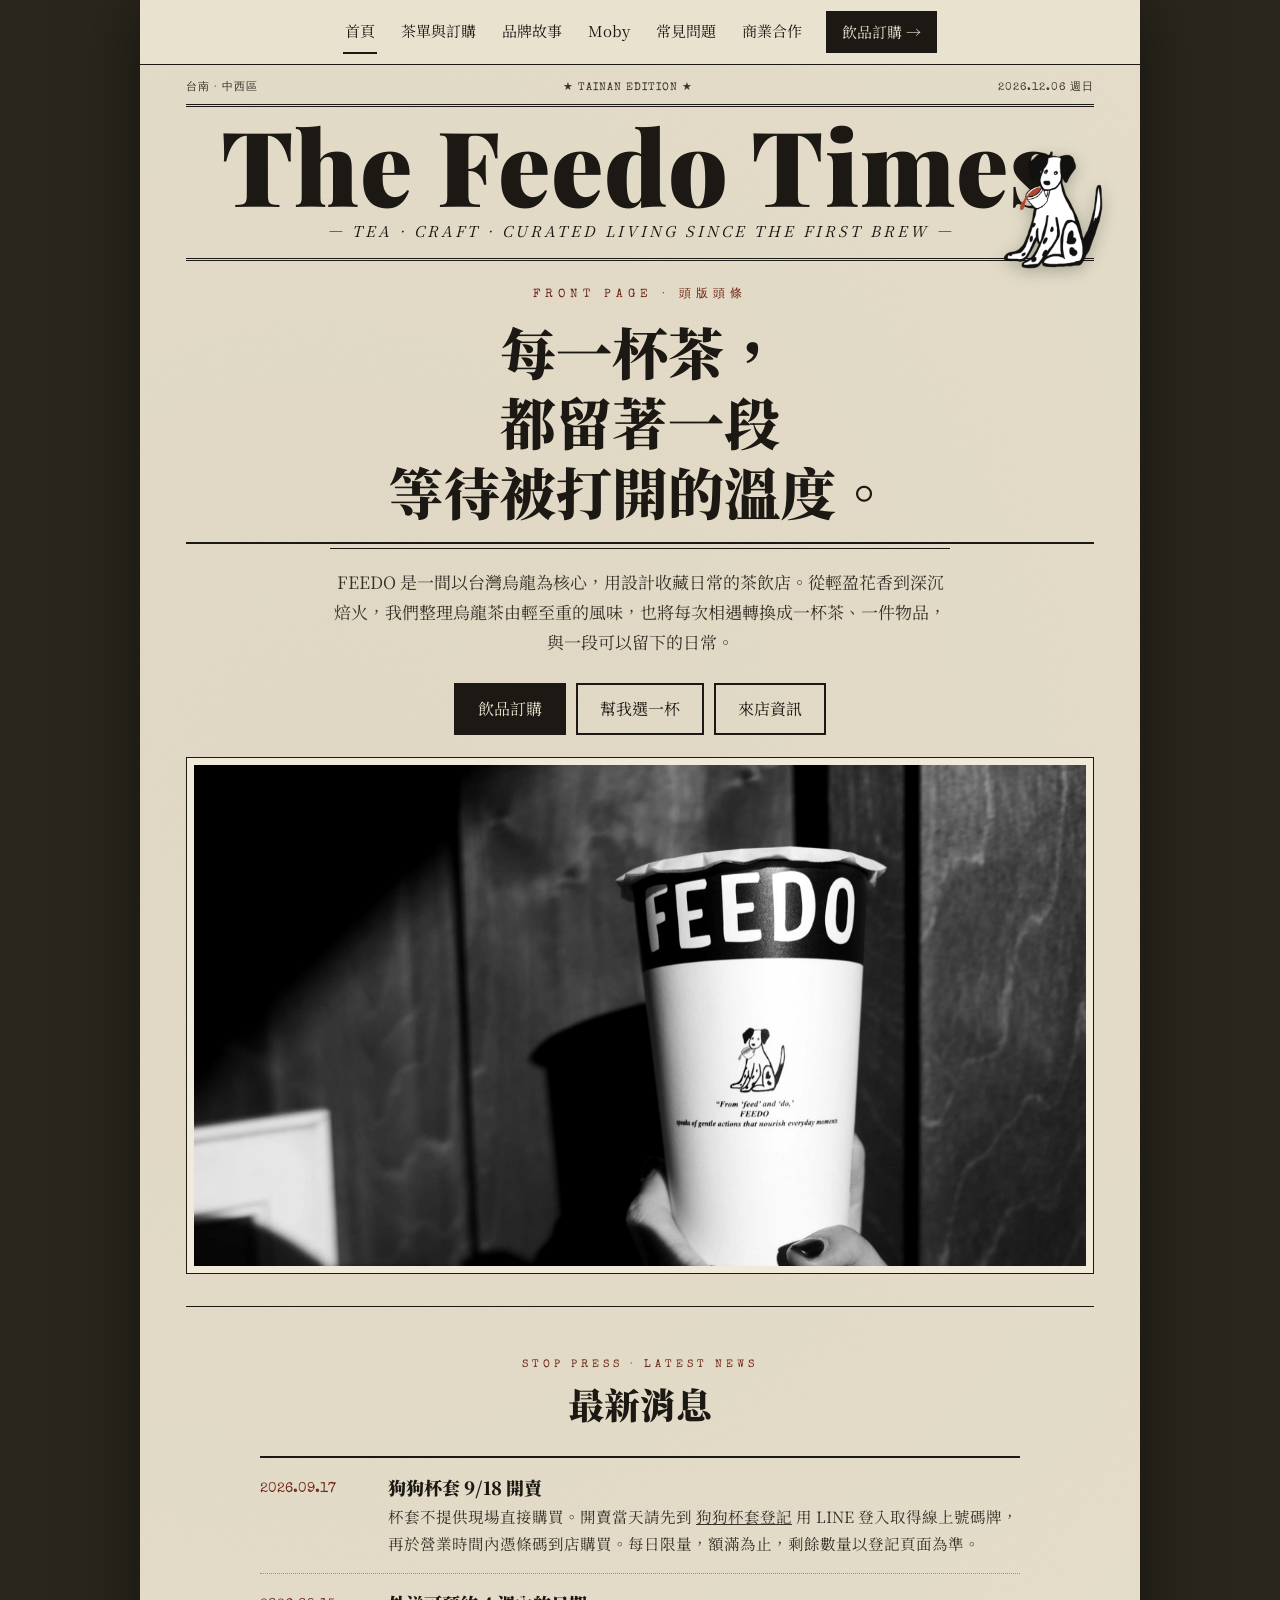
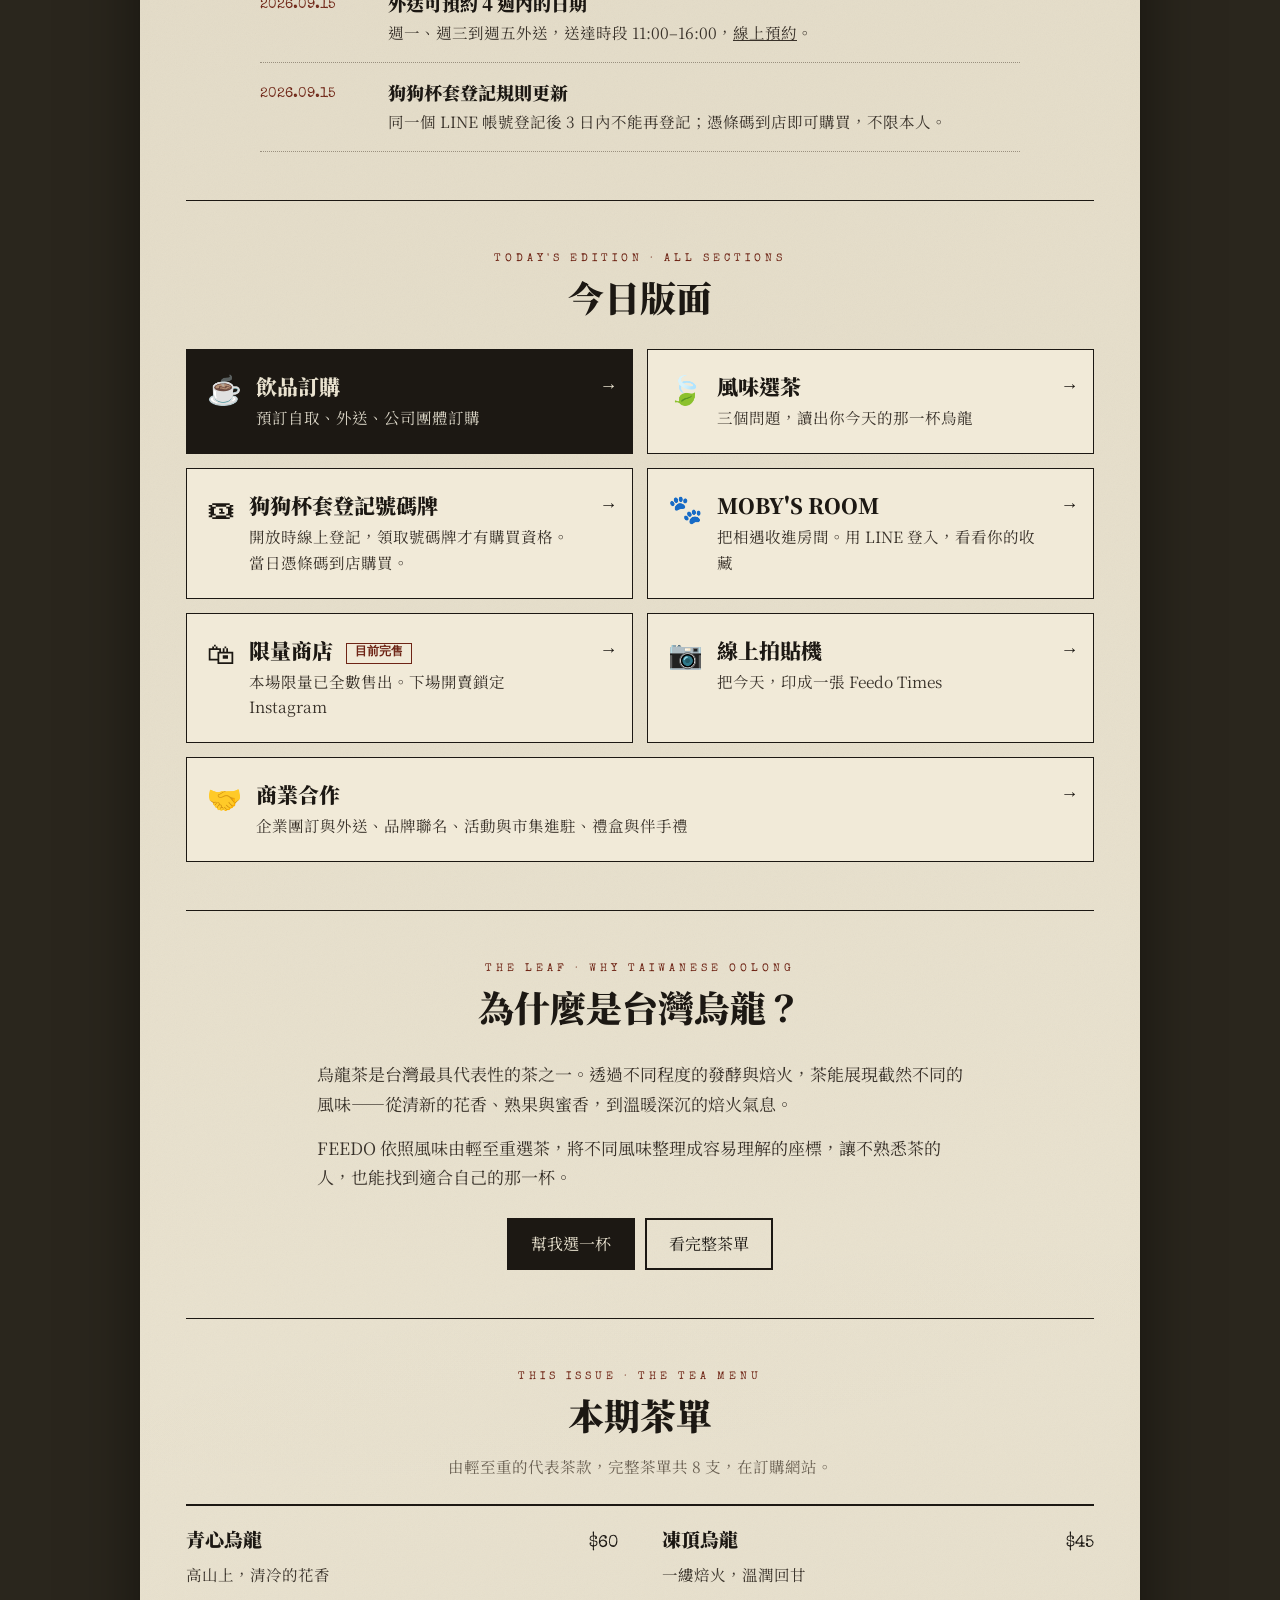
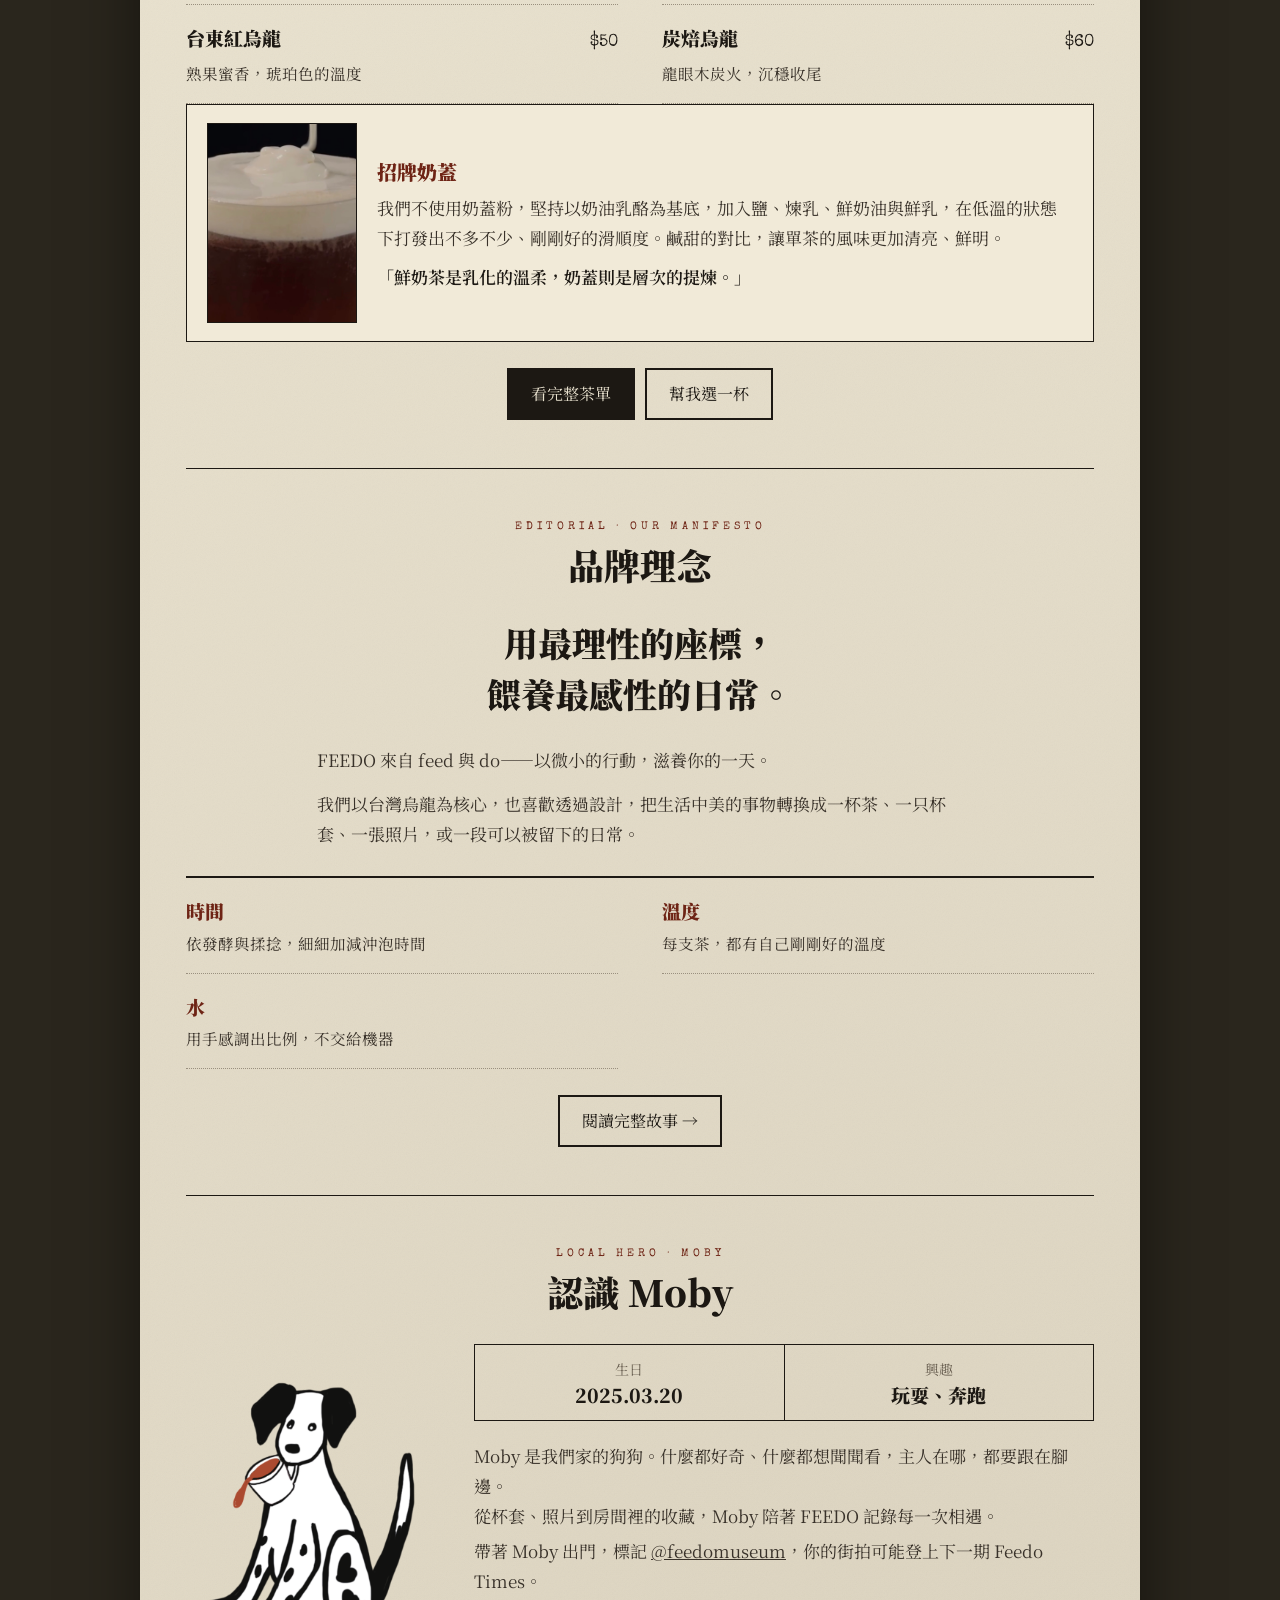
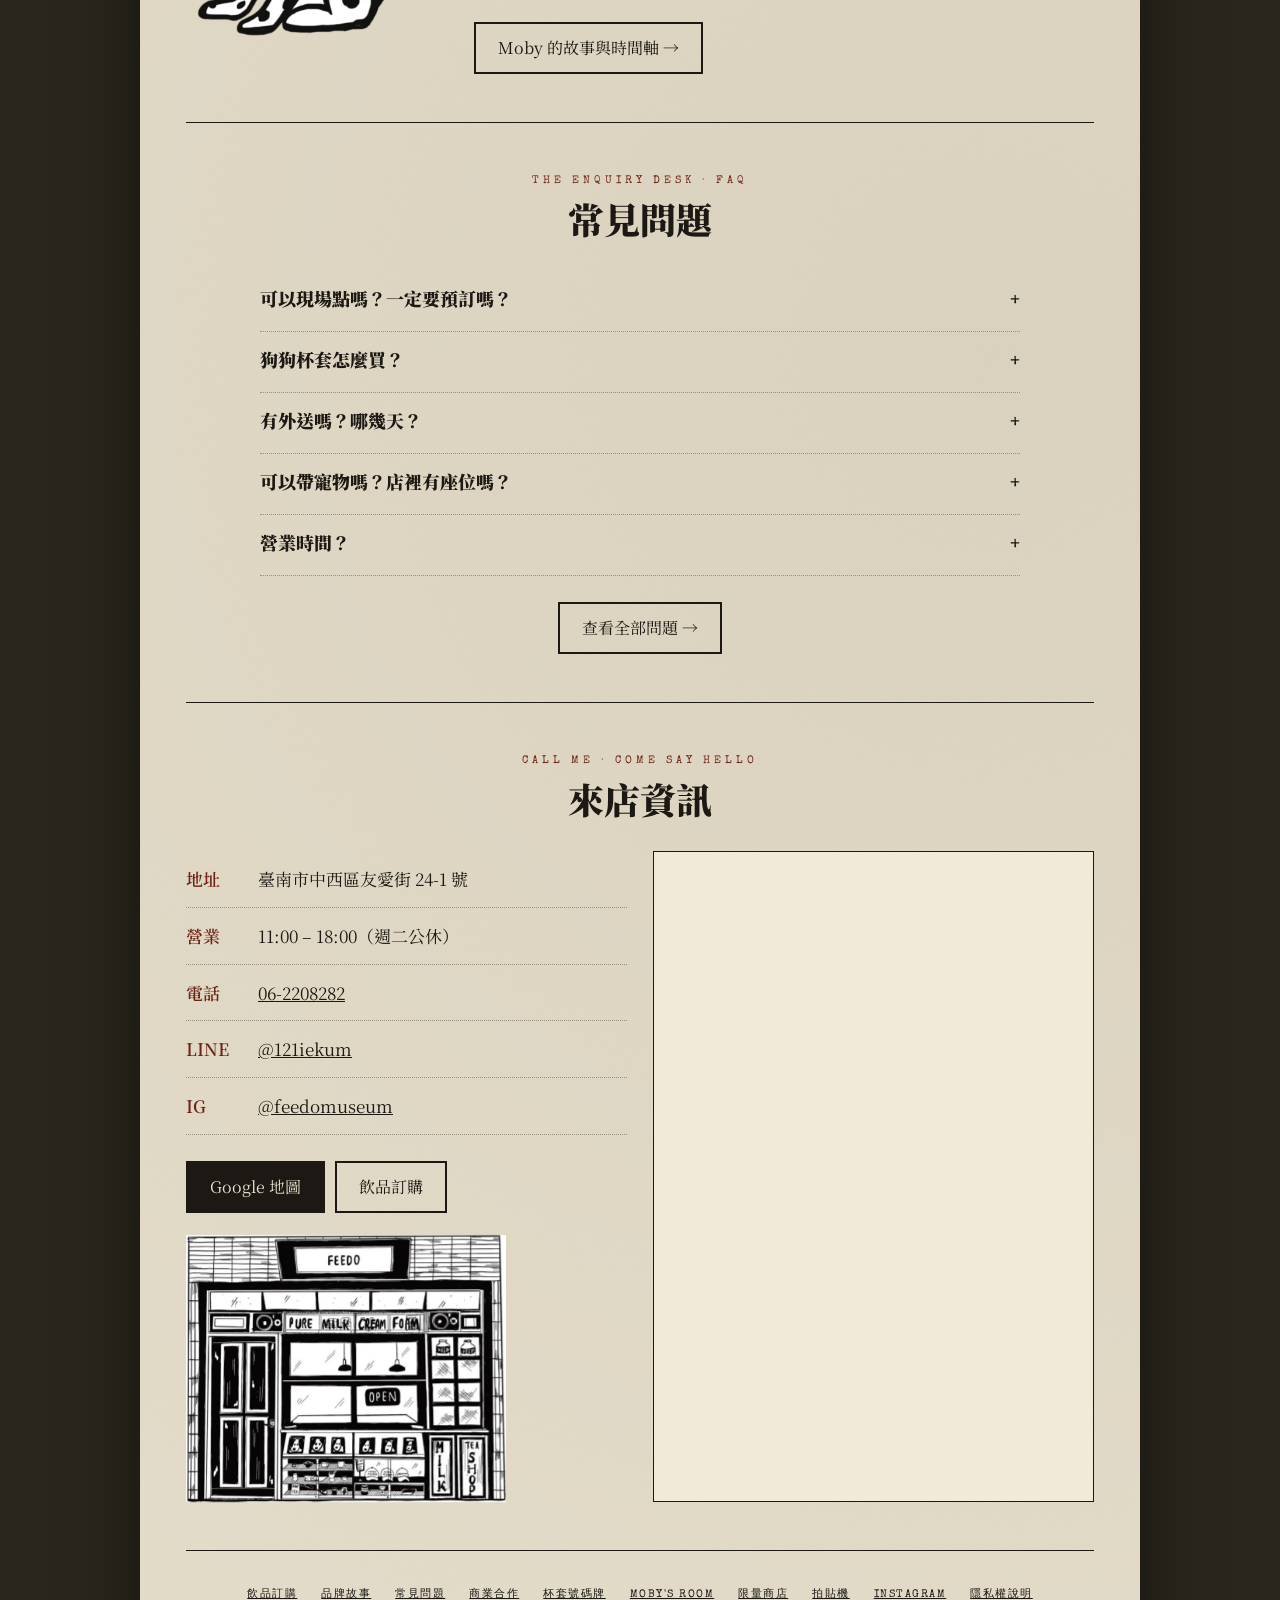
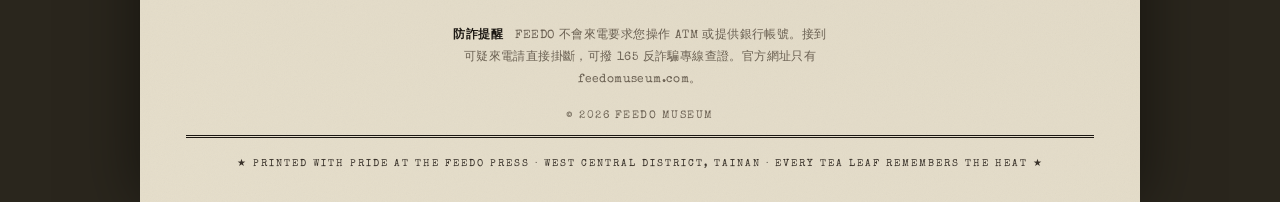
==== index.html @ a1091ad5 "報尾加上防詐提醒 五頁（首頁、品牌故事、常見問題、商業合作、隱私權）都出現，因為顧客 不會特地去找這種資訊，要放在他本來就會滑到的地方。  不用警告色 —— 那會讓整張報紙變得緊張。這裡要的是「看過、" ====
<!DOCTYPE html>
<html lang="zh-Hant">
<head>
<meta charset="UTF-8">
<meta name="viewport" content="width=device-width, initial-scale=1.0">
<title>FEEDO MUSEUM｜台南中西區台灣烏龍茶飲・The Feedo Times</title>
<meta name="description" content="FEEDO MUSEUM 是台南中西區以台灣烏龍為核心、用設計收藏日常的茶飲店。由輕至重的烏龍風味、飲品預訂自取與外送、狗狗杯套號碼牌、MOBY'S ROOM、限量商店與線上拍貼機。">
<link rel="canonical" href="https://feedomuseum.com/">
<meta property="og:type" content="website">
<meta property="og:site_name" content="FEEDO MUSEUM">
<meta property="og:locale" content="zh_TW">
<meta property="og:title" content="FEEDO MUSEUM｜The Feedo Times">
<meta property="og:description" content="以台灣烏龍為核心，用設計收藏日常。飲品訂購、風味選茶、狗狗杯套號碼牌、MOBY'S ROOM、限量商店、拍貼機。">
<meta property="og:url" content="https://feedomuseum.com/">
<meta property="og:image" content="https://feedomuseum.com/images/og.jpg">
<meta property="og:image:width" content="1200">
<meta property="og:image:height" content="630">
<meta name="twitter:card" content="summary_large_image">
<meta name="theme-color" content="#2a261d">
<link rel="icon" type="image/png" href="images/feedo-dog.png">
<link rel="apple-touch-icon" href="images/feedo-dog.png">
<link rel="preconnect" href="https://fonts.googleapis.com">
<link rel="preconnect" href="https://fonts.gstatic.com" crossorigin>
<link href="https://fonts.googleapis.com/css2?family=Playfair+Display:ital,wght@0,400;0,700;0,900;1,400;1,700;1,900&family=Old+Standard+TT:ital,wght@0,400;0,700;1,400&family=Special+Elite&family=Noto+Serif+TC:wght@300;400;600;900&display=swap" rel="stylesheet">
<script type="application/ld+json">
{
  "@context": "https://schema.org",
  "@type": "CafeOrCoffeeShop",
  "name": "FEEDO MUSEUM",
  "url": "https://feedomuseum.com/",
  "image": "https://feedomuseum.com/images/og.jpg",
  "telephone": "+886-6-220-8282",
  "servesCuisine": "台灣烏龍茶飲",
  "hasMenu": "https://order.feedomuseum.com/",
  "address": {
    "@type": "PostalAddress",
    "streetAddress": "友愛街24-1號",
    "addressLocality": "中西區",
    "addressRegion": "臺南市",
    "addressCountry": "TW"
  },
  "openingHoursSpecification": [{
    "@type": "OpeningHoursSpecification",
    "dayOfWeek": ["Monday", "Wednesday", "Thursday", "Friday", "Saturday", "Sunday"],
    "opens": "11:00",
    "closes": "18:00"
  }],
  "sameAs": ["https://www.instagram.com/feedomuseum"]
}
</script>
<link rel="stylesheet" href="feedo.css?v=20260920">
</head>
<body>
<a class="skip" href="#main">跳到主要內容</a>

<div class="gazette">

<nav class="nav" aria-label="主選單">
      <a href="/" aria-current="page">首頁</a>
      <a href="https://order.feedomuseum.com/">茶單與訂購</a>
      <a href="story.html">品牌故事</a>
      <a href="#moby">Moby</a>
      <a href="faq.html">常見問題</a>
      <a href="cooperation.html">商業合作</a>
      <a class="nav-cta" href="https://order.feedomuseum.com/">飲品訂購 &rarr;</a>
    </nav>

<header class="top">
  <div class="wrap">
    <div class="meta-row"><span>台南 · 中西區</span><span>&#9733; Tainan Edition &#9733;</span><span id="today"></span></div>
    <div class="mast-wrap">
      <h1 class="mast">The Feedo Times</h1>
      <div class="mast-sub">&mdash; Tea &middot; Craft &middot; Curated Living Since The First Brew &mdash;</div>
      <div class="mast-dog" aria-hidden="true"><img src="images/feedo-dog.png" alt="" width="600" height="699"></div>
    </div>
  </div>
</header>

<main id="main" class="wrap">

  <!-- 頭版 -->
  <section class="lead" aria-labelledby="lead-title">
    <div class="kicker">Front Page &middot; 頭版頭條</div>
    <div>
      <h2 id="lead-title"><span class="nb">每一杯茶，</span><br><span class="nb">都留著一段</span><br><span class="nb">等待被打開的溫度。</span></h2>
      <p class="deck">FEEDO 是一間以台灣烏龍為核心，用設計收藏日常的茶飲店。從輕盈花香到深沉焙火，我們整理烏龍茶由輕至重的風味，也將每次相遇轉換成一杯茶、一件物品，與一段可以留下的日常。</p>
      <div class="btns">
        <a class="btn pri" href="https://order.feedomuseum.com/">飲品訂購</a>
        <a class="btn" href="https://order.feedomuseum.com/story.html#finder">幫我選一杯</a>
        <a class="btn" href="#visit">來店資訊</a>
      </div>
    </div>
    <figure class="lead-fig">
      <img src="images/cup-hand.jpg" alt="手拿一杯 FEEDO 茶飲，午後的光照在杯身上" width="1200" height="800">
    </figure>
  </section>

  <!-- 最新消息：新的放最上面，保留最近 3～5 則 -->
  <section id="news" class="sec" aria-labelledby="news-title">
    <span class="sec-kicker">Stop Press · Latest News</span>
    <h2 id="news-title" class="sec-title">最新消息</h2>
    <ul class="news">
      <li>
        <time datetime="2026-09-17">2026.09.17</time>
        <div><h3>狗狗杯套 9/18 開賣</h3><p>杯套不提供現場直接購買。開賣當天請先到 <a href="https://claim.feedomuseum.com/">狗狗杯套登記</a> 用 LINE 登入取得線上號碼牌，再於營業時間內憑條碼到店購買。每日限量，額滿為止，剩餘數量以登記頁面為準。</p></div>
      </li>
      <li>
        <time datetime="2026-09-15">2026.09.15</time>
        <div><h3>外送可預約 4 週內的日期</h3><p>週一、週三到週五外送，送達時段 11:00–16:00，<a href="https://order.feedomuseum.com/">線上預約</a>。</p></div>
      </li>
      <li>
        <time datetime="2026-09-15">2026.09.15</time>
        <div><h3>狗狗杯套登記規則更新</h3><p>同一個 LINE 帳號登記後 3 日內不能再登記；憑條碼到店即可購買，不限本人。</p></div>
      </li>
    </ul>
  </section>

  <!-- 今日版面：各子網站入口 -->
  <section id="editions" class="sec" aria-labelledby="editions-title">
    <span class="sec-kicker">Today's Edition · All Sections</span>
    <h2 id="editions-title" class="sec-title">今日版面</h2>
    <div class="editions">
      <a class="ed ed-main" href="https://order.feedomuseum.com/">
        <span class="ed-ic" aria-hidden="true">☕</span>
        <div><h3>飲品訂購</h3><p>預訂自取、外送、公司團體訂購</p></div>
      </a>
      <a class="ed" href="https://order.feedomuseum.com/story.html#finder">
        <span class="ed-ic" aria-hidden="true">🍃</span>
        <div><h3>風味選茶</h3><p>三個問題，讀出你今天的那一杯烏龍</p></div>
      </a>
      <a class="ed" href="https://claim.feedomuseum.com/">
        <span class="ed-ic" aria-hidden="true">🎟</span>
        <div><h3>狗狗杯套登記號碼牌</h3><p>開放時線上登記，領取號碼牌才有購買資格。當日憑條碼到店購買。</p></div>
      </a>
      <a class="ed" href="https://pet.feedomuseum.com/">
        <span class="ed-ic" aria-hidden="true">🐾</span>
        <div><h3>MOBY'S ROOM</h3><p>把相遇收進房間。用 LINE 登入，看看你的收藏</p></div>
      </a>
      <a class="ed" href="https://shop.feedomuseum.com/">
        <span class="ed-ic" aria-hidden="true">🛍</span>
        <div><h3>限量商店 <span class="ed-flag">目前完售</span></h3><p>本場限量已全數售出。下場開賣鎖定 Instagram</p></div>
      </a>
      <a class="ed" href="https://photobooth.feedomuseum.com/">
        <span class="ed-ic" aria-hidden="true">📷</span>
        <div><h3>線上拍貼機</h3><p>把今天，印成一張 Feedo Times</p></div>
      </a>
      <a class="ed ed-wide" href="cooperation.html">
        <span class="ed-ic" aria-hidden="true">🤝</span>
        <div><h3>商業合作</h3><p>企業團訂與外送、品牌聯名、活動與市集進駐、禮盒與伴手禮</p></div>
      </a>
    </div>
  </section>

  <!-- 為什麼是台灣烏龍 -->
  <section id="oolong" class="sec" aria-labelledby="oolong-title">
    <span class="sec-kicker">The Leaf · Why Taiwanese Oolong</span>
    <h2 id="oolong-title" class="sec-title">為什麼是台灣烏龍？</h2>
    <div class="column">
      <p>烏龍茶是台灣最具代表性的茶之一。透過不同程度的發酵與焙火，茶能展現截然不同的風味——從清新的花香、熟果與蜜香，到溫暖深沉的焙火氣息。</p>
      <p>FEEDO 依照風味由輕至重選茶，將不同風味整理成容易理解的座標，讓不熟悉茶的人，也能找到適合自己的那一杯。</p>
    </div>
    <div class="btns center">
      <a class="btn pri" href="https://order.feedomuseum.com/story.html#finder">幫我選一杯</a>
      <a class="btn" href="https://order.feedomuseum.com/">看完整茶單</a>
    </div>
  </section>

  <!-- 茶單精選 -->
  <section id="teas" class="sec" aria-labelledby="teas-title">
    <span class="sec-kicker">This Issue · The Tea Menu</span>
    <h2 id="teas-title" class="sec-title">本期茶單</h2>
    <p class="sec-deck">由輕至重的代表茶款，完整茶單共 8 支，在訂購網站。</p>
    <div class="teas">
      <article class="tea"><h3>青心烏龍</h3><span class="price">$60</span><p>高山上，清冷的花香</p></article>
      <article class="tea"><h3>凍頂烏龍</h3><span class="price">$45</span><p>一縷焙火，溫潤回甘</p></article>
      <article class="tea"><h3>台東紅烏龍</h3><span class="price">$50</span><p>熟果蜜香，琥珀色的溫度</p></article>
      <article class="tea"><h3>炭焙烏龍</h3><span class="price">$60</span><p>龍眼木炭火，沉穩收尾</p></article>
    </div>
    <div class="feature has-img">
      <img class="feature-img" src="images/foam-pour.jpg" alt="奶蓋緩緩倒在茶上，分出奶蓋與茶的層次" width="728" height="900" loading="lazy">
      <div>
        <h3>招牌奶蓋</h3>
        <p>我們不使用奶蓋粉，堅持以奶油乳酪為基底，加入鹽、煉乳、鮮奶油與鮮乳，在低溫的狀態下打發出不多不少、剛剛好的滑順度。鹹甜的對比，讓單茶的風味更加清亮、鮮明。</p>
        <p class="feature-quote">「鮮奶茶是乳化的溫柔，奶蓋則是層次的提煉。」</p>
      </div>
    </div>
    <div class="btns center">
      <a class="btn pri" href="https://order.feedomuseum.com/">看完整茶單</a>
      <a class="btn" href="https://order.feedomuseum.com/story.html#finder">幫我選一杯</a>
    </div>
  </section>

  <!-- 品牌理念 -->
  <section id="about" class="sec" aria-labelledby="about-title">
    <span class="sec-kicker">Editorial · Our Manifesto</span>
    <h2 id="about-title" class="sec-title">品牌理念</h2>
    <blockquote class="motto">用最理性的座標，<br>餵養最感性的日常。</blockquote>
    <div class="column">
      <p>FEEDO 來自 feed 與 do——以微小的行動，滋養你的一天。</p>
      <p>我們以台灣烏龍為核心，也喜歡透過設計，把生活中美的事物轉換成一杯茶、一只杯套、一張照片，或一段可以被留下的日常。</p>
    </div>
    <div class="philo">
      <article class="tea"><h3>時間</h3><p>依發酵與揉捻，細細加減沖泡時間</p></article>
      <article class="tea"><h3>溫度</h3><p>每支茶，都有自己剛剛好的溫度</p></article>
      <article class="tea"><h3>水</h3><p>用手感調出比例，不交給機器</p></article>
    </div>
    <div class="btns center">
      <a class="btn" href="story.html">閱讀完整故事 &rarr;</a>
    </div>
  </section>

  <!-- Moby -->
  <section id="moby" class="sec" aria-labelledby="moby-title">
    <span class="sec-kicker">Local Hero · Moby</span>
    <h2 id="moby-title" class="sec-title">認識 Moby</h2>
    <div class="moby">
      <img class="moby-img" src="images/feedo-dog.png" alt="FEEDO 斑點狗 Moby 插畫" width="600" height="699" loading="lazy">
      <div>
        <dl class="profile">
          <div><dt>生日</dt><dd>2025.03.20</dd></div>
          
          <div><dt>興趣</dt><dd>玩耍、奔跑</dd></div>
        </dl>
        <p>Moby 是我們家的狗狗。什麼都好奇、什麼都想聞聞看，主人在哪，都要跟在腳邊。<br>從杯套、照片到房間裡的收藏，Moby 陪著 FEEDO 記錄每一次相遇。</p>
        <p class="moby-tag">帶著 Moby 出門，標記 <a href="https://www.instagram.com/feedomuseum">@feedomuseum</a>，你的街拍可能登上下一期 Feedo Times。</p>
        <div class="btns">
          <a class="btn" href="story.html#moby">Moby 的故事與時間軸 &rarr;</a>
        </div>
      </div>
    </div>
  </section>

  <!-- 常見問題：首頁只放最常見的，完整版在 faq.html（規則要和 claim／order 網站同步） -->
  <section id="faq" class="sec" aria-labelledby="faq-title">
    <span class="sec-kicker">The Enquiry Desk · FAQ</span>
    <h2 id="faq-title" class="sec-title">常見問題</h2>
    <div class="faq">
      <div class="faq-group">
        <details>
          <summary>可以現場點嗎？一定要預訂嗎？</summary>
          <div class="ans"><p>可以直接到門市現場點。<a href="https://order.feedomuseum.com/">線上預訂</a>適合想先訂好、到店直接取茶的人。</p></div>
        </details>
        <details>
          <summary>狗狗杯套怎麼買？</summary>
          <div class="ans"><p>杯套不提供現場直接購買。請先到 <a href="https://claim.feedomuseum.com/">狗狗杯套登記</a> 用 LINE 登入取得線上號碼牌，再於登記當日營業時間內憑條碼到店購買。每日限量，額滿為止，剩餘數量以登記頁面為準。</p></div>
        </details>
        <details>
          <summary>有外送嗎？哪幾天？</summary>
          <div class="ans"><p>有。週一、週三到週五外送，送達時段 11:00–16:00，線上可預約 4 週內的日期。</p></div>
        </details>
        <details>
          <summary>可以帶寵物嗎？店裡有座位嗎？</summary>
          <div class="ans"><p>歡迎帶寵物來。店內沒有座位，以外帶為主。</p></div>
        </details>
        <details>
          <summary>營業時間？</summary>
          <div class="ans"><p>11:00–18:00，每週二公休。臨時異動以 Instagram 公告為準。</p></div>
        </details>
      </div>
    </div>
    <div class="btns center">
      <a class="btn" href="faq.html">查看全部問題 &rarr;</a>
    </div>
  </section>

  <!-- 來店資訊 -->
  <section id="visit" class="sec" aria-labelledby="visit-title">
    <span class="sec-kicker">Call Me · Come Say Hello</span>
    <h2 id="visit-title" class="sec-title">來店資訊</h2>
    <div class="visit">
      <div>
        <div class="vrow"><span class="vk">地址</span><span>臺南市中西區友愛街 24-1 號</span></div>
        <div class="vrow"><span class="vk">營業</span><span>11:00 – 18:00（週二公休）</span></div>
        <div class="vrow"><span class="vk">電話</span><span><a href="tel:+88662208282">06-2208282</a></span></div>
        <div class="vrow"><span class="vk">LINE</span><span><a href="https://line.me/R/ti/p/@121iekum">@121iekum</a></span></div>
        <div class="vrow"><span class="vk">IG</span><span><a href="https://www.instagram.com/feedomuseum">@feedomuseum</a></span></div>
        <div class="btns">
          <a class="btn pri" href="https://www.google.com/maps/search/?api=1&amp;query=臺南市中西區友愛街24-1號">Google 地圖</a>
          <a class="btn" href="https://order.feedomuseum.com/">飲品訂購</a>
        </div>
        <figure class="visit-fig">
          <img src="images/shop-drawing.jpg?v=20260919" alt="FEEDO 店面手繪插畫" width="823" height="688" loading="lazy">
        </figure>
      </div>
      <div class="map">
        <iframe title="FEEDO MUSEUM 位置地圖" src="https://www.google.com/maps?q=臺南市中西區友愛街24-1號&amp;output=embed" loading="lazy" referrerpolicy="no-referrer-when-downgrade"></iframe>
      </div>
    </div>
  </section>

</main>

<footer class="foot wrap">
  <nav class="foot-links" aria-label="FEEDO 網站">
    <a href="https://order.feedomuseum.com/">飲品訂購</a>
    <a href="story.html">品牌故事</a>
    <a href="faq.html">常見問題</a>
    <a href="cooperation.html">商業合作</a>
    <a href="https://claim.feedomuseum.com/">杯套號碼牌</a>
    <a href="https://pet.feedomuseum.com/">MOBY'S ROOM</a>
    <a href="https://shop.feedomuseum.com/">限量商店</a>
    <a href="https://photobooth.feedomuseum.com/">拍貼機</a>
    <a href="https://www.instagram.com/feedomuseum">Instagram</a>
    <a href="privacy.html">隱私權說明</a>
  </nav>
  <p class="foot-warn"><b>防詐提醒</b>　FEEDO 不會來電要求您操作 ATM 或提供銀行帳號。接到可疑來電請直接掛斷，可撥 165 反詐騙專線查證。官方網址只有 feedomuseum.com。</p>
  <p>&copy; <span id="yr">2026</span> FEEDO MUSEUM</p>
</footer>

<div class="colophon">&#9733; Printed With Pride At The Feedo Press &middot; West Central District, Tainan &middot; Every Tea Leaf Remembers The Heat &#9733;</div>
</div><!-- /.gazette -->

<script src="feedo.js?v=20260919"></script>
</body>
</html>
---- feedo.css ----
/* FEEDO MUSEUM 官網共用樣式（index / faq / story 共用，改這裡三頁一起變）
   視覺跟訂購站 order.feedomuseum.com 的 style.css 同一套：深色底上的一張報紙。 */
  :root{
    --paper:#e9e2cf; --paper-2:#f1ead8; --ink:#1c1813; --ink-2:#39322a; --mute:#6b6153; --stamp:#6e2415; --rule:#1c1813;
    --desk:#2a261d;
    --display:'Playfair Display',Didot,'Times New Roman',serif;
    --data:'Special Elite','Courier New',monospace;
    --body:'Noto Serif TC','Old Standard TT','Songti TC',serif;
  }
  *{box-sizing:border-box;margin:0;padding:0;}
  html{scroll-behavior:smooth;}
  body{background:var(--desk);color:var(--ink);font-family:var(--body);font-size:17px;line-height:1.75;-webkit-font-smoothing:antialiased;}
  img{max-width:100%;height:auto;display:block;}
  a{color:inherit;}
  .skip{position:absolute;left:-999px;top:8px;background:var(--ink);color:var(--paper);padding:8px 12px;z-index:200;}
  .skip:focus{left:8px;}

  /* ===== 報紙容器：深色桌面上的一張紙 =====
     噪點直接疊在 .gazette 自己的 background 裡。原本是一層 mix-blend-mode:multiply
     的 ::before，在很長的頁面上快速捲動時會整片重繪失敗變成深色。 */
  .gazette{max-width:1000px;margin:0 auto;background-color:var(--paper);
    background-image:url("data:image/svg+xml,%3Csvg xmlns='http://www.w3.org/2000/svg' width='160' height='160'%3E%3Cfilter id='n'%3E%3CfeTurbulence type='fractalNoise' baseFrequency='0.9' numOctaves='3' stitchTiles='stitch'/%3E%3CfeColorMatrix type='saturate' values='0'/%3E%3C/filter%3E%3Crect width='100%25' height='100%25' filter='url(%23n)' opacity='0.05'/%3E%3C/svg%3E"),
      radial-gradient(circle at 18% 12%,rgba(120,100,60,.08),transparent 40%),
      radial-gradient(circle at 85% 78%,rgba(90,70,40,.10),transparent 45%);
    box-shadow:0 0 60px rgba(0,0,0,.5);position:relative;}
  .gazette > *{position:relative;z-index:2;}
  .wrap{padding-inline:46px;}
  @media(max-width:680px){.wrap{padding-inline:22px;}}

  /* ===== 報頭 ===== */
  .top{padding-top:0;}
  .meta-row{display:flex;justify-content:space-between;align-items:center;gap:12px;
    font-family:var(--data);font-size:10.5px;letter-spacing:1px;text-transform:uppercase;
    color:var(--ink-2);padding:14px 0 6px;}
  .mast-wrap{text-align:center;border-top:3px double var(--rule);border-bottom:3px double var(--rule);padding:10px 0 14px;position:relative;}
  .mast{font-family:var(--display);font-weight:900;font-size:clamp(44px,9vw,104px);line-height:.9;letter-spacing:1px;text-align:center;}
  .mast-sub{font-family:var(--body);font-style:italic;font-size:clamp(11px,2vw,15px);letter-spacing:3px;text-transform:uppercase;margin-top:8px;}
  /* 報頭右下角的斑點狗，跟訂購站同一隻 */
  .mast-dog{position:absolute;right:-1%;bottom:-10px;width:clamp(64px,9vw,100px);z-index:5;
    animation:dogIn 1s cubic-bezier(.2,1.1,.3,1) both,dogBob 4s ease-in-out 1s infinite;}
  .mast-dog img{width:100%;display:block;filter:drop-shadow(0 4px 8px rgba(0,0,0,.25));}
  @keyframes dogIn{0%{opacity:0;transform:scale(.4) translateY(20px) rotate(-8deg);}100%{opacity:1;transform:none;}}
  @keyframes dogBob{0%,100%{transform:translateY(0) rotate(0);}50%{transform:translateY(-7px) rotate(2deg);}}
  @media(prefers-reduced-motion:reduce){.mast-dog{animation:none;}}
  @media(max-width:680px){
    .mast-dog{width:58px;right:0;bottom:-2px;}
    .mast{padding-right:54px;}
    .mast-sub{padding-right:62px;letter-spacing:1.5px;font-size:10.5px;}
    .meta-row{font-size:9px;letter-spacing:.4px;}
  }

  /* ===== 選單：中文、看得清楚，兩站同一套（其餘維持報紙視覺） ===== */
  /* 不吸頂：維持原本的行為（.gazette > * 的 position:relative 本來就會蓋掉 sticky） */
  .nav{background:var(--paper);color:var(--ink);
    display:flex;justify-content:center;align-items:center;flex-wrap:wrap;gap:4px 22px;
    border-bottom:1px solid var(--rule);padding:10px 46px;}
  .nav a{color:var(--ink);text-decoration:none;font-family:var(--body);font-size:15px;
    padding:8px 2px;border-bottom:2px solid transparent;transition:.15s;}
  .nav a:hover{border-color:var(--ink);}
  .nav a[aria-current="page"]{border-color:var(--ink);}
  .nav .nav-cta{background:var(--ink);color:var(--paper);padding:8px 16px;border:none;}
  .nav .nav-cta:hover{background:var(--stamp);}
  .nav .nav-cta[aria-current="page"]{border-color:transparent;}

  /* ===== 共用 ===== */
  .sec{padding:48px 0;border-bottom:1px solid var(--rule);}
  /* 區塊標題：紅色英文小標＋大標，跟訂購站的 sec-banner 同一套 */
  .sec-kicker{display:block;font-family:var(--data);font-size:11px;letter-spacing:4px;
    text-transform:uppercase;color:var(--stamp);text-align:center;margin-bottom:6px;}
  .sec-title{font-weight:900;font-size:clamp(26px,4.4vw,36px);line-height:1.3;text-align:center;margin-bottom:28px;}
  .btn{display:inline-flex;align-items:center;min-height:48px;font-size:16px;text-decoration:none;padding:10px 22px;border:2px solid var(--ink);transition:.15s;}
  .btn:hover{background:var(--ink);color:var(--paper);}
  .btn.pri{background:var(--ink);color:var(--paper);}
  .btn.pri:hover{background:var(--stamp);border-color:var(--stamp);}
  .btns{display:flex;flex-wrap:wrap;gap:10px;margin-top:26px;}
  .btns.center{justify-content:center;}
  .photo{filter:grayscale(1) contrast(1.05);}

  /* ===== 頭版：跟訂購站的頭版頭條同一套（置中大標＋雙線＋整幅照片） ===== */
  .lead{padding:24px 0 32px;border-bottom:1px solid var(--rule);}
  .lead .kicker{text-align:center;font-family:var(--data);font-size:12px;letter-spacing:5px;
    text-transform:uppercase;color:var(--stamp);margin-bottom:10px;}
  .lead h2{text-align:center;font-weight:900;font-size:clamp(28px,7vw,56px);line-height:1.25;}
  .lead h2::after{content:"";display:block;border-top:2px solid var(--rule);margin:16px 0 4px;}
  .lead h2+.deck::before{content:"";display:block;border-top:1px solid var(--rule);margin:0 0 18px;}
  .nb{white-space:nowrap;}
  .deck{text-align:center;margin:0 auto;font-size:17px;color:var(--ink-2);max-width:620px;}
  .lead .btns{justify-content:center;}
  .lead-fig{border:1px solid var(--rule);background:var(--paper-2);padding:7px;margin-top:22px;}
  .lead-fig img{width:100%;aspect-ratio:16/9;object-fit:cover;object-position:center 60%;filter:grayscale(1) contrast(1.08);}
  @media(max-width:560px){.lead-fig img{aspect-ratio:4/3;}}

  /* ===== 最新消息 ===== */
  .news{list-style:none;max-width:760px;margin:0 auto;border-top:2px solid var(--ink);}
  .news li{display:grid;grid-template-columns:110px 1fr;gap:4px 18px;padding:16px 0;border-bottom:1px dotted #9a907f;}
  @media(max-width:560px){.news li{grid-template-columns:1fr;}}
  .news time{font-family:var(--data);font-size:14px;color:var(--stamp);padding-top:3px;}
  .news h3{font-size:18px;font-weight:900;line-height:1.5;}
  .news p{font-size:15.5px;color:var(--ink-2);margin-top:2px;}

  /* ===== 今日版面 ===== */
  .editions{display:grid;gap:14px;}
  @media(min-width:640px){.editions{grid-template-columns:1fr 1fr;}}
  .ed{position:relative;display:flex;align-items:flex-start;gap:14px;padding:22px 48px 22px 20px;border:1.5px solid var(--ink);background:var(--paper-2);text-decoration:none;transition:transform .15s,box-shadow .15s;}
  .ed:hover{transform:translate(-3px,-3px);box-shadow:5px 5px 0 var(--ink);}
  .ed:focus-visible{outline:3px solid var(--stamp);outline-offset:3px;}
  .ed-ic{font-size:28px;line-height:1.2;flex:0 0 auto;}
  .ed h3{font-weight:900;font-size:21px;line-height:1.4;}
  .ed p{font-size:15.5px;line-height:1.65;color:var(--ink-2);margin-top:4px;}
  .ed::after{content:"→";position:absolute;right:18px;top:22px;font-family:var(--data);font-size:18px;}
  .ed-main{background:var(--ink);color:var(--paper);}
  .ed-main p{color:#D9D4C5;}
  .ed-main:hover{box-shadow:5px 5px 0 var(--stamp);}

  /* ===== 茶單 ===== */
  .teas{display:grid;gap:0 44px;border-top:2px solid var(--ink);}
  @media(min-width:720px){.teas{grid-template-columns:1fr 1fr;}}
  .tea{display:grid;grid-template-columns:1fr auto;align-items:baseline;gap:2px 12px;padding:16px 0;border-bottom:1px dotted #9a907f;}
  .tea h3{font-size:19px;font-weight:900;}
  .tea .price{font-family:var(--data);font-size:17px;}
  .tea p{grid-column:1/-1;font-size:15.5px;color:var(--ink-2);}

  /* ===== 關於 ===== */
  /* 時間／溫度／水：跟「本期茶單」同一套節奏，避免品牌理念自成一格 */
  .philo{display:grid;gap:0 44px;border-top:2px solid var(--ink);margin-top:28px;}
  @media(min-width:720px){.philo{grid-template-columns:1fr 1fr;}}
  .philo .tea h3{color:var(--stamp);}

  .motto{font-weight:900;font-size:clamp(24px,4.4vw,34px);line-height:1.5;text-align:center;margin:0 auto 26px;}
  .feature{border:1.5px solid var(--ink);background:var(--paper-2);padding:18px 20px;margin-bottom:22px;}
  .feature h3{font-size:20px;font-weight:900;color:var(--stamp);}
  .feature p{color:var(--ink-2);margin-top:4px;}
  .feature .feature-quote{margin-top:10px;font-weight:600;color:var(--ink);}
  .feature.has-img{display:grid;gap:14px 20px;align-items:center;}
  @media(min-width:560px){.feature.has-img{grid-template-columns:150px 1fr;}}
  .feature-img{width:100%;max-width:150px;aspect-ratio:3/4;object-fit:cover;border:1px solid var(--ink);}

  /* ===== Moby ===== */
  .moby{display:grid;gap:28px;align-items:center;}
  @media(min-width:760px){.moby{grid-template-columns:240px 1fr;gap:48px;}}
  .moby-img{max-width:220px;width:100%;justify-self:center;}
  /* 用 flex，欄數跟著實際項目走，不會留空格 */
  .profile{display:flex;border-top:1px solid var(--ink);border-left:1px solid var(--ink);margin-bottom:20px;}
  .profile div{flex:1 1 0;min-width:0;}
  .profile div{border-right:1px solid var(--ink);border-bottom:1px solid var(--ink);padding:12px 10px;text-align:center;}
  .profile dt{font-size:14px;color:var(--mute);}
  .profile dd{font-weight:900;font-size:19px;line-height:1.4;}
  @media(max-width:480px){.profile div{padding:10px 6px;}.profile dd{font-size:16px;white-space:nowrap;}}
  .moby p{color:var(--ink-2);}
  .timeline{list-style:none;margin:16px 0;border-left:2px solid var(--ink);padding-left:16px;}
  .timeline li{position:relative;padding:6px 0;}
  .timeline li::before{content:"";position:absolute;left:-22px;top:15px;width:10px;height:10px;background:var(--stamp);border-radius:50%;}
  .timeline time{display:block;font-family:var(--data);font-size:14px;color:var(--stamp);}
  .timeline span{color:var(--ink-2);}
  .moby-tag{margin-top:6px;}
  .timeline li.soon span{color:var(--ink);font-weight:900;}
  .timeline li.soon::before{background:var(--paper);border:2px solid var(--stamp);}
  .tl-img{width:120px;margin-top:8px;border:1px solid var(--ink);}

  /* ===== 常見問題 ===== */
  .faq{max-width:760px;margin:0 auto;}
  .faq-group+.faq-group{margin-top:36px;}
  .faq-group h3{font-family:var(--data);font-size:14px;font-weight:700;letter-spacing:.08em;color:var(--stamp);border-bottom:2px solid var(--ink);padding-bottom:6px;}
  .faq details{border-bottom:1px dotted #9a907f;}
  .faq summary{list-style:none;cursor:pointer;display:flex;justify-content:space-between;align-items:baseline;gap:16px;padding:14px 0;font-weight:900;font-size:18px;line-height:1.5;}
  .faq summary::-webkit-details-marker{display:none;}
  .faq summary::after{content:"+";font-family:var(--data);font-weight:400;font-size:20px;flex:0 0 auto;}
  .faq details[open] summary::after{content:"−";}
  .faq summary:focus-visible{outline:3px solid var(--stamp);outline-offset:2px;}
  .faq .ans{padding-bottom:16px;font-size:16px;color:var(--ink-2);}
  .faq .ans p+p{margin-top:6px;}
  .tiers-t{width:100%;border-collapse:collapse;margin:8px 0;font-size:15px;}
  .tiers-t th,.tiers-t td{text-align:left;padding:6px 8px 6px 0;border-bottom:1px dotted #9a907f;}
  .tiers-t th{font-weight:600;font-size:14px;color:var(--mute);}
  .tiers-t td:nth-child(2){font-family:var(--data);white-space:nowrap;}

  /* ===== 分頁共用（faq / 其他內頁） ===== */
  .mast-link{display:block;text-decoration:none;}
  .sr-only{position:absolute;width:1px;height:1px;padding:0;margin:-1px;overflow:hidden;clip:rect(0 0 0 0);white-space:nowrap;border:0;}
  .page-head{padding-bottom:0;border-bottom:none;}
  .page-deck{max-width:34em;margin:0 auto;text-align:center;color:var(--ink-2);font-size:17px;}
  .ask{max-width:520px;margin:0 auto;}
  .faq-group h2{font-family:var(--data);font-size:14px;font-weight:700;letter-spacing:.08em;color:var(--stamp);border-bottom:2px solid var(--ink);padding-bottom:6px;}

  /* ===== 專欄短文（為什麼是台灣烏龍） ===== */
  .column{max-width:38em;margin:0 auto;color:var(--ink-2);font-size:17px;}
  .column p+p{margin-top:14px;}
  .sec-deck{max-width:30em;margin:-14px auto 24px;text-align:center;font-size:15.5px;color:var(--mute);}

  /* ===== 版面卡片狀態標籤 ===== */
  .ed-flag{display:inline-block;margin-left:8px;padding:1px 8px;border:1px solid var(--stamp);color:var(--stamp);font-family:var(--data);font-size:12px;vertical-align:middle;}
  .ed-main .ed-flag{border-color:var(--paper);color:var(--paper);}

  /* ===== 手機版選單：三欄格線，一格一個點擊區 ===== */
  @media(max-width:600px){
    .nav{display:grid;grid-template-columns:repeat(3,1fr);gap:6px;padding:12px 22px;}
    .nav a{text-align:center;padding:11px 4px;font-size:14px;border-bottom:1px solid rgba(28,24,19,.25);}
    .nav a[aria-current="page"]{border-bottom-color:var(--ink);}
    .nav .nav-cta{grid-column:1/-1;border:none;}
    .btns .btn{flex:1 1 auto;justify-content:center;}
  }

  /* ===== 商業合作（cooperation.html） ===== */
  .coop-steps{max-width:640px;margin-inline:auto;}
  .coop-steps time{font-size:15px;font-weight:700;}
  .brief{display:grid;gap:0 44px;border-top:2px solid var(--ink);max-width:820px;margin-inline:auto;}
  @media(min-width:720px){.brief{grid-template-columns:1fr 1fr;}}
  .brief > div{padding:16px 0;border-bottom:1px dotted #9a907f;}
  .brief dt{font-size:18px;font-weight:900;}
  .brief dd{font-size:15.5px;color:var(--ink-2);margin-top:2px;}
  .coop-note{margin-top:22px;font-size:15px;color:var(--ink-2);}
  .coop-note a{border-bottom:1px solid var(--stamp);}
  /* 首頁「今日版面」最後一張橫跨兩欄的商業合作卡 */
  .ed-wide{grid-column:1/-1;}

  /* ===== 來店資訊 ===== */
  .visit{display:grid;gap:26px;}
  @media(min-width:820px){.visit{grid-template-columns:1fr 1fr;}}
  .vrow{display:grid;grid-template-columns:60px 1fr;gap:12px;padding:13px 0;border-bottom:1px dotted #9a907f;}
  .vk{font-weight:600;color:var(--stamp);}
  .vrow a{display:inline-block;padding:4px 0;margin:-4px 0;}
  .map{border:1.5px solid var(--ink);background:var(--paper-2);min-height:320px;}
  .map iframe{display:block;width:100%;height:100%;min-height:320px;border:0;filter:grayscale(.55) contrast(1.05);}
  /* 店面線稿：不要外框。圖檔本身的白邊已經裁掉，剩下的白（窗玻璃、招牌）
     用 multiply 讓它變成紙色，整張融進版面 */
  .visit-fig{margin-top:22px;max-width:320px;}
  .visit-fig img{mix-blend-mode:multiply;}

  /* ===== 報尾 ===== */
  .foot{padding-block:24px 10px;text-align:center;font-size:15px;color:var(--ink-2);}
  .foot-links{display:flex;flex-wrap:wrap;justify-content:center;gap:2px 20px;margin-bottom:10px;}
  .foot-links a{display:inline-block;color:var(--ink);padding:10px 2px;font-family:var(--data);font-size:11px;letter-spacing:1.5px;text-transform:uppercase;}
  .foot-links a:hover{color:var(--stamp);}
  .foot p{font-family:var(--data);font-size:11px;letter-spacing:1.5px;text-transform:uppercase;color:var(--mute);}
  /* 防詐提醒。跟著報尾出現在每一頁 —— 顧客不會特地去找這種資訊，
     要在他本來就會滑到的地方。不用警告色，那會讓整張報紙變得緊張；
     這裡要的是「看過、記得」，不是「嚇一跳」。
     specificity 要壓過上面那條 .foot p，否則會被吃成全大寫加寬字距。 */
  .foot p.foot-warn{font-size:11.5px;line-height:1.95;letter-spacing:.4px;
    text-transform:none;max-width:33em;margin:0 auto 14px;}
  .foot p.foot-warn b{color:var(--ink);font-weight:700;}
  .colophon{text-align:center;font-family:var(--data);font-size:10px;letter-spacing:2px;
    text-transform:uppercase;color:var(--ink-2);border-top:3px double var(--rule);
    margin:0 46px;padding:18px 0 28px;}
  @media(max-width:680px){.colophon{margin-inline:22px;letter-spacing:1px;}}
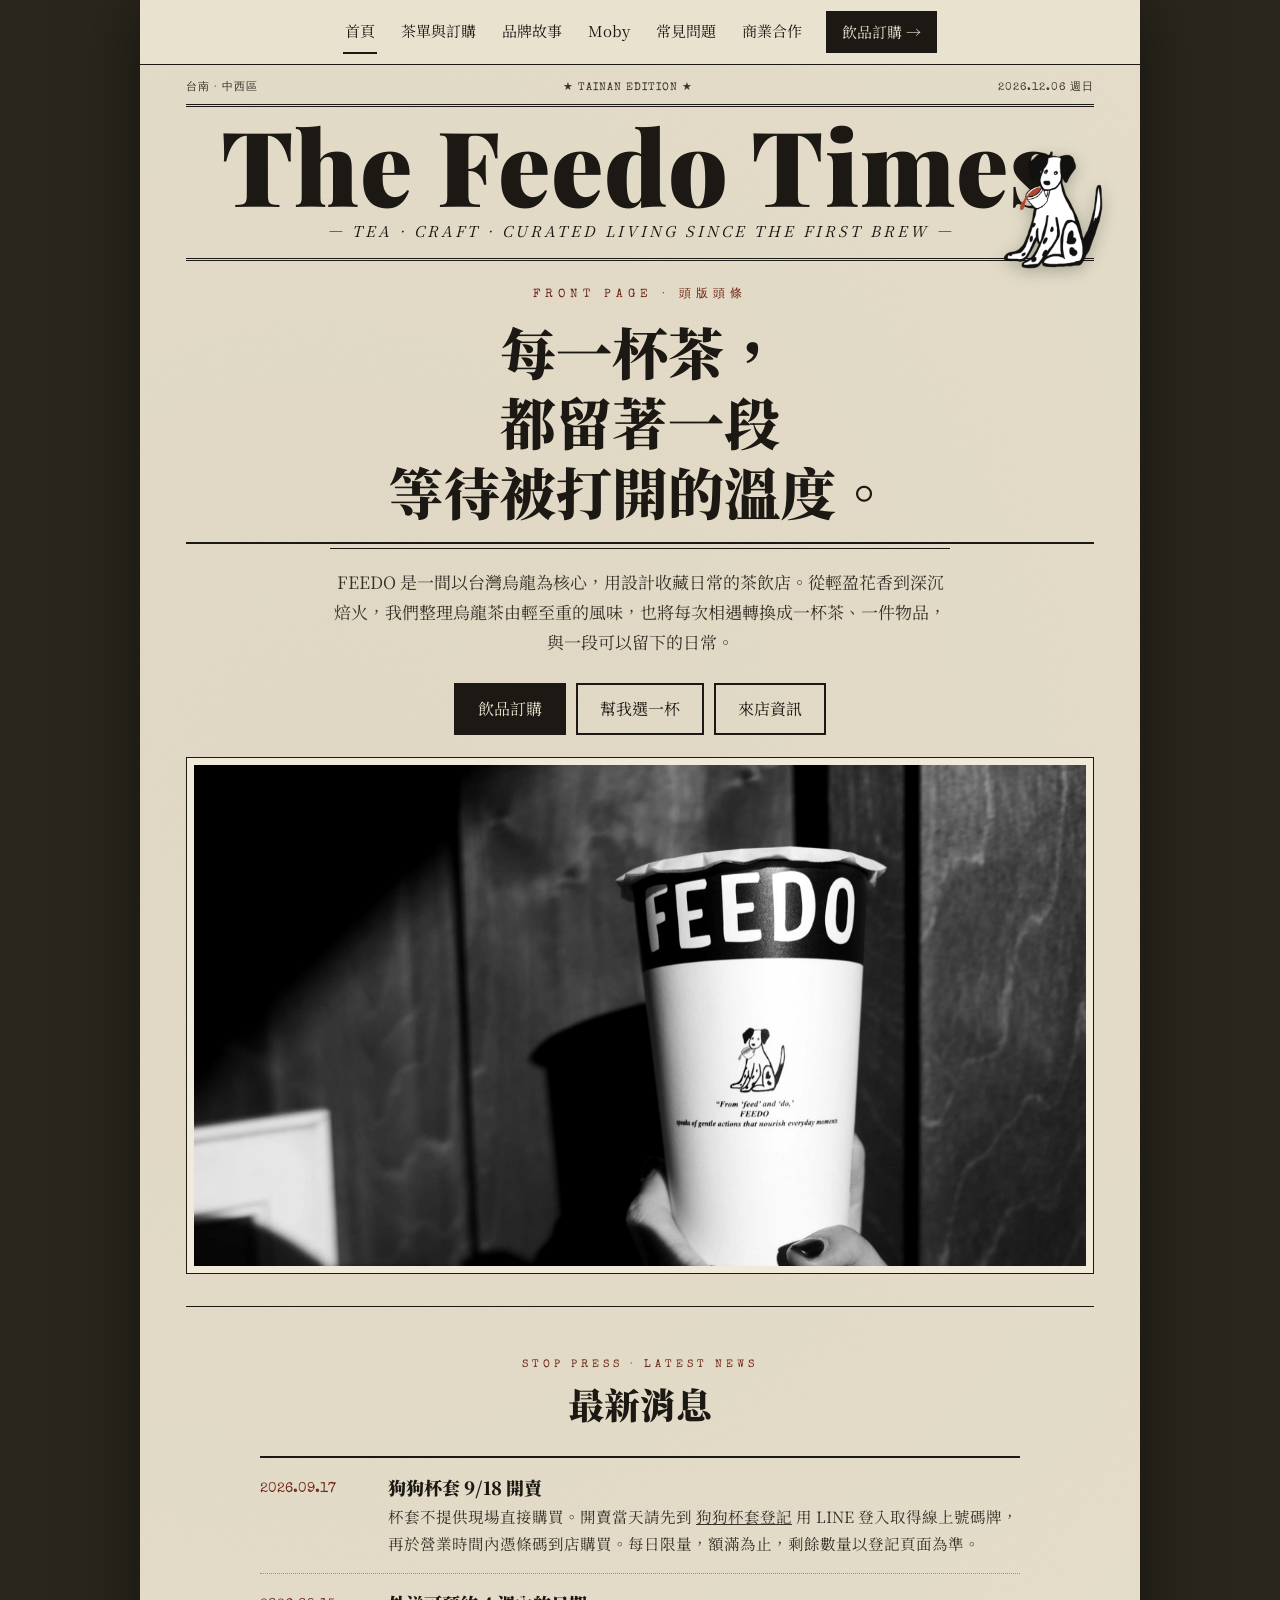
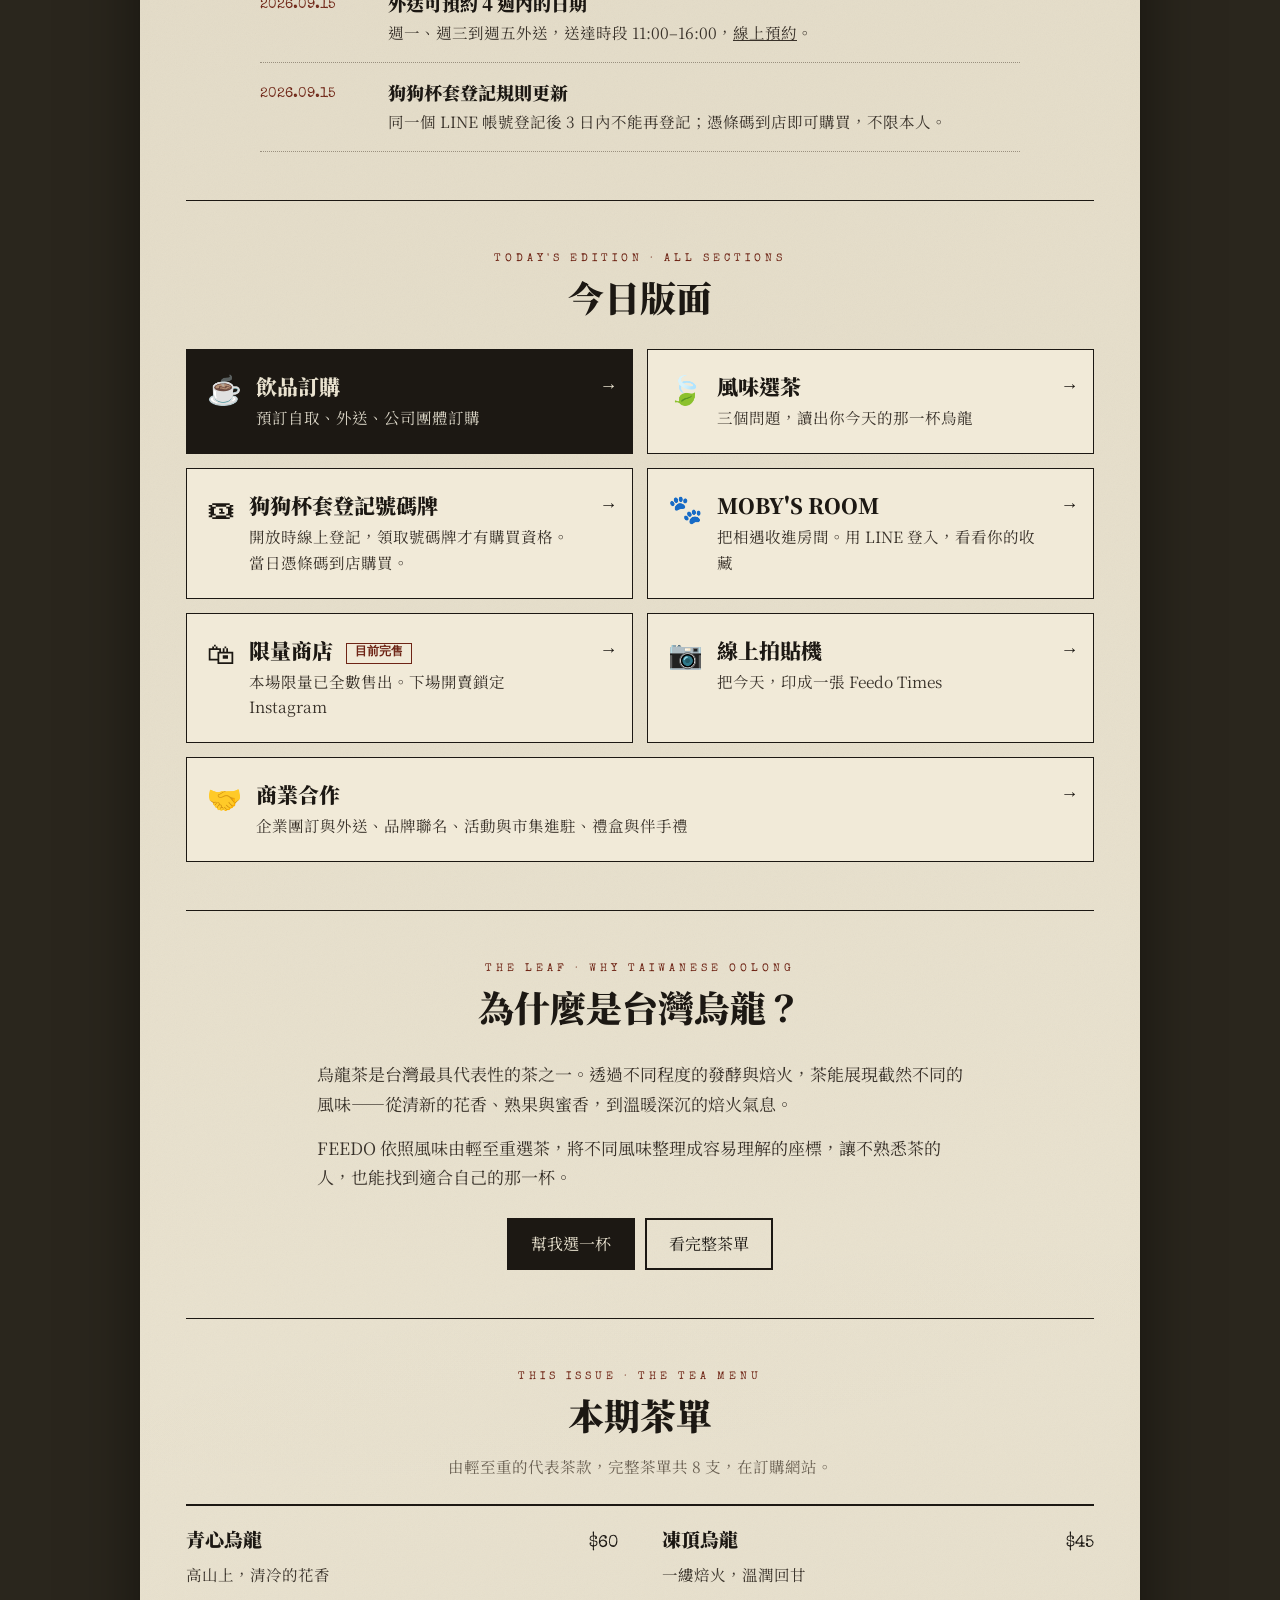
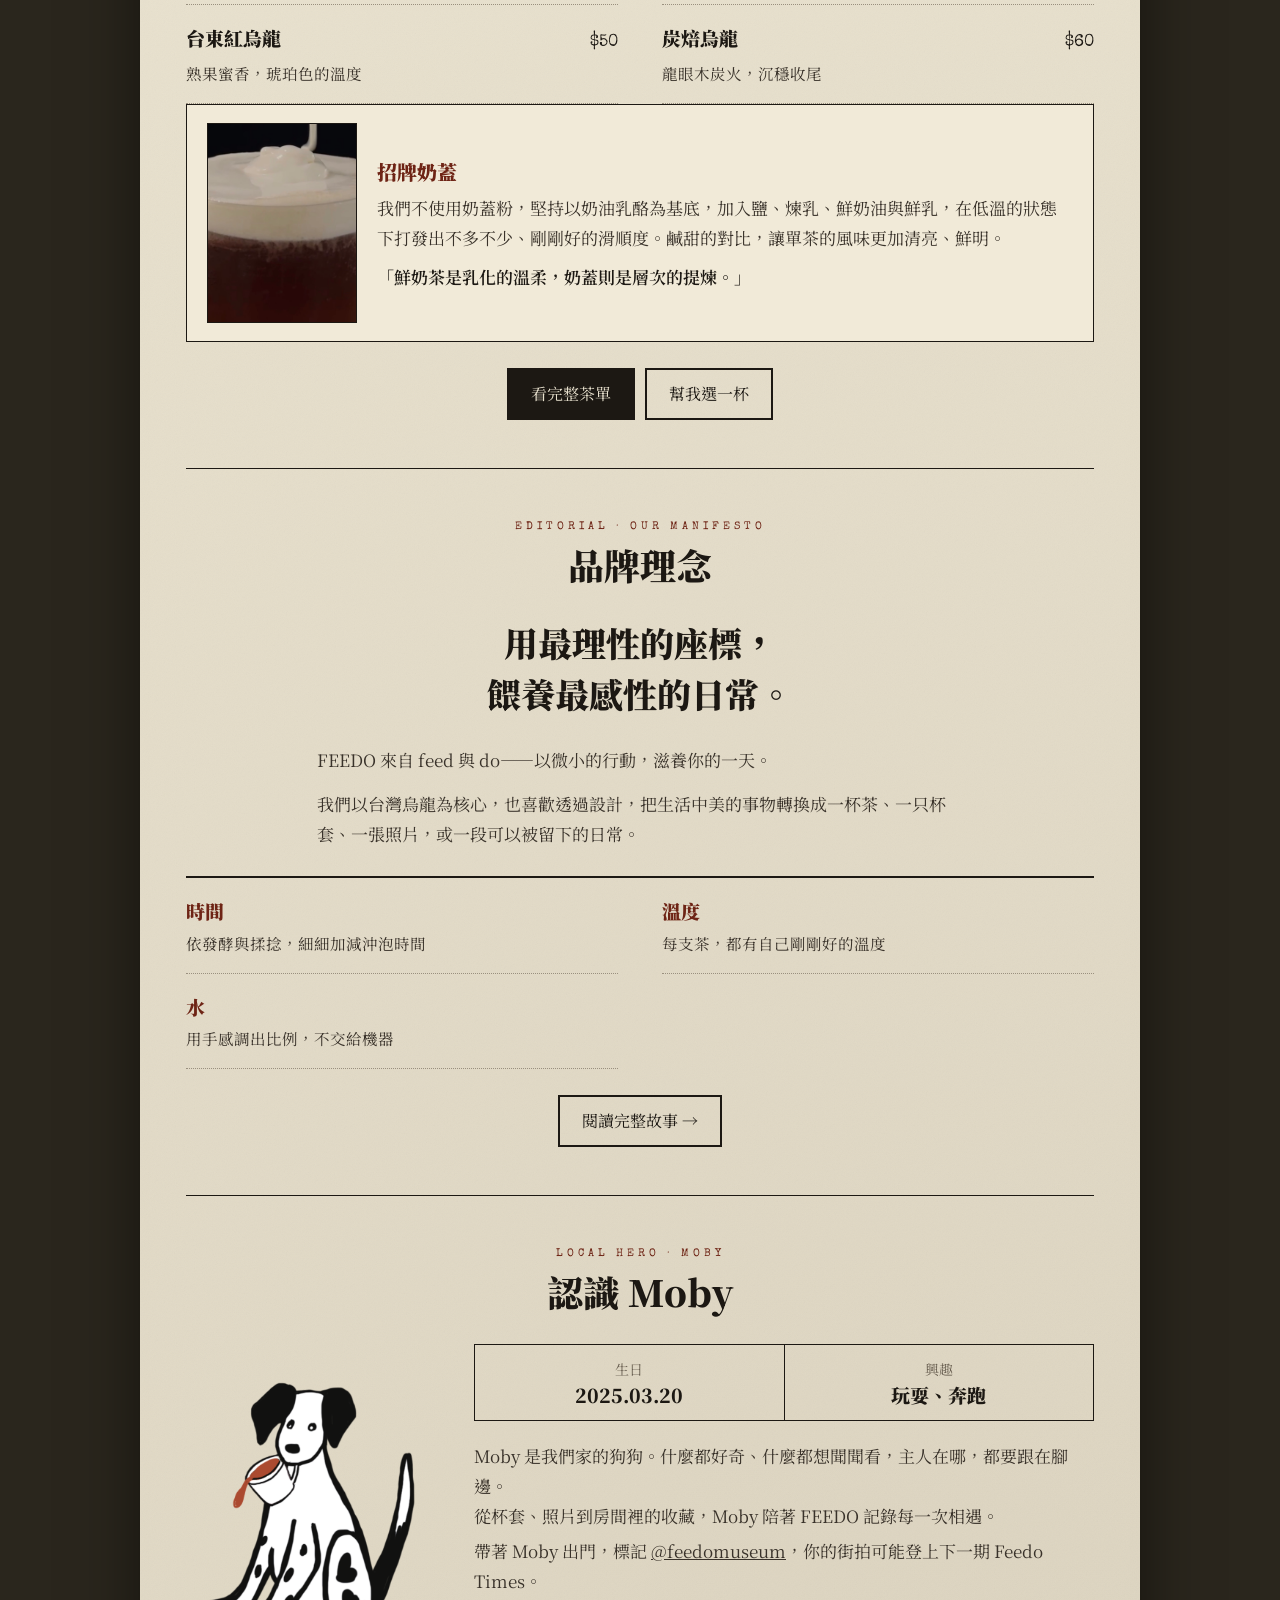
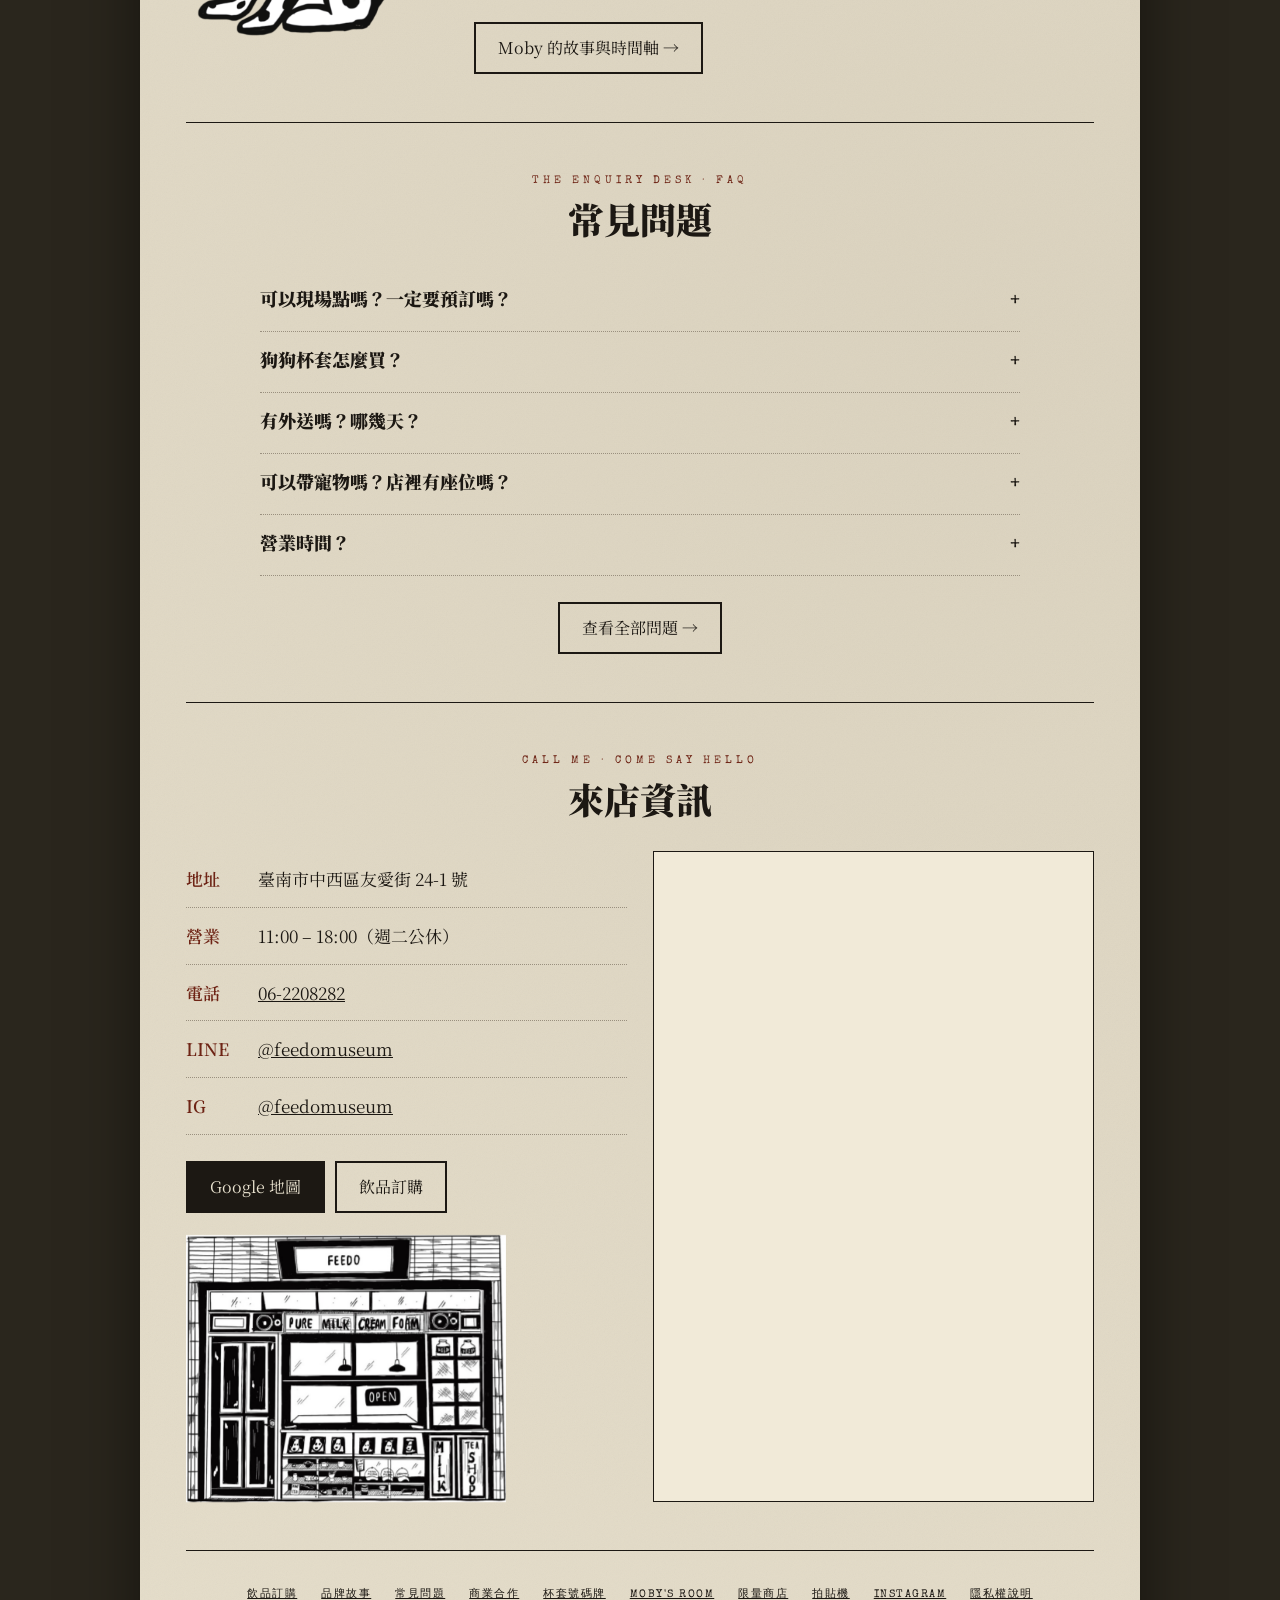
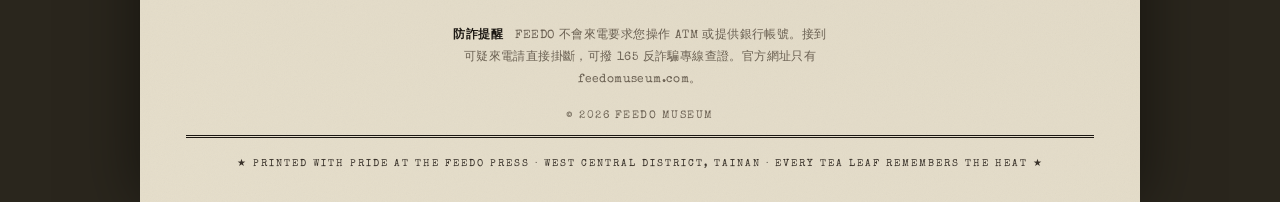
==== commit 3ce1085e: "LINE 換成專屬 ID @feedomuseum 原本是隨機的 @121iekum，四個頁面共十處（來店資訊、常見問題、 商業合作、隱私權說明），連結與顯示文字都換。  新舊 ID 都還能連（lin" ====
--- a/index.html
+++ b/index.html
@@ -272,7 +272,7 @@
         <div class="vrow"><span class="vk">地址</span><span>臺南市中西區友愛街 24-1 號</span></div>
         <div class="vrow"><span class="vk">營業</span><span>11:00 – 18:00（週二公休）</span></div>
         <div class="vrow"><span class="vk">電話</span><span><a href="tel:+88662208282">06-2208282</a></span></div>
-        <div class="vrow"><span class="vk">LINE</span><span><a href="https://line.me/R/ti/p/@121iekum">@121iekum</a></span></div>
+        <div class="vrow"><span class="vk">LINE</span><span><a href="https://line.me/R/ti/p/@feedomuseum">@feedomuseum</a></span></div>
         <div class="vrow"><span class="vk">IG</span><span><a href="https://www.instagram.com/feedomuseum">@feedomuseum</a></span></div>
         <div class="btns">
           <a class="btn pri" href="https://www.google.com/maps/search/?api=1&amp;query=臺南市中西區友愛街24-1號">Google 地圖</a>
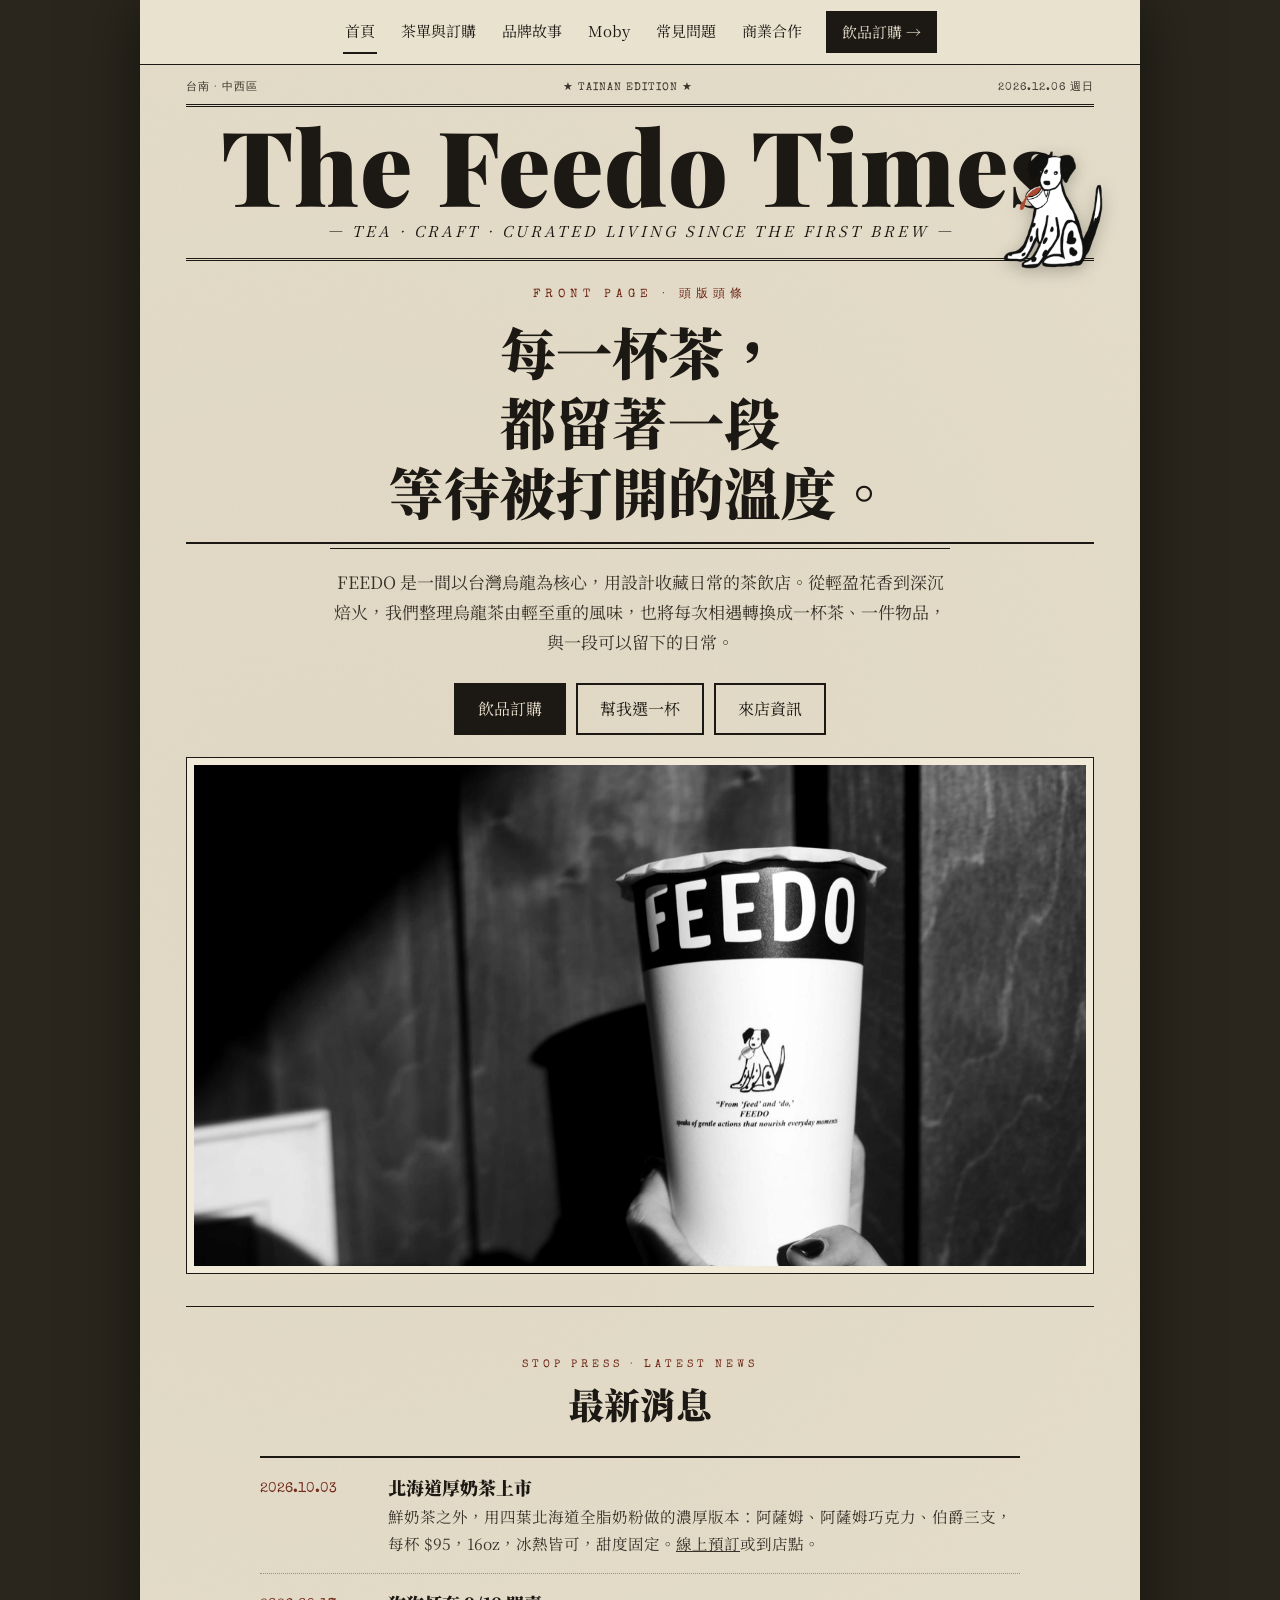
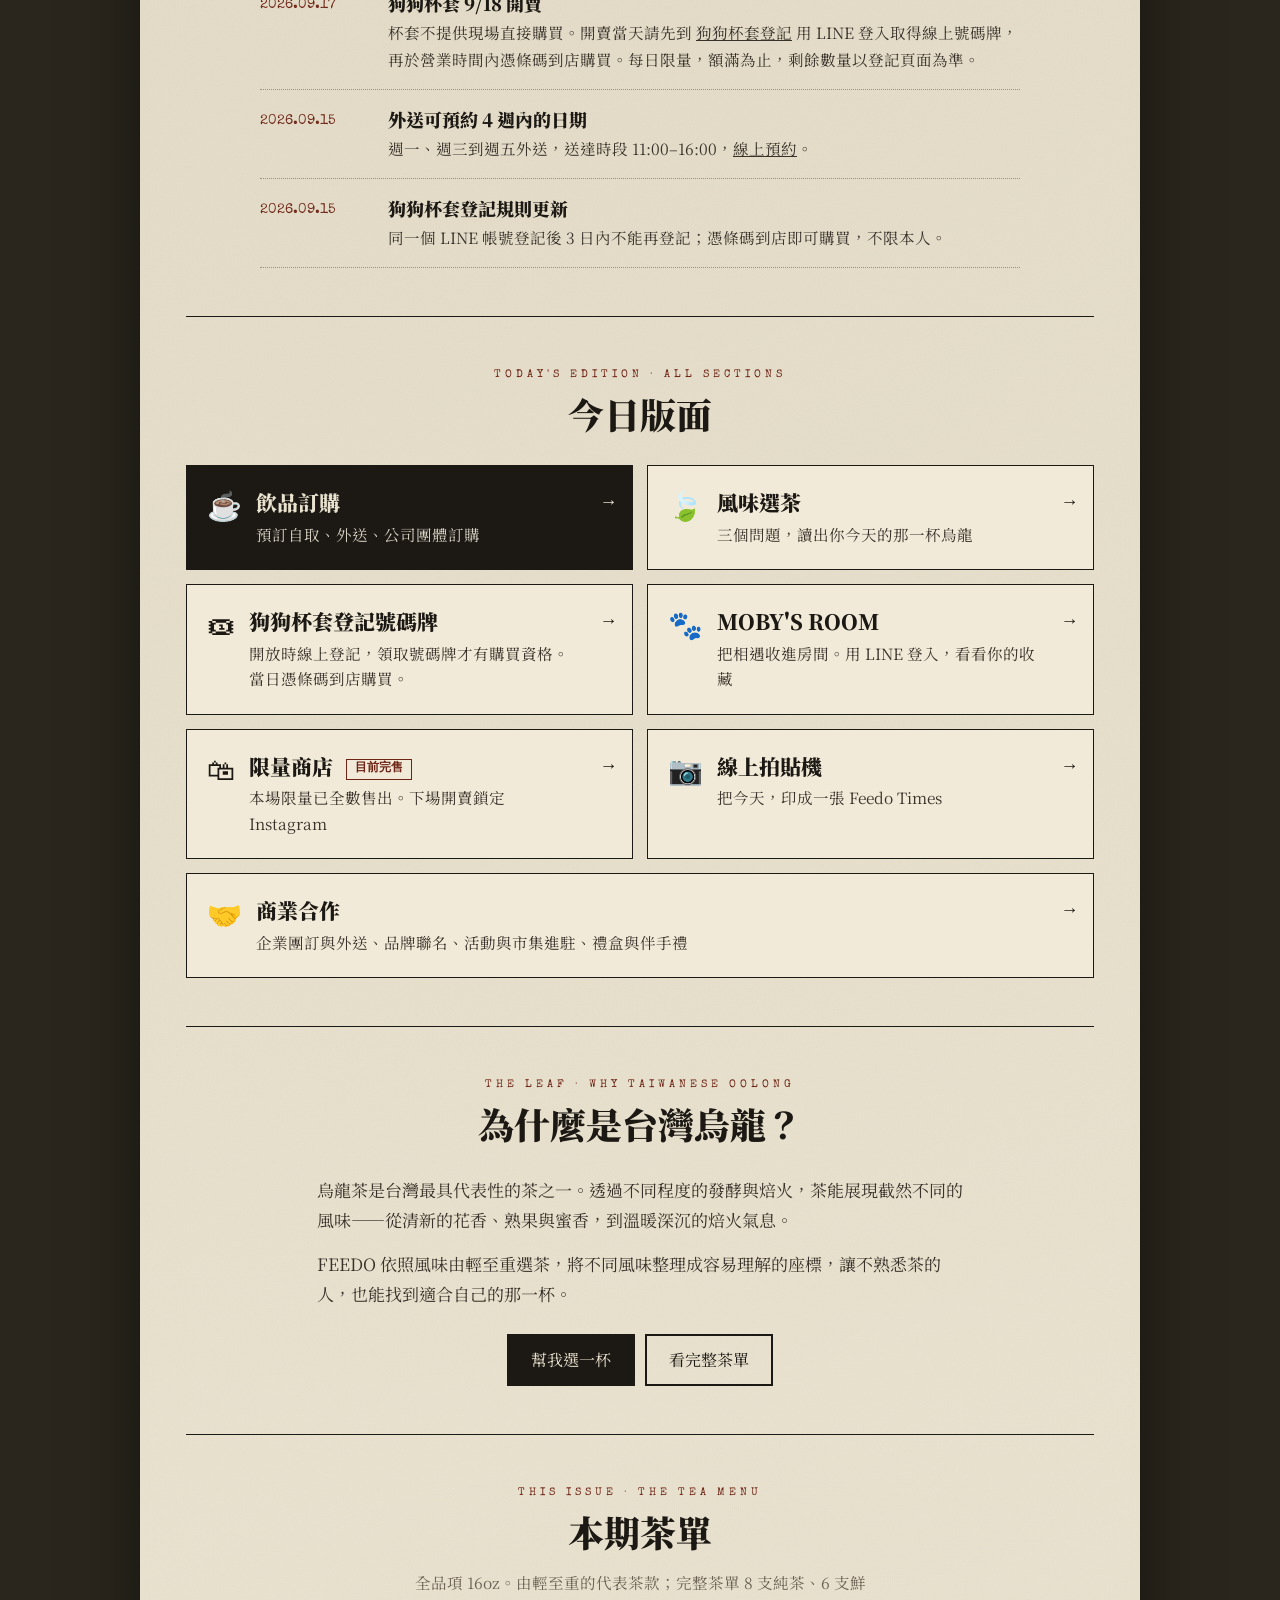
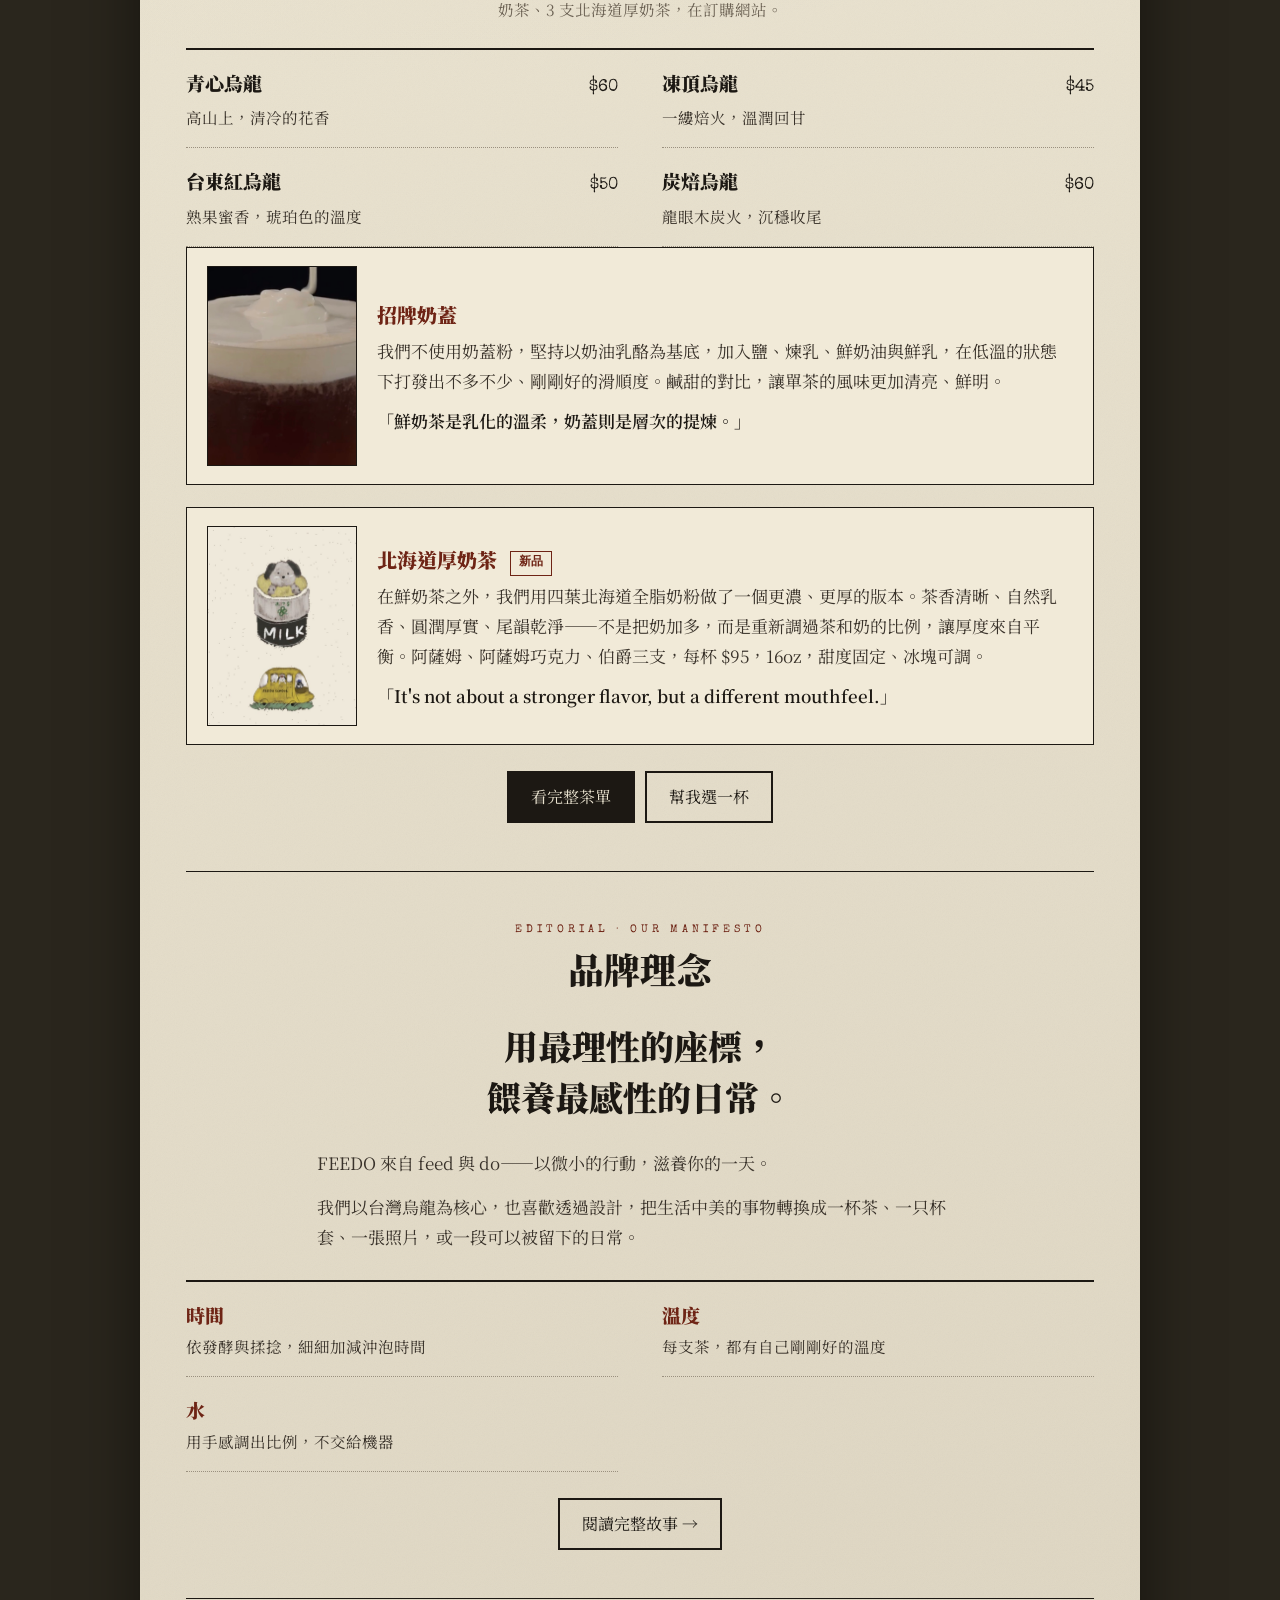
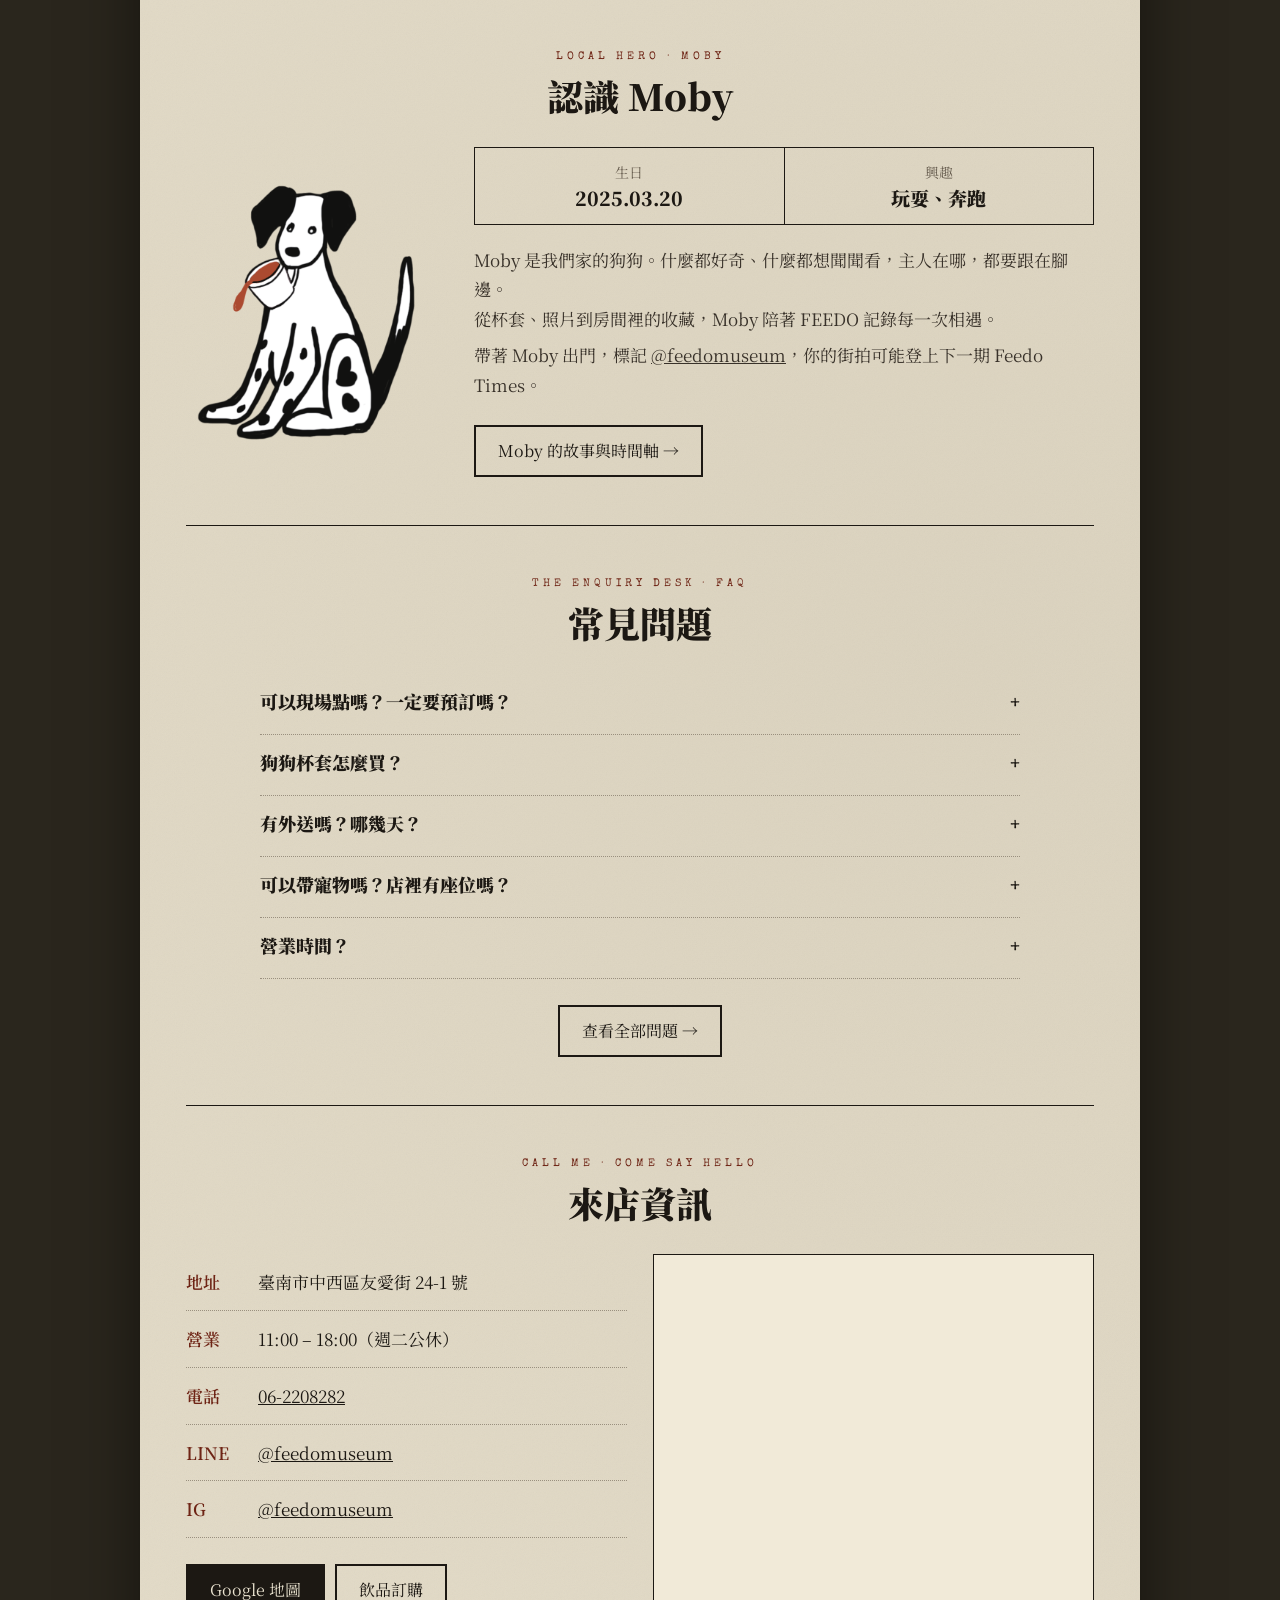
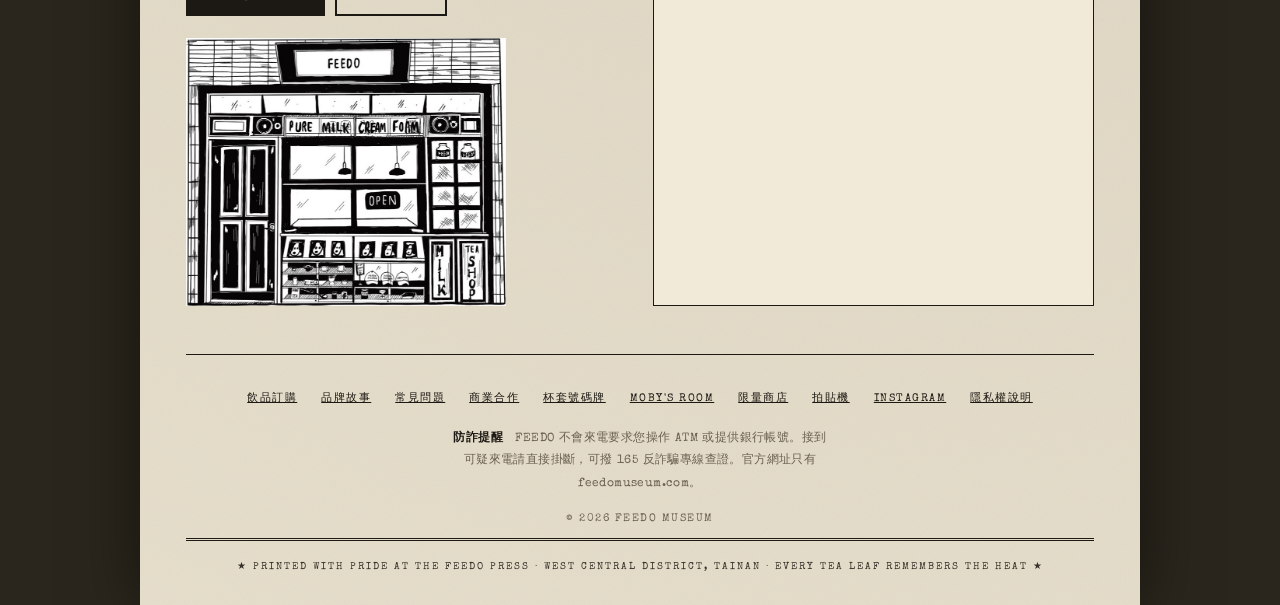
==== commit de919314: "北海道厚奶茶上市：最新消息、本期茶單特寫、全品項 16oz Co-Authored-By: Claude Fable 5.1 <noreply@anthropic.com>" ====
--- a/index.html
+++ b/index.html
@@ -101,6 +101,10 @@
     <h2 id="news-title" class="sec-title">最新消息</h2>
     <ul class="news">
       <li>
+        <time datetime="2026-10-03">2026.10.03</time>
+        <div><h3>北海道厚奶茶上市</h3><p>鮮奶茶之外，用四葉北海道全脂奶粉做的濃厚版本：阿薩姆、阿薩姆巧克力、伯爵三支，每杯 $95，16oz，冰熱皆可，甜度固定。<a href="https://order.feedomuseum.com/">線上預訂</a>或到店點。</p></div>
+      </li>
+      <li>
         <time datetime="2026-09-17">2026.09.17</time>
         <div><h3>狗狗杯套 9/18 開賣</h3><p>杯套不提供現場直接購買。開賣當天請先到 <a href="https://claim.feedomuseum.com/">狗狗杯套登記</a> 用 LINE 登入取得線上號碼牌，再於營業時間內憑條碼到店購買。每日限量，額滿為止，剩餘數量以登記頁面為準。</p></div>
       </li>
@@ -169,7 +173,7 @@
   <section id="teas" class="sec" aria-labelledby="teas-title">
     <span class="sec-kicker">This Issue · The Tea Menu</span>
     <h2 id="teas-title" class="sec-title">本期茶單</h2>
-    <p class="sec-deck">由輕至重的代表茶款，完整茶單共 8 支，在訂購網站。</p>
+    <p class="sec-deck">全品項 16oz。由輕至重的代表茶款；完整茶單 8 支純茶、6 支鮮奶茶、3 支北海道厚奶茶，在訂購網站。</p>
     <div class="teas">
       <article class="tea"><h3>青心烏龍</h3><span class="price">$60</span><p>高山上，清冷的花香</p></article>
       <article class="tea"><h3>凍頂烏龍</h3><span class="price">$45</span><p>一縷焙火，溫潤回甘</p></article>
@@ -182,6 +186,14 @@
         <h3>招牌奶蓋</h3>
         <p>我們不使用奶蓋粉，堅持以奶油乳酪為基底，加入鹽、煉乳、鮮奶油與鮮乳，在低溫的狀態下打發出不多不少、剛剛好的滑順度。鹹甜的對比，讓單茶的風味更加清亮、鮮明。</p>
         <p class="feature-quote">「鮮奶茶是乳化的溫柔，奶蓋則是層次的提煉。」</p>
+      </div>
+    </div>
+    <div class="feature has-img">
+      <img class="feature-img" src="images/hokkaido-milk.jpg" alt="北海道厚奶茶插畫：四葉奶粉罐裡探出頭的小狗，和 FEEDO SCHOOL 校車" width="600" height="800" loading="lazy">
+      <div>
+        <h3>北海道厚奶茶 <span class="ed-flag">新品</span></h3>
+        <p>在鮮奶茶之外，我們用四葉北海道全脂奶粉做了一個更濃、更厚的版本。茶香清晰、自然乳香、圓潤厚實、尾韻乾淨——不是把奶加多，而是重新調過茶和奶的比例，讓厚度來自平衡。阿薩姆、阿薩姆巧克力、伯爵三支，每杯 $95，16oz，甜度固定、冰塊可調。</p>
+        <p class="feature-quote">「It's not about a stronger flavor, but a different mouthfeel.」</p>
       </div>
     </div>
     <div class="btns center">
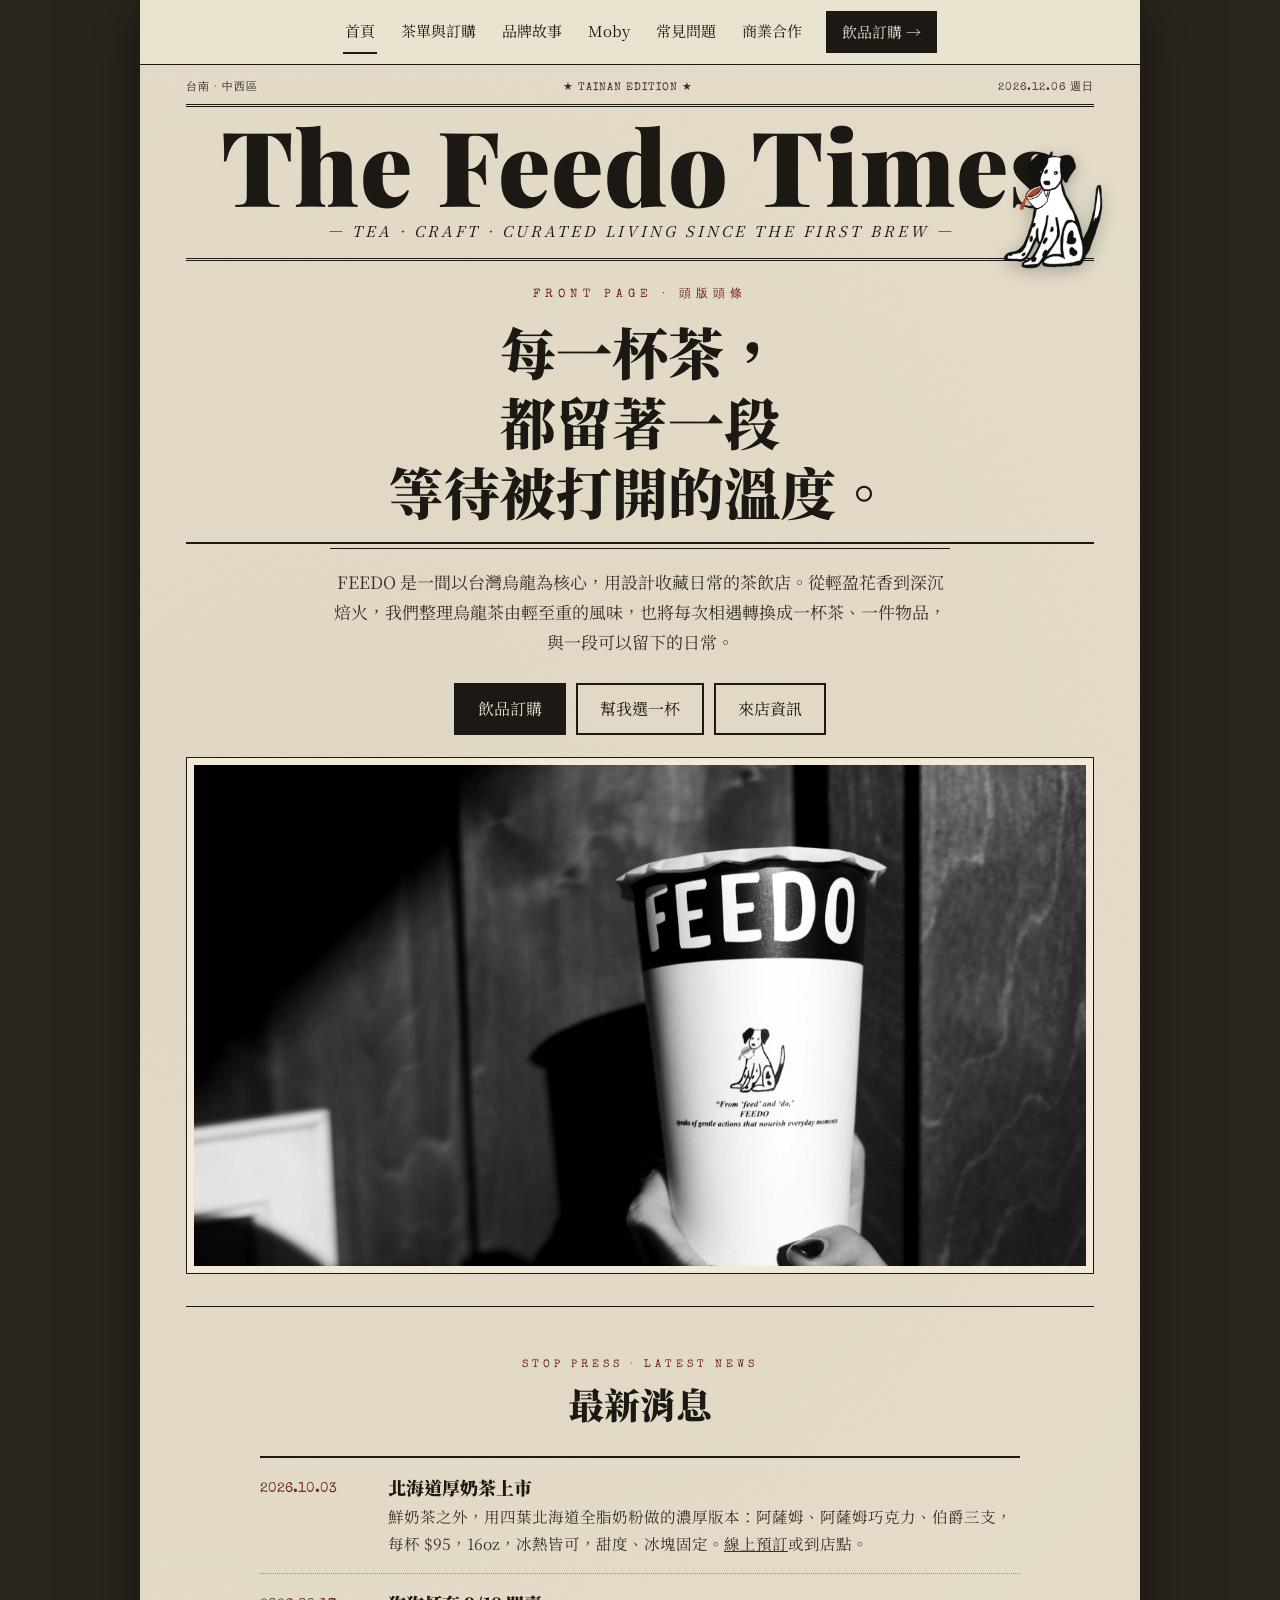
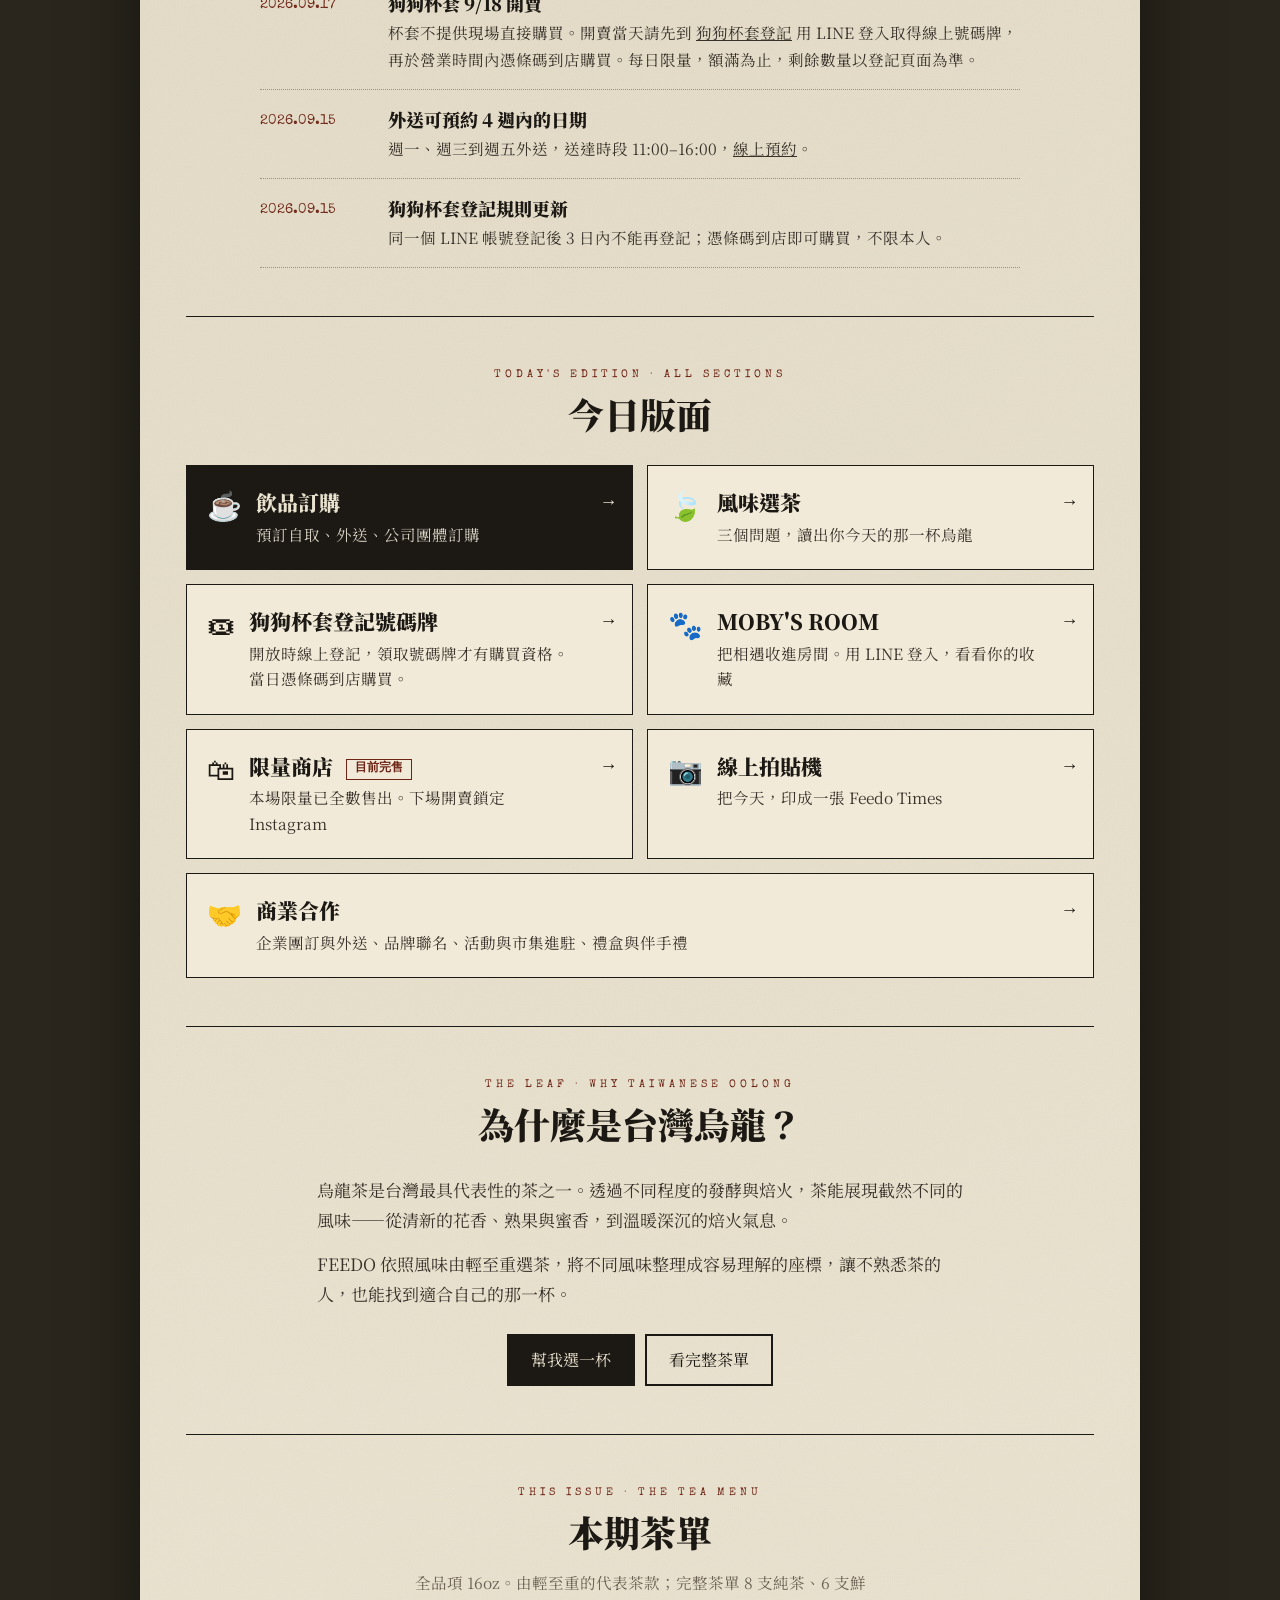
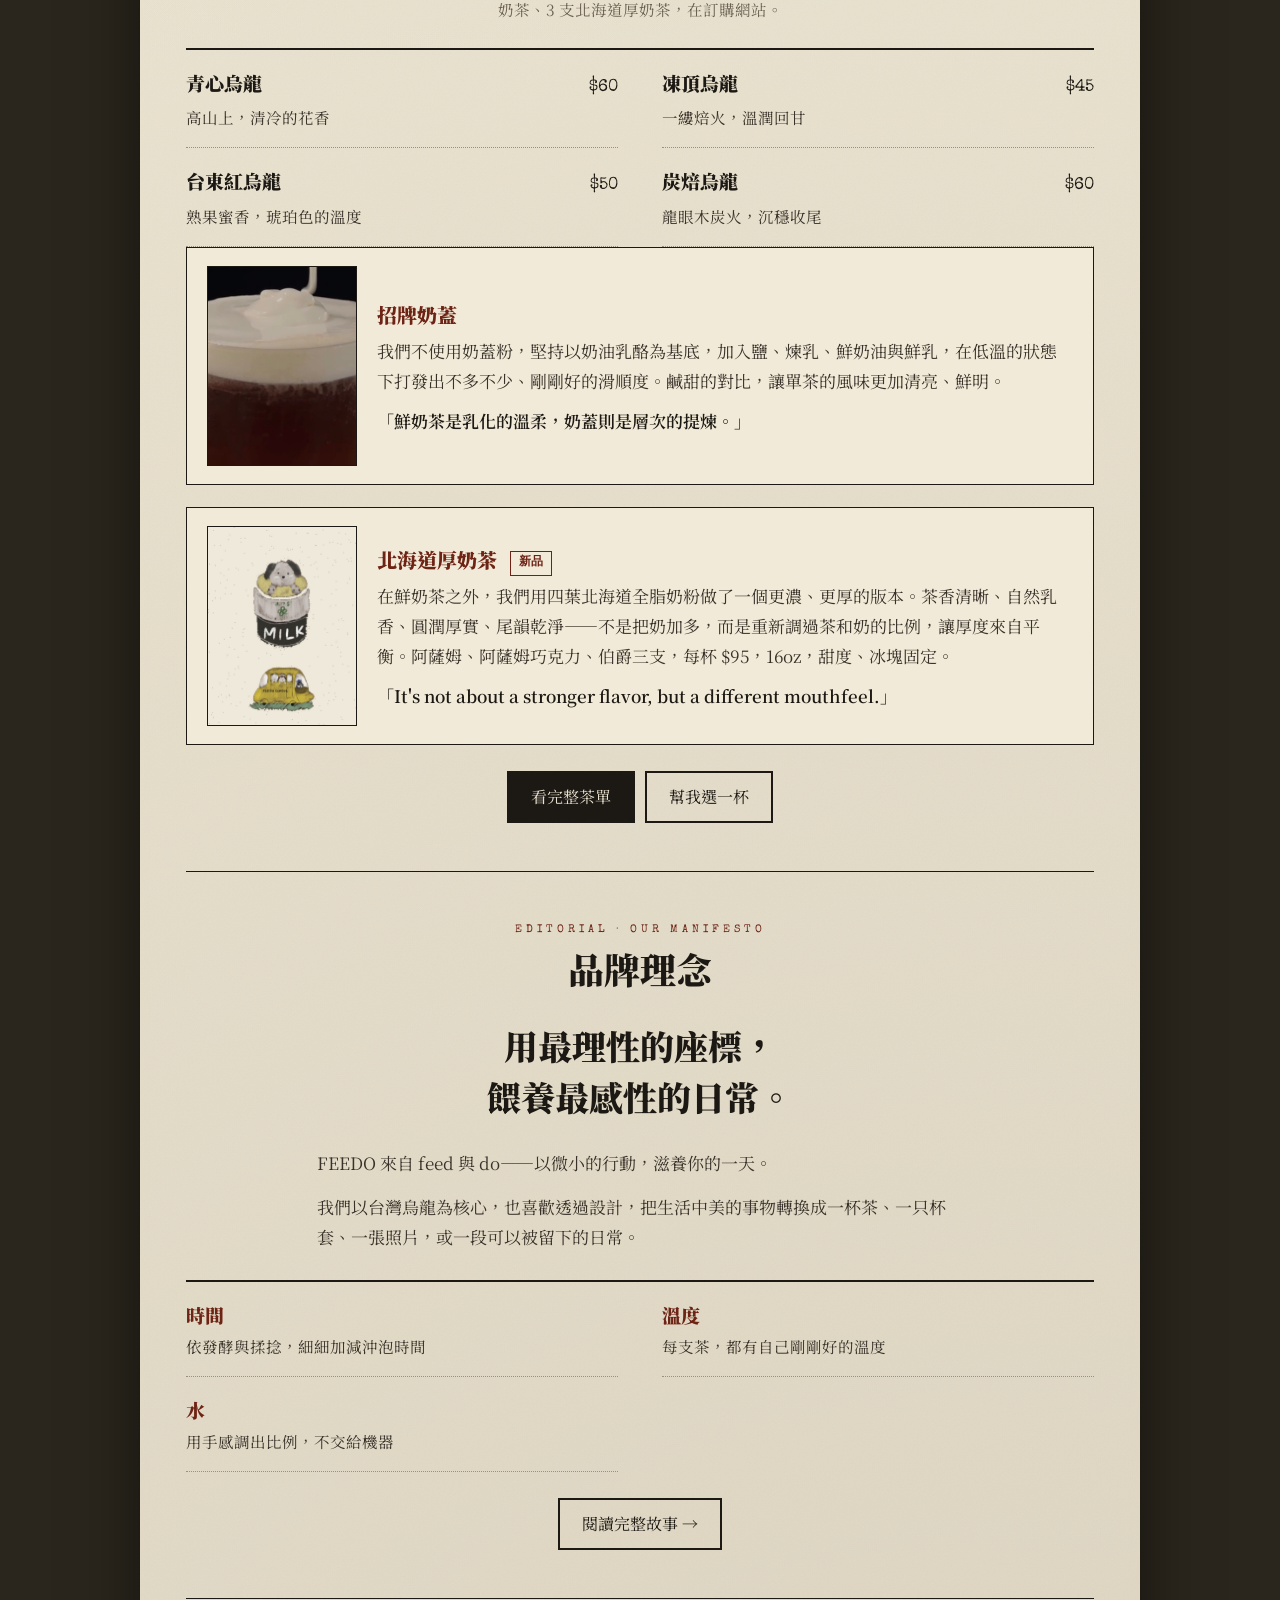
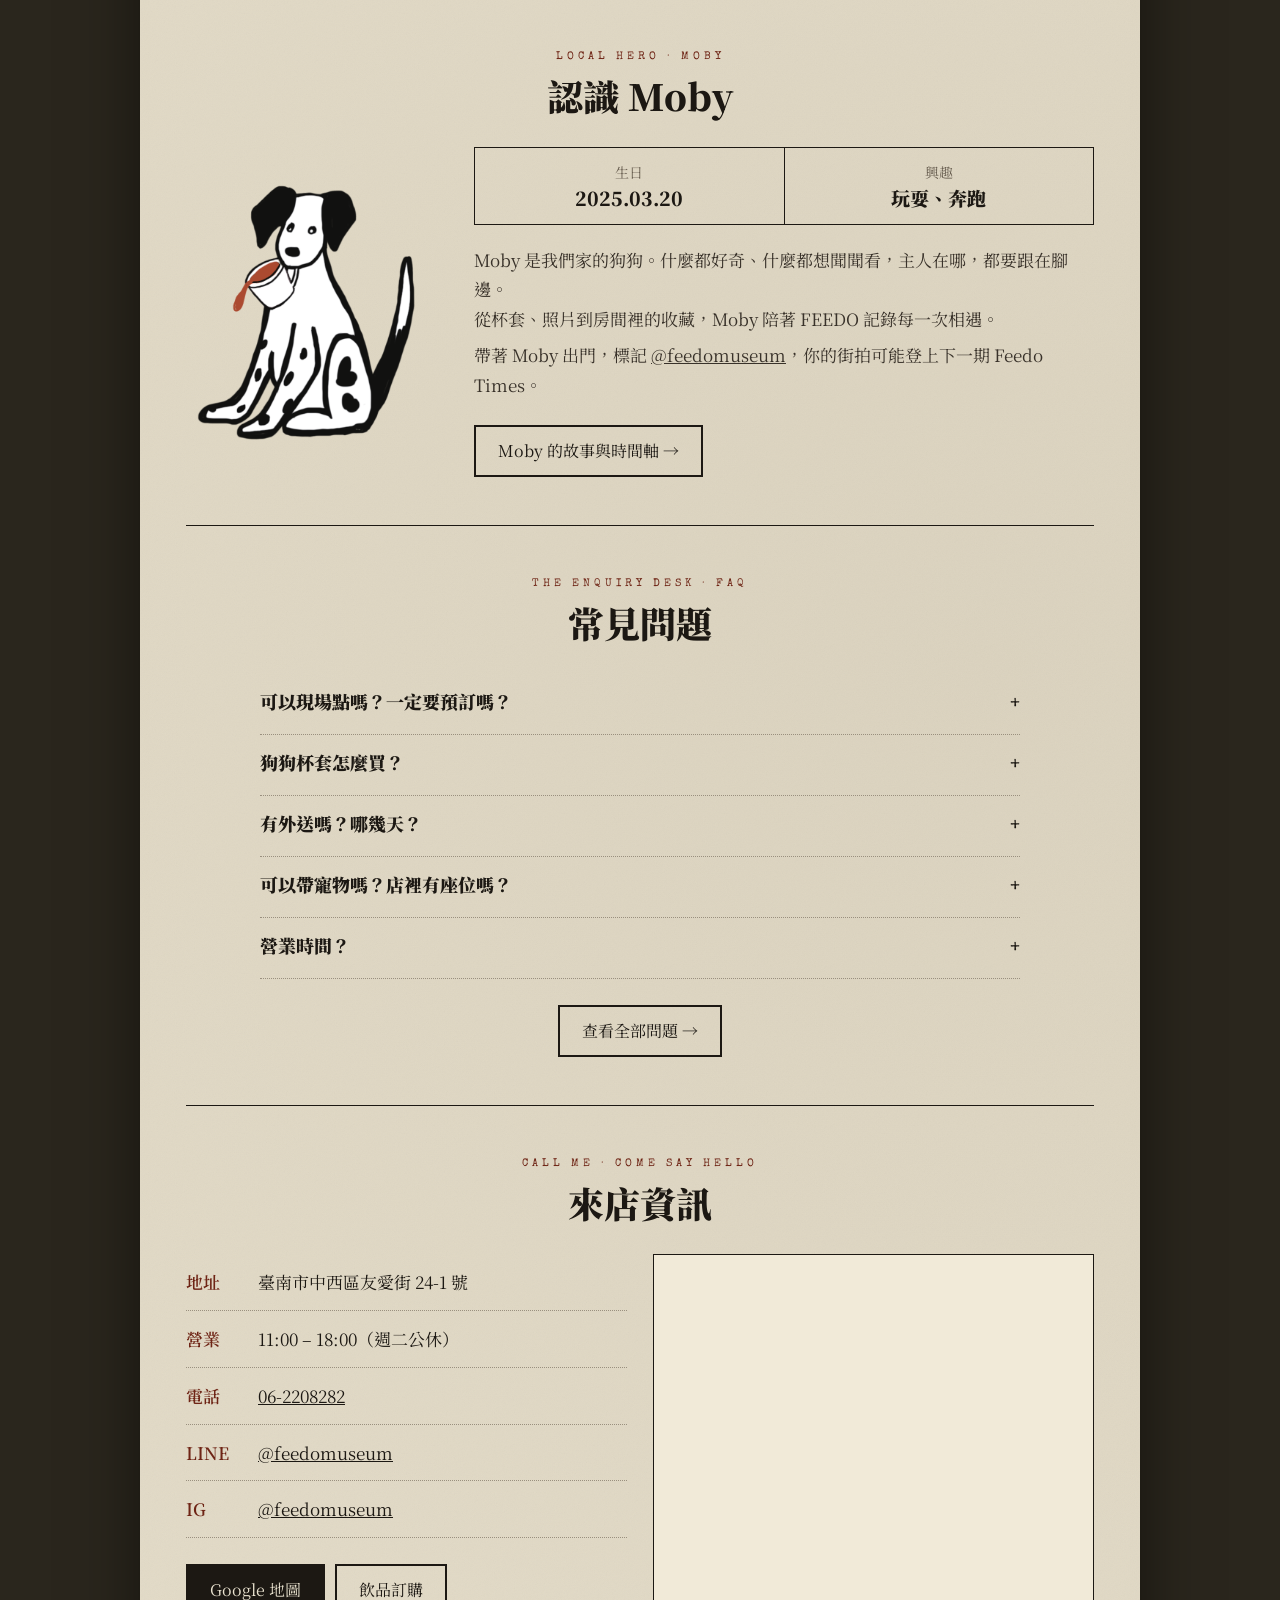
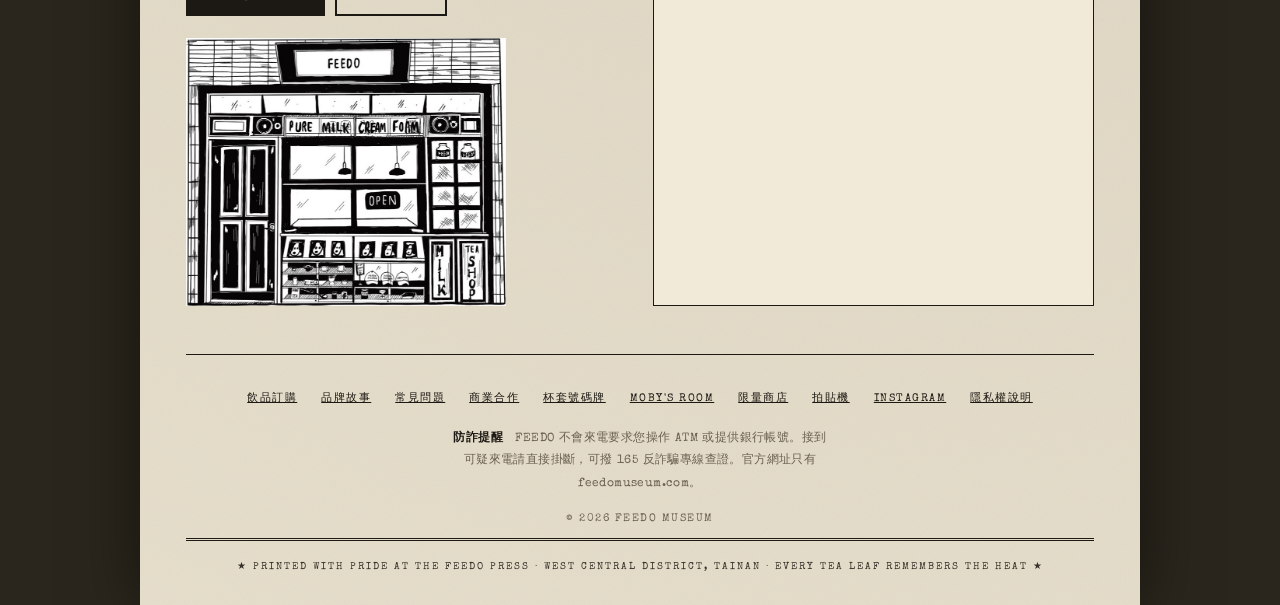
==== commit 6242a797: "厚奶茶：甜度、冰塊固定 Co-Authored-By: Claude Fable 5.1 <noreply@anthropic.com>" ====
--- a/index.html
+++ b/index.html
@@ -102,7 +102,7 @@
     <ul class="news">
       <li>
         <time datetime="2026-10-03">2026.10.03</time>
-        <div><h3>北海道厚奶茶上市</h3><p>鮮奶茶之外，用四葉北海道全脂奶粉做的濃厚版本：阿薩姆、阿薩姆巧克力、伯爵三支，每杯 $95，16oz，冰熱皆可，甜度固定。<a href="https://order.feedomuseum.com/">線上預訂</a>或到店點。</p></div>
+        <div><h3>北海道厚奶茶上市</h3><p>鮮奶茶之外，用四葉北海道全脂奶粉做的濃厚版本：阿薩姆、阿薩姆巧克力、伯爵三支，每杯 $95，16oz，冰熱皆可，甜度、冰塊固定。<a href="https://order.feedomuseum.com/">線上預訂</a>或到店點。</p></div>
       </li>
       <li>
         <time datetime="2026-09-17">2026.09.17</time>
@@ -192,7 +192,7 @@
       <img class="feature-img" src="images/hokkaido-milk.jpg" alt="北海道厚奶茶插畫：四葉奶粉罐裡探出頭的小狗，和 FEEDO SCHOOL 校車" width="600" height="800" loading="lazy">
       <div>
         <h3>北海道厚奶茶 <span class="ed-flag">新品</span></h3>
-        <p>在鮮奶茶之外，我們用四葉北海道全脂奶粉做了一個更濃、更厚的版本。茶香清晰、自然乳香、圓潤厚實、尾韻乾淨——不是把奶加多，而是重新調過茶和奶的比例，讓厚度來自平衡。阿薩姆、阿薩姆巧克力、伯爵三支，每杯 $95，16oz，甜度固定、冰塊可調。</p>
+        <p>在鮮奶茶之外，我們用四葉北海道全脂奶粉做了一個更濃、更厚的版本。茶香清晰、自然乳香、圓潤厚實、尾韻乾淨——不是把奶加多，而是重新調過茶和奶的比例，讓厚度來自平衡。阿薩姆、阿薩姆巧克力、伯爵三支，每杯 $95，16oz，甜度、冰塊固定。</p>
         <p class="feature-quote">「It's not about a stronger flavor, but a different mouthfeel.」</p>
       </div>
     </div>
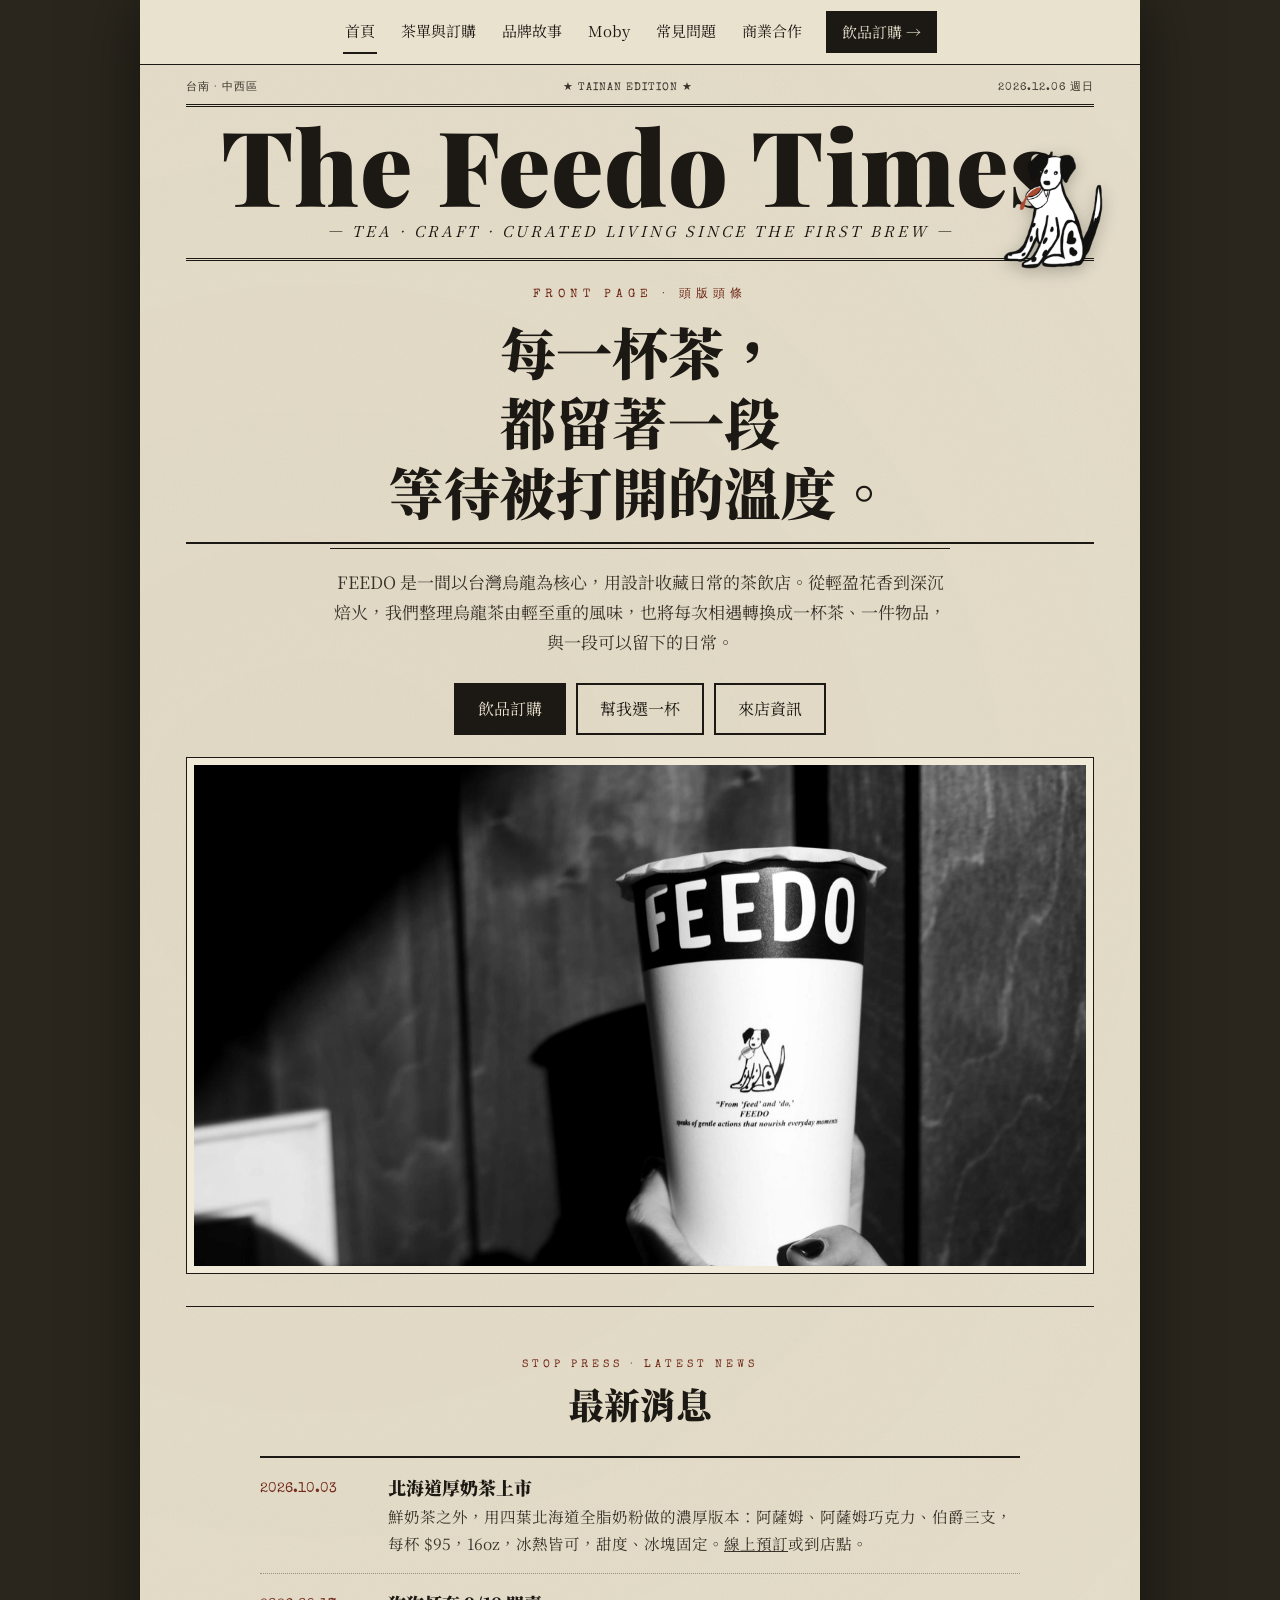
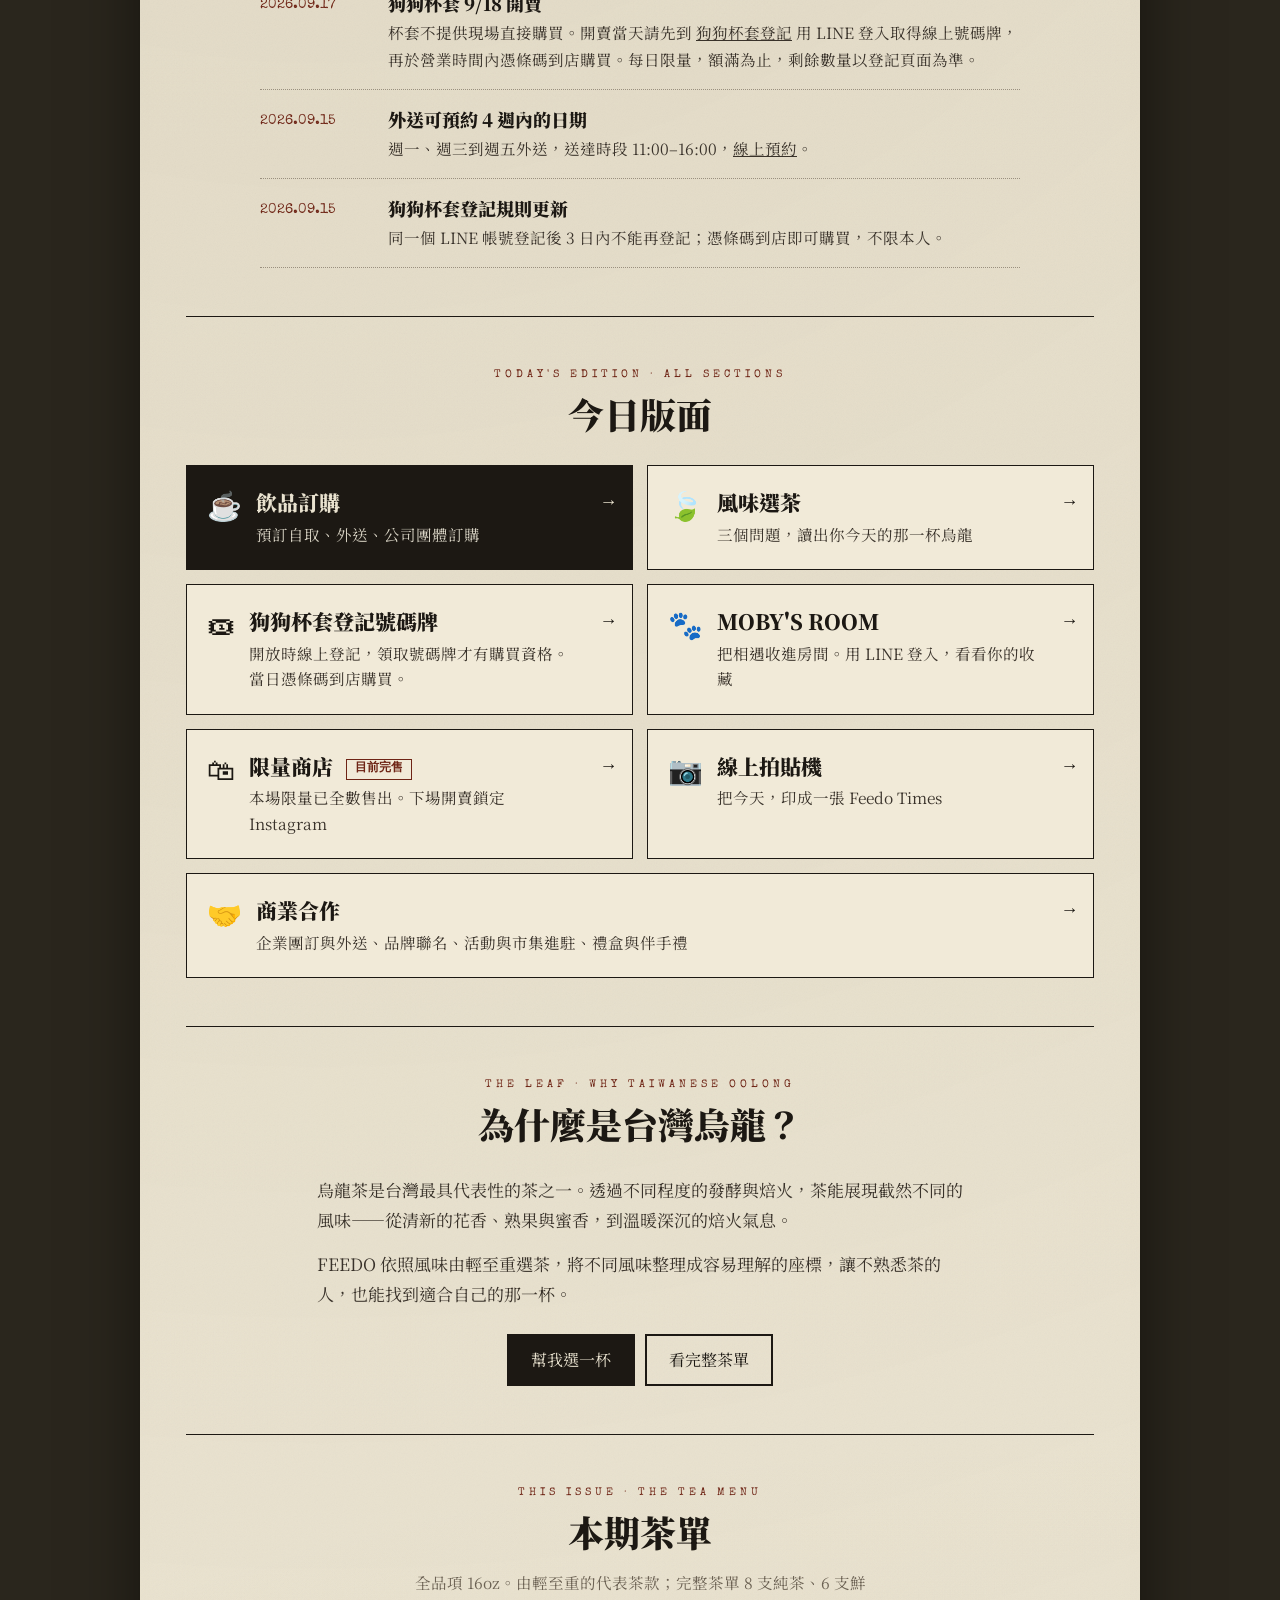
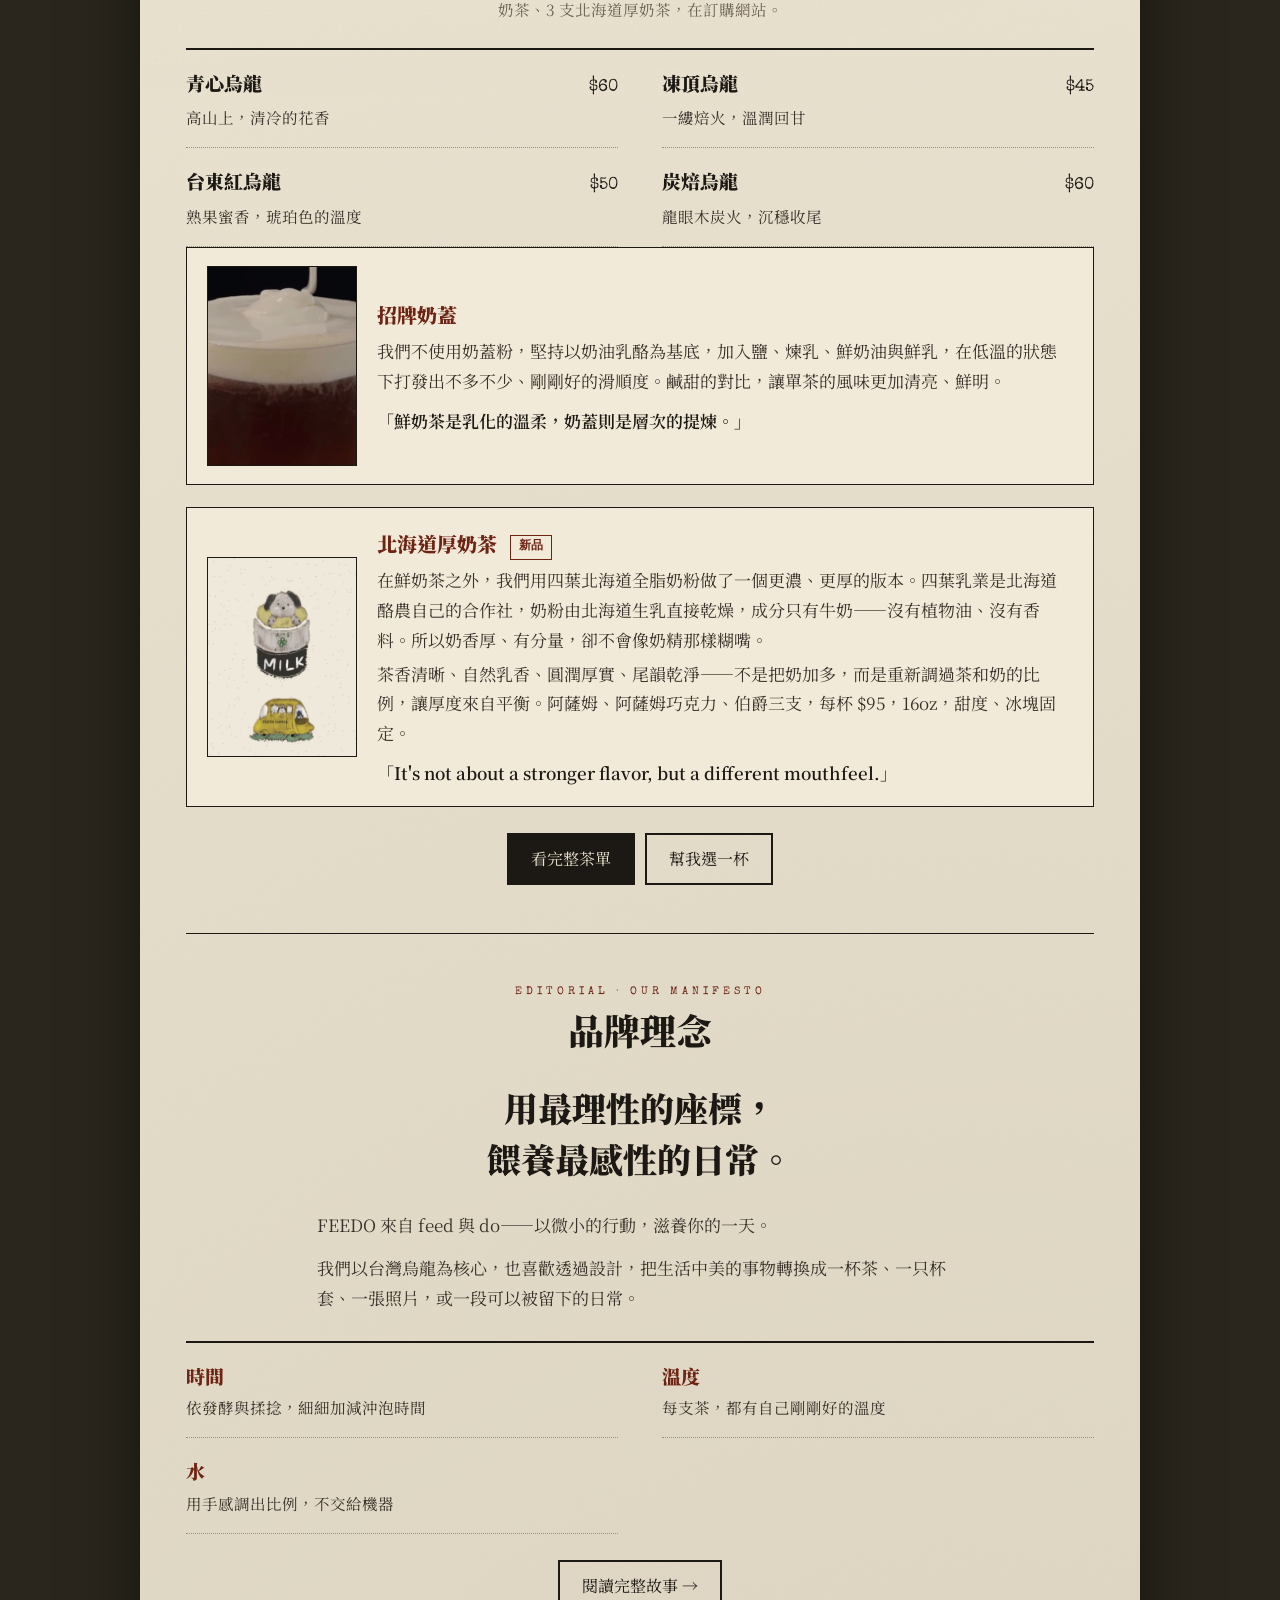
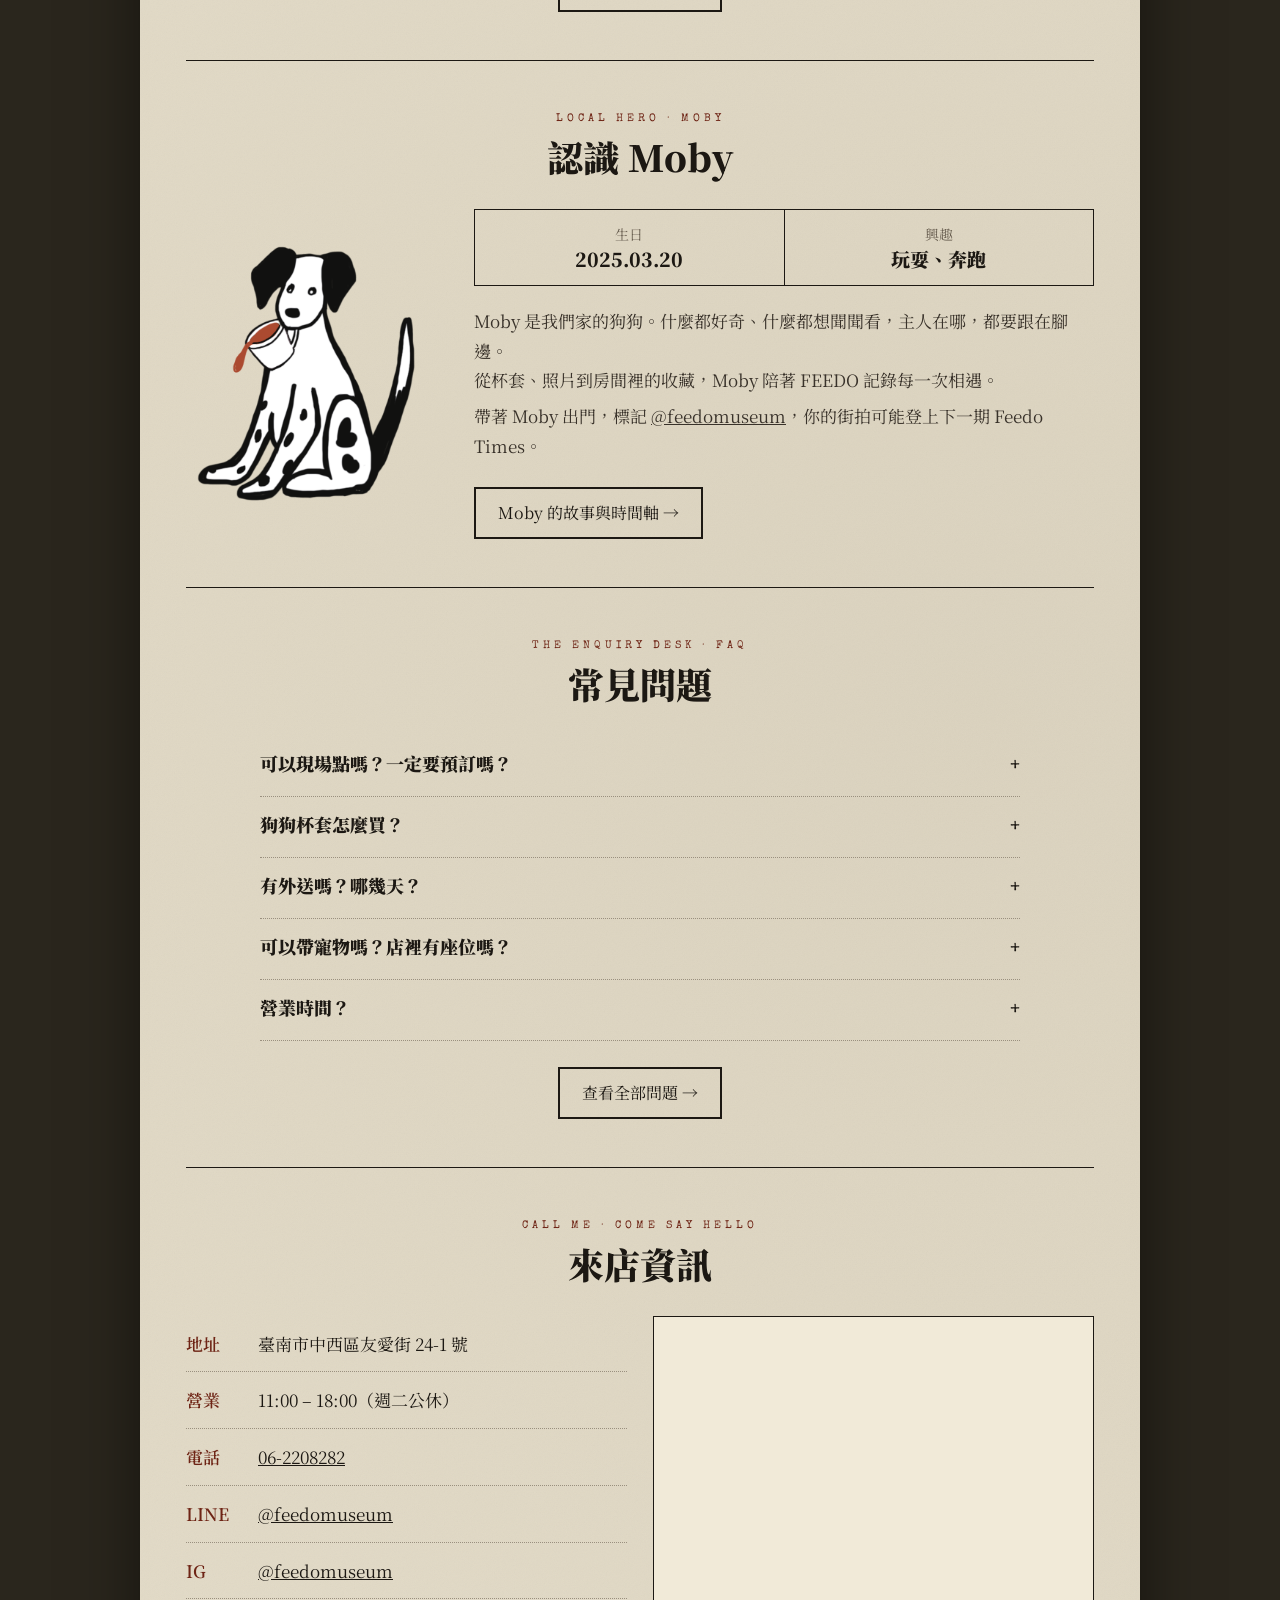
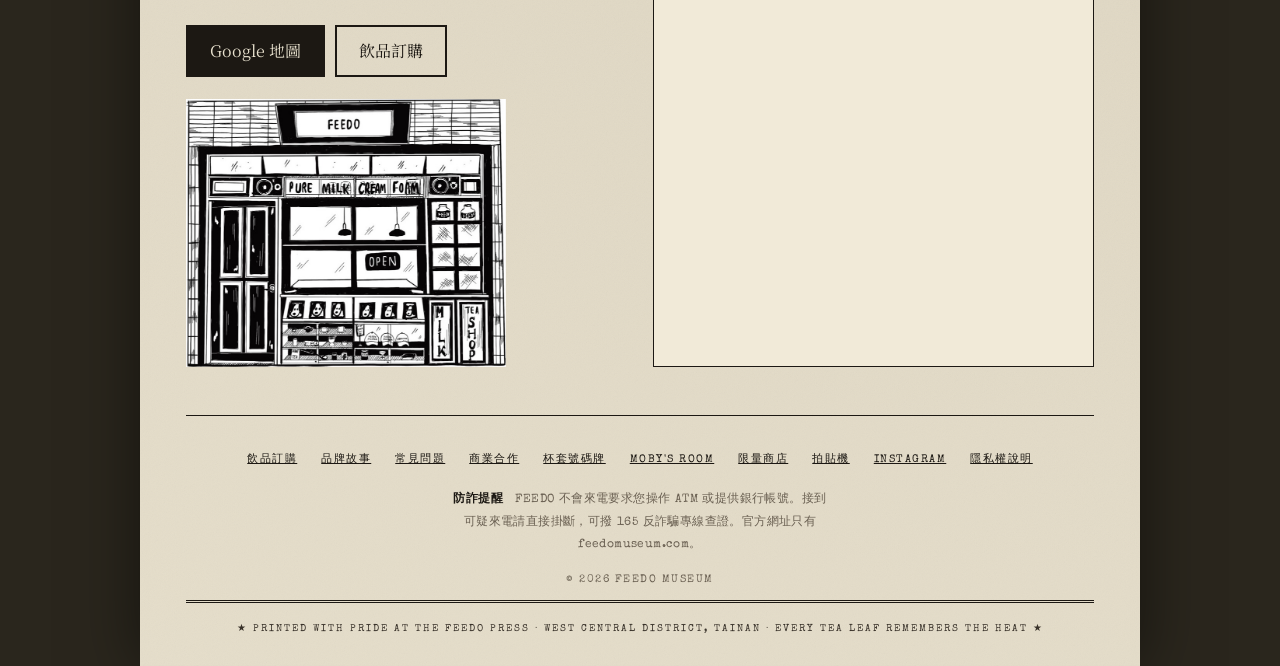
==== commit f27582b8: "厚奶茶特寫：補四葉北海道奶粉的介紹 Co-Authored-By: Claude Fable 5.1 <noreply@anthropic.com>" ====
--- a/index.html
+++ b/index.html
@@ -192,7 +192,8 @@
       <img class="feature-img" src="images/hokkaido-milk.jpg" alt="北海道厚奶茶插畫：四葉奶粉罐裡探出頭的小狗，和 FEEDO SCHOOL 校車" width="600" height="800" loading="lazy">
       <div>
         <h3>北海道厚奶茶 <span class="ed-flag">新品</span></h3>
-        <p>在鮮奶茶之外，我們用四葉北海道全脂奶粉做了一個更濃、更厚的版本。茶香清晰、自然乳香、圓潤厚實、尾韻乾淨——不是把奶加多，而是重新調過茶和奶的比例，讓厚度來自平衡。阿薩姆、阿薩姆巧克力、伯爵三支，每杯 $95，16oz，甜度、冰塊固定。</p>
+        <p>在鮮奶茶之外，我們用四葉北海道全脂奶粉做了一個更濃、更厚的版本。四葉乳業是北海道酪農自己的合作社，奶粉由北海道生乳直接乾燥，成分只有牛奶——沒有植物油、沒有香料。所以奶香厚、有分量，卻不會像奶精那樣糊嘴。</p>
+        <p>茶香清晰、自然乳香、圓潤厚實、尾韻乾淨——不是把奶加多，而是重新調過茶和奶的比例，讓厚度來自平衡。阿薩姆、阿薩姆巧克力、伯爵三支，每杯 $95，16oz，甜度、冰塊固定。</p>
         <p class="feature-quote">「It's not about a stronger flavor, but a different mouthfeel.」</p>
       </div>
     </div>
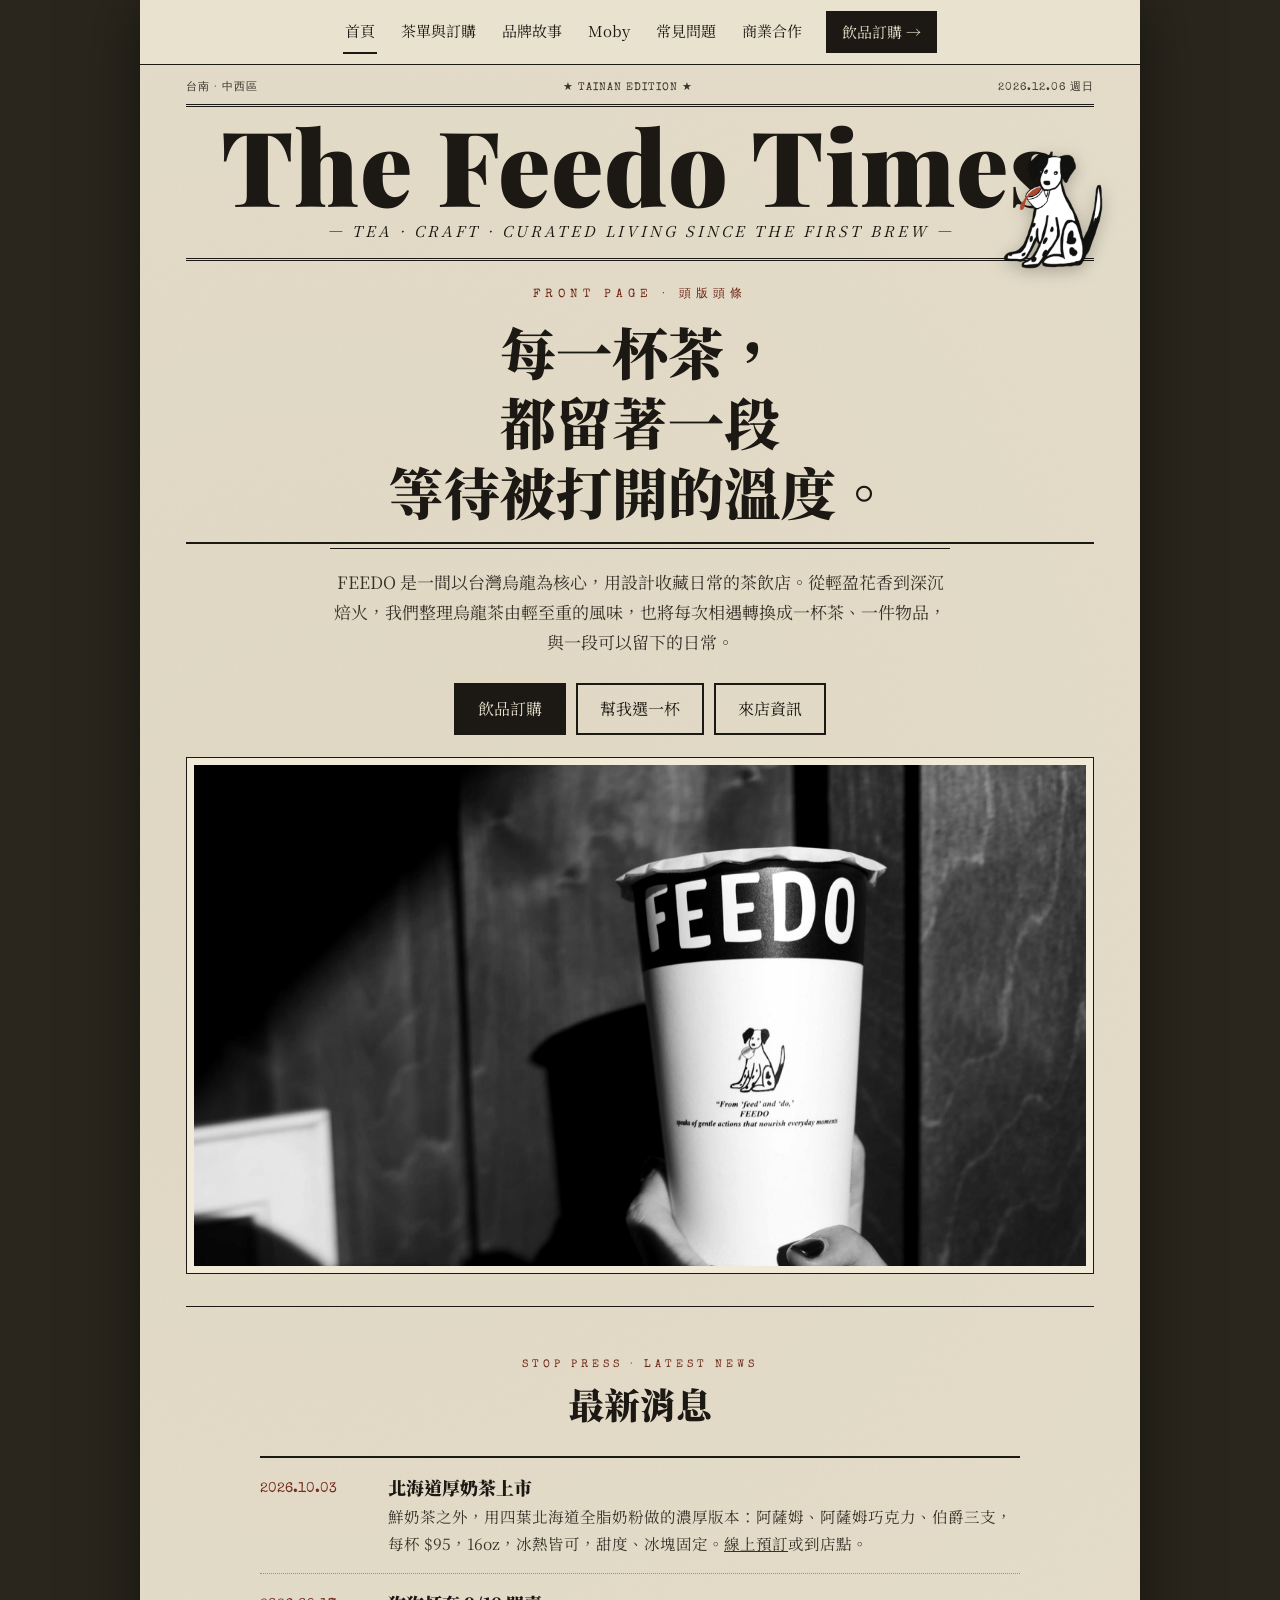
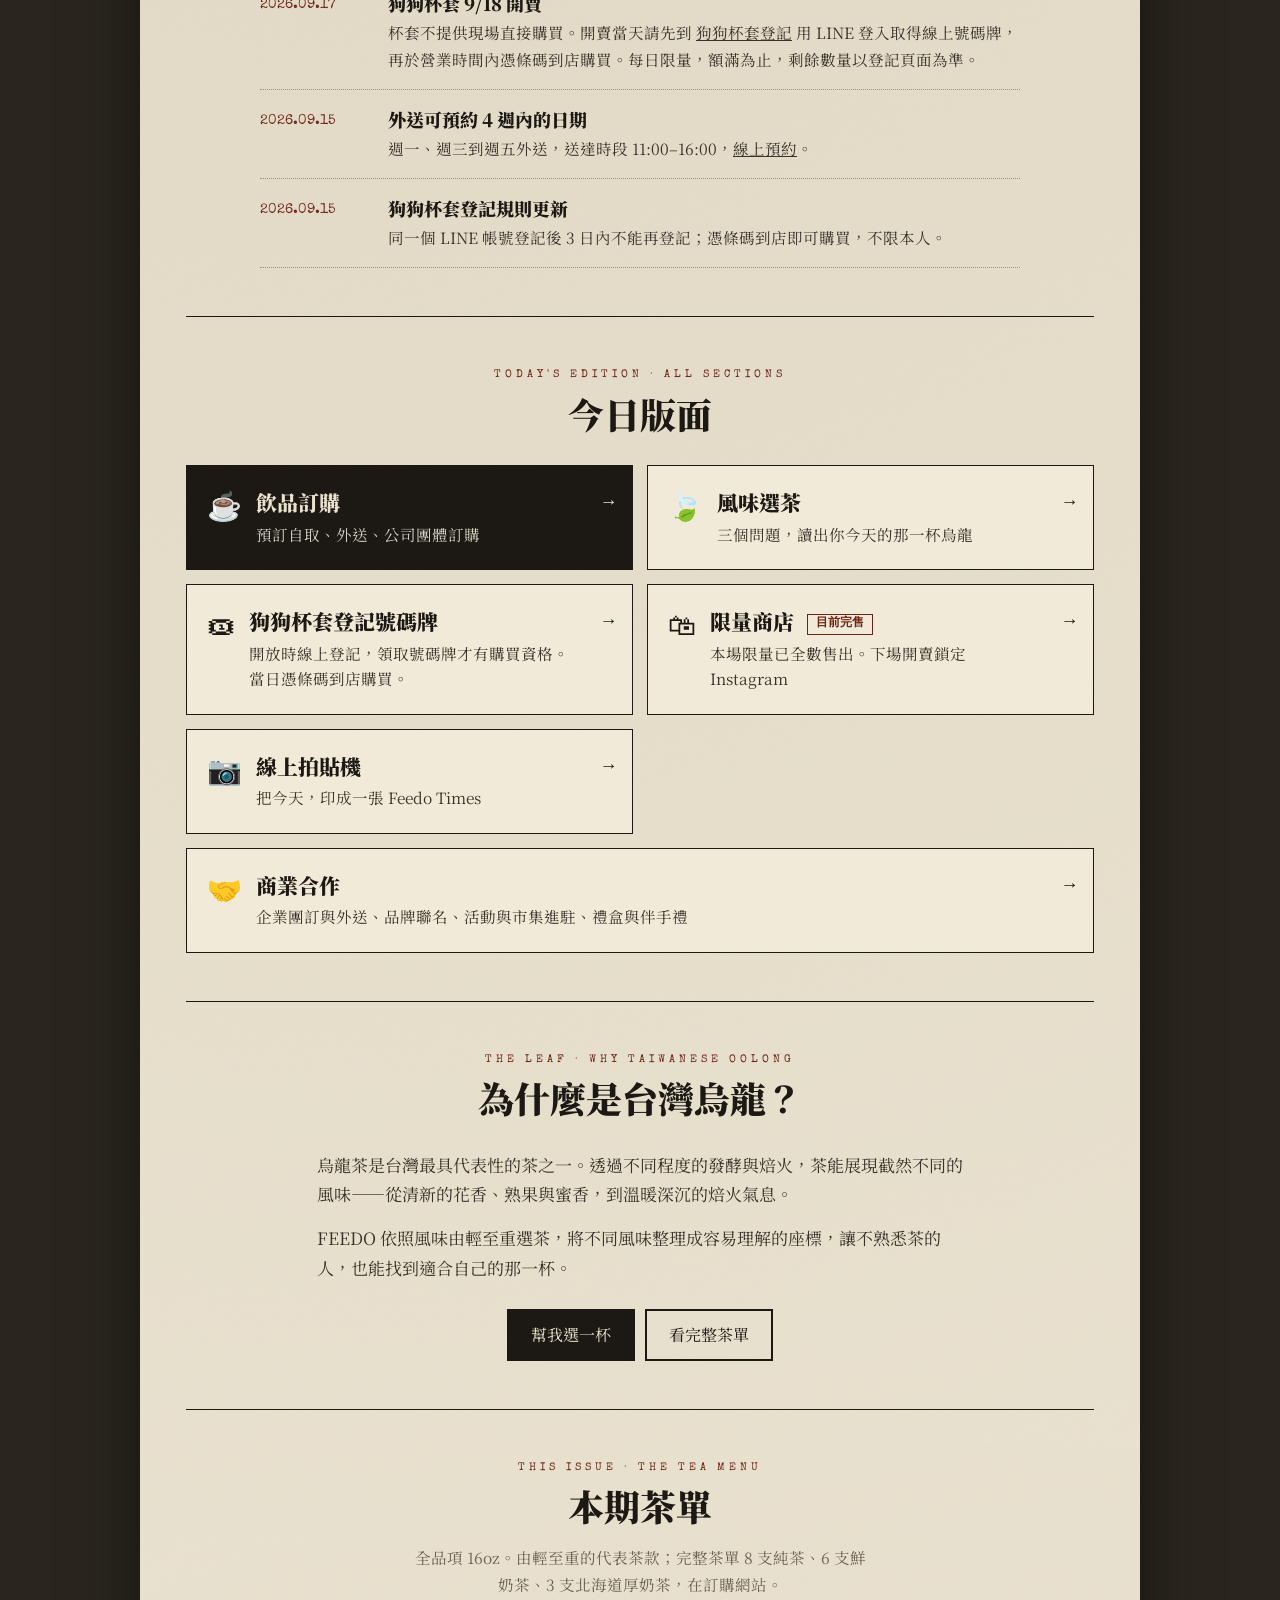
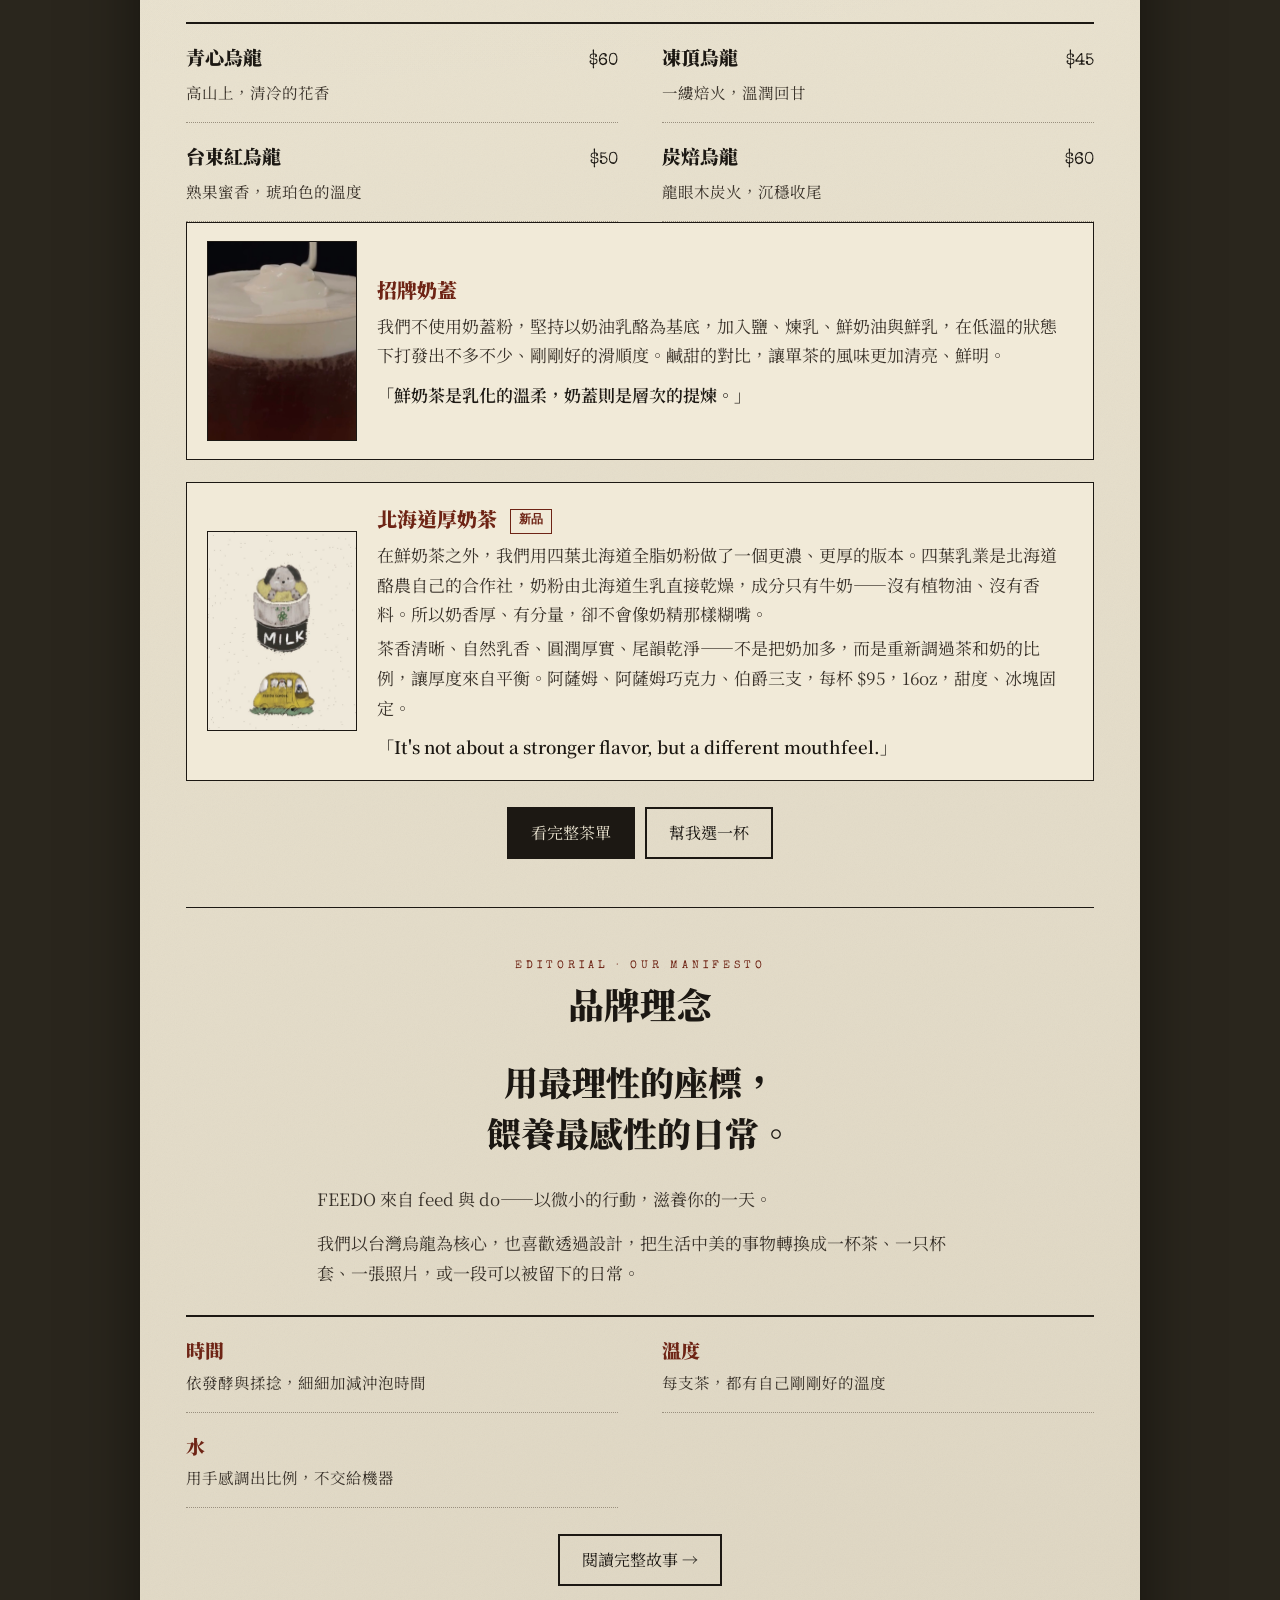
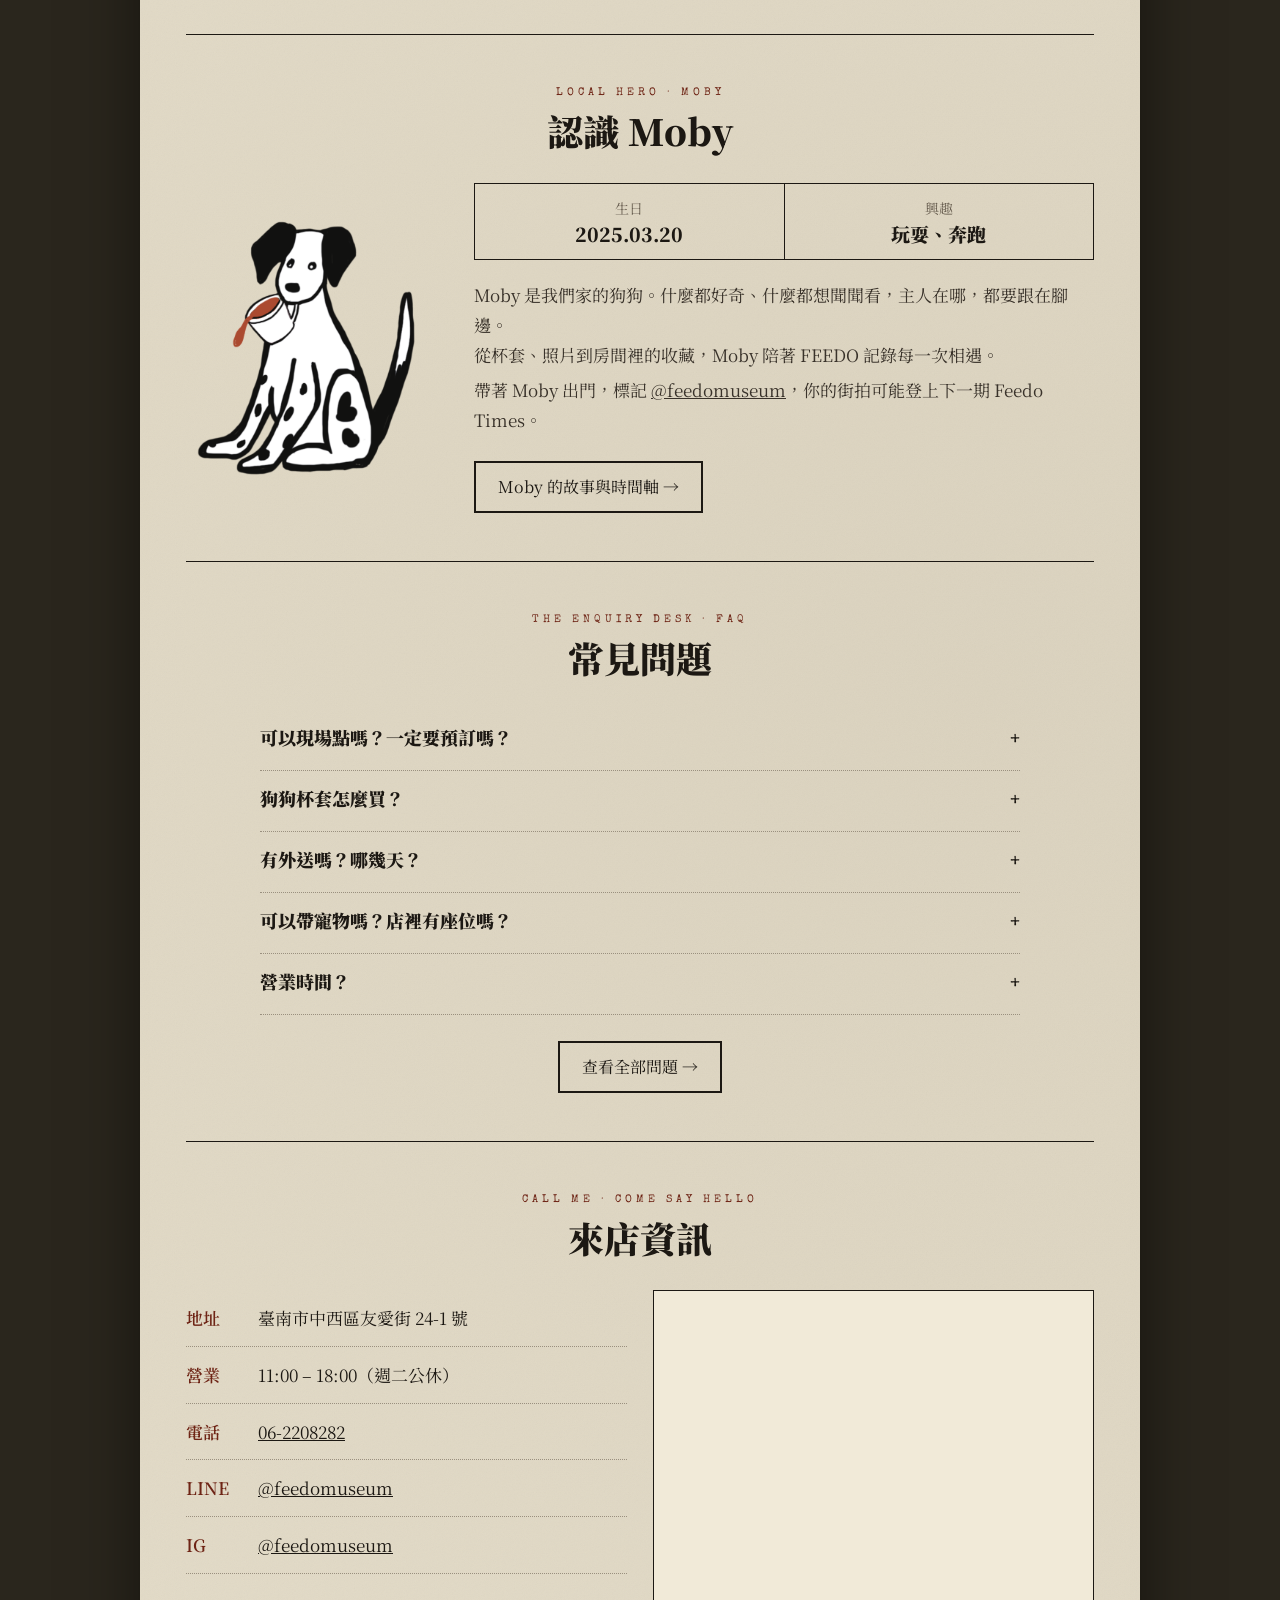
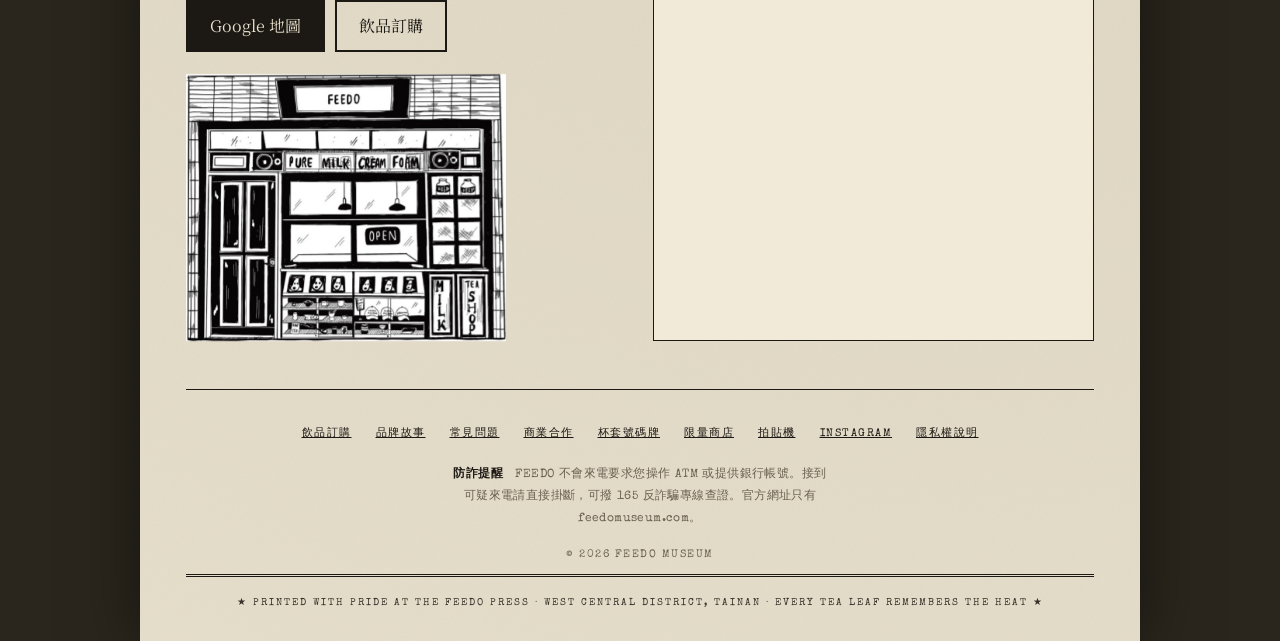
==== commit a0c66a10: "MOBY'S ROOM 暫時下架：拿掉四頁的入口 房間（pet.feedomuseum.com）暫停開放，官網不再把人帶過去： 頁尾導覽四處、首頁的入口卡、品牌故事頁的按鈕、FAQ 的 MOBY'S " ====
--- a/index.html
+++ b/index.html
@@ -4,13 +4,13 @@
 <meta charset="UTF-8">
 <meta name="viewport" content="width=device-width, initial-scale=1.0">
 <title>FEEDO MUSEUM｜台南中西區台灣烏龍茶飲・The Feedo Times</title>
-<meta name="description" content="FEEDO MUSEUM 是台南中西區以台灣烏龍為核心、用設計收藏日常的茶飲店。由輕至重的烏龍風味、飲品預訂自取與外送、狗狗杯套號碼牌、MOBY'S ROOM、限量商店與線上拍貼機。">
+<meta name="description" content="FEEDO MUSEUM 是台南中西區以台灣烏龍為核心、用設計收藏日常的茶飲店。由輕至重的烏龍風味、飲品預訂自取與外送、狗狗杯套號碼牌、限量商店與線上拍貼機。">
 <link rel="canonical" href="https://feedomuseum.com/">
 <meta property="og:type" content="website">
 <meta property="og:site_name" content="FEEDO MUSEUM">
 <meta property="og:locale" content="zh_TW">
 <meta property="og:title" content="FEEDO MUSEUM｜The Feedo Times">
-<meta property="og:description" content="以台灣烏龍為核心，用設計收藏日常。飲品訂購、風味選茶、狗狗杯套號碼牌、MOBY'S ROOM、限量商店、拍貼機。">
+<meta property="og:description" content="以台灣烏龍為核心，用設計收藏日常。飲品訂購、風味選茶、狗狗杯套號碼牌、限量商店、拍貼機。">
 <meta property="og:url" content="https://feedomuseum.com/">
 <meta property="og:image" content="https://feedomuseum.com/images/og.jpg">
 <meta property="og:image:width" content="1200">
@@ -136,10 +136,6 @@
         <span class="ed-ic" aria-hidden="true">🎟</span>
         <div><h3>狗狗杯套登記號碼牌</h3><p>開放時線上登記，領取號碼牌才有購買資格。當日憑條碼到店購買。</p></div>
       </a>
-      <a class="ed" href="https://pet.feedomuseum.com/">
-        <span class="ed-ic" aria-hidden="true">🐾</span>
-        <div><h3>MOBY'S ROOM</h3><p>把相遇收進房間。用 LINE 登入，看看你的收藏</p></div>
-      </a>
       <a class="ed" href="https://shop.feedomuseum.com/">
         <span class="ed-ic" aria-hidden="true">🛍</span>
         <div><h3>限量商店 <span class="ed-flag">目前完售</span></h3><p>本場限量已全數售出。下場開賣鎖定 Instagram</p></div>
@@ -310,7 +306,6 @@
     <a href="faq.html">常見問題</a>
     <a href="cooperation.html">商業合作</a>
     <a href="https://claim.feedomuseum.com/">杯套號碼牌</a>
-    <a href="https://pet.feedomuseum.com/">MOBY'S ROOM</a>
     <a href="https://shop.feedomuseum.com/">限量商店</a>
     <a href="https://photobooth.feedomuseum.com/">拍貼機</a>
     <a href="https://www.instagram.com/feedomuseum">Instagram</a>
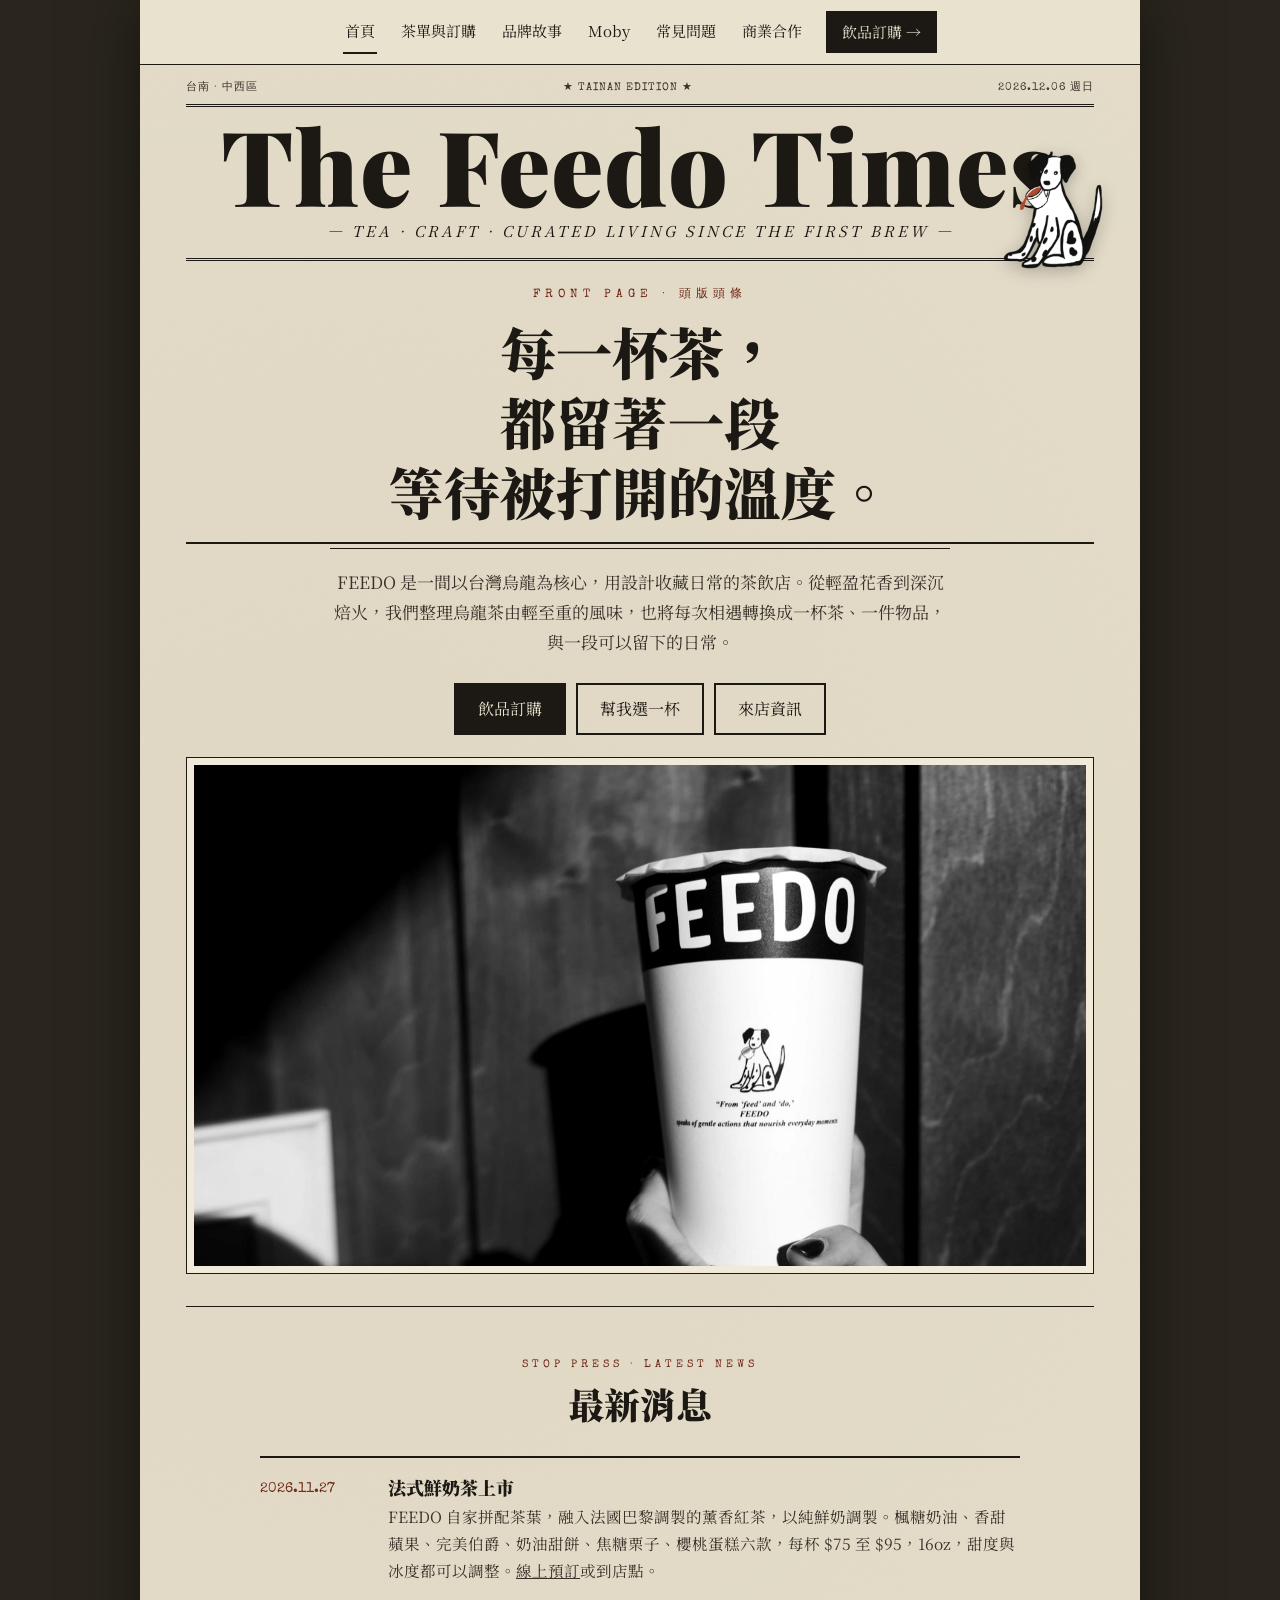
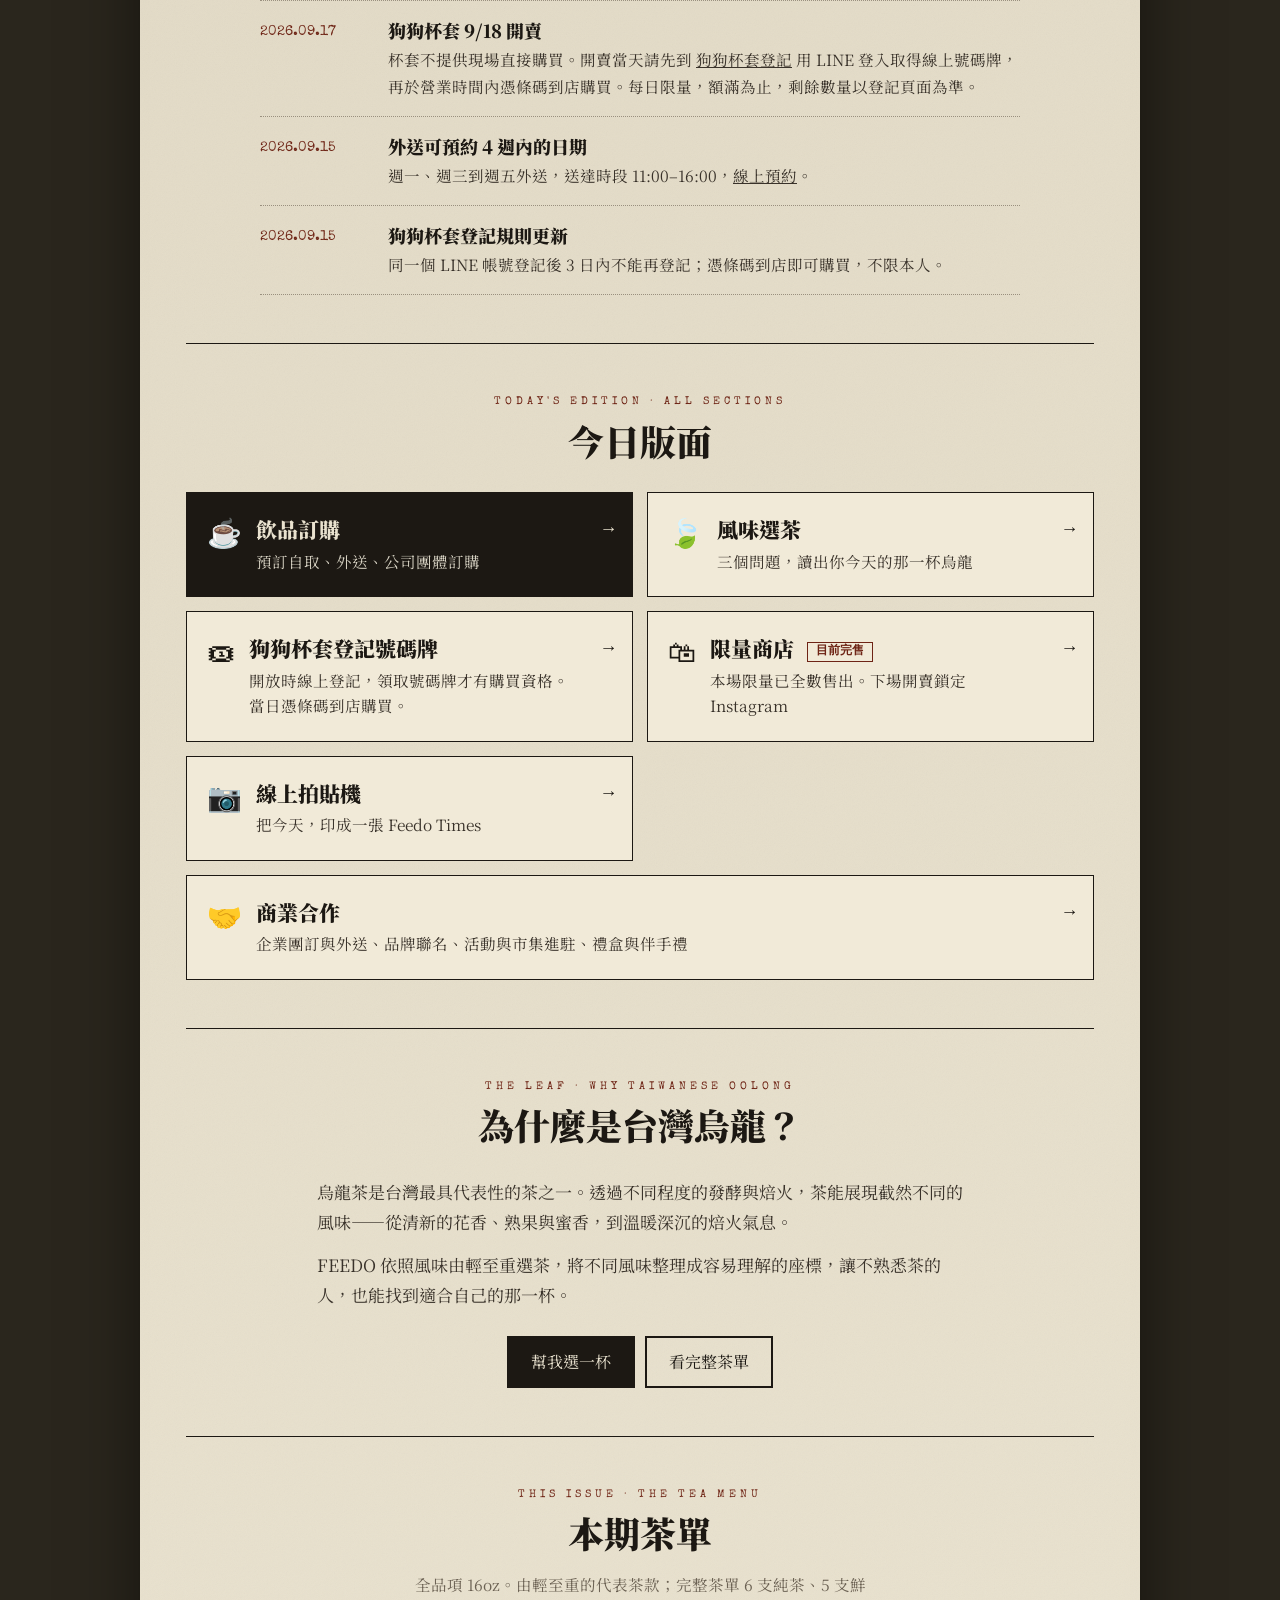
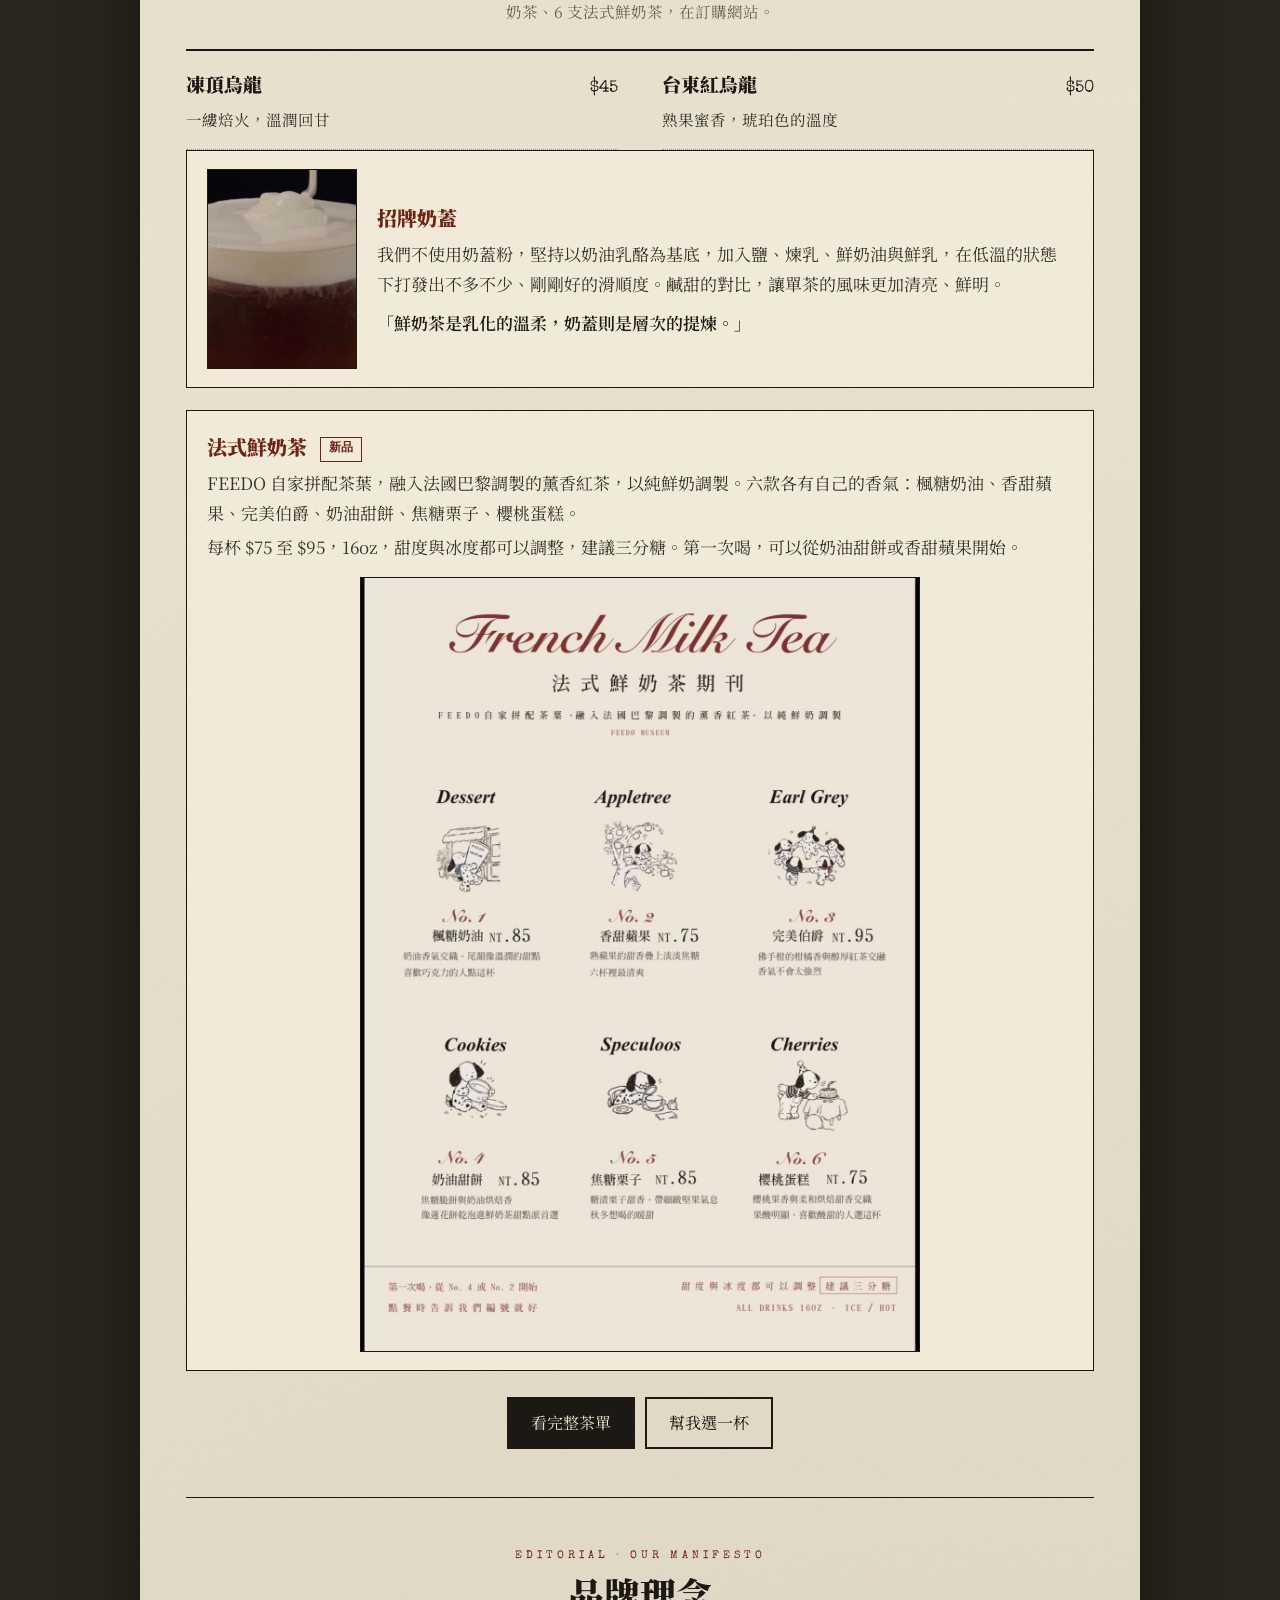
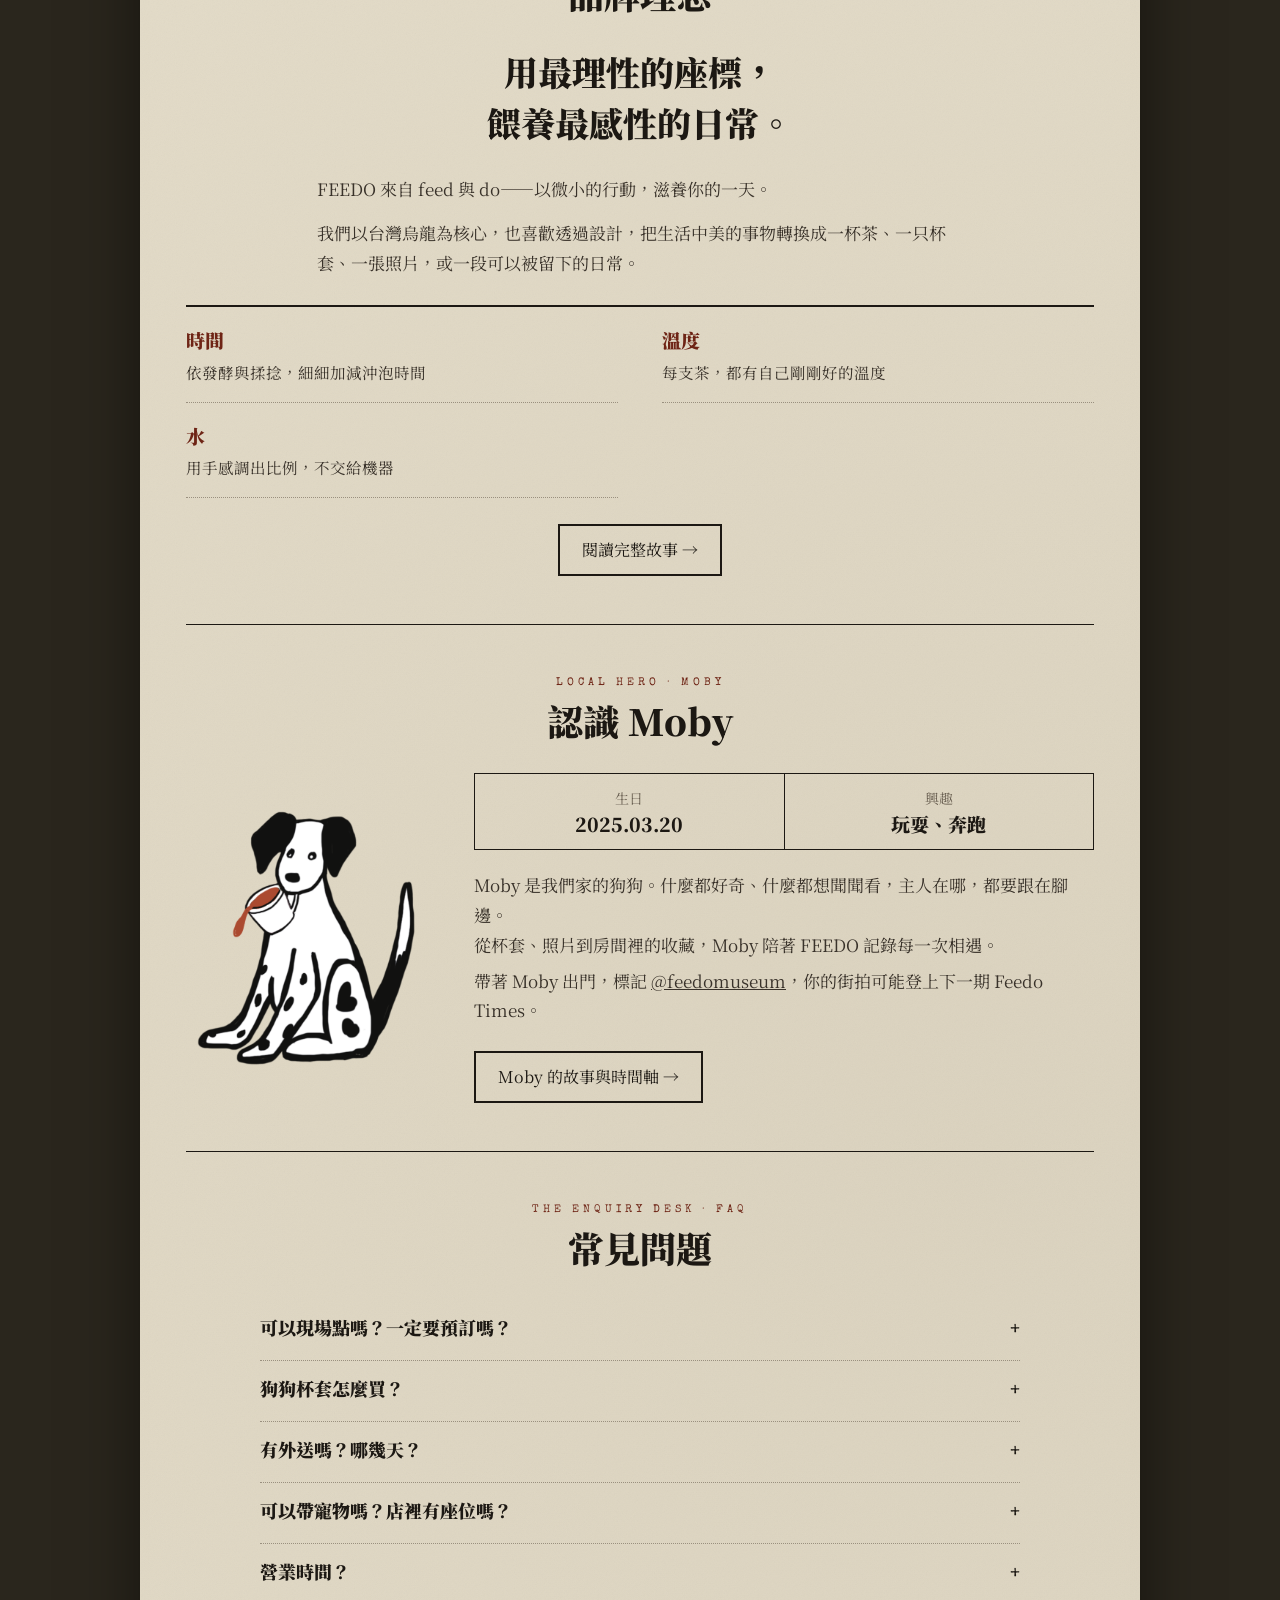
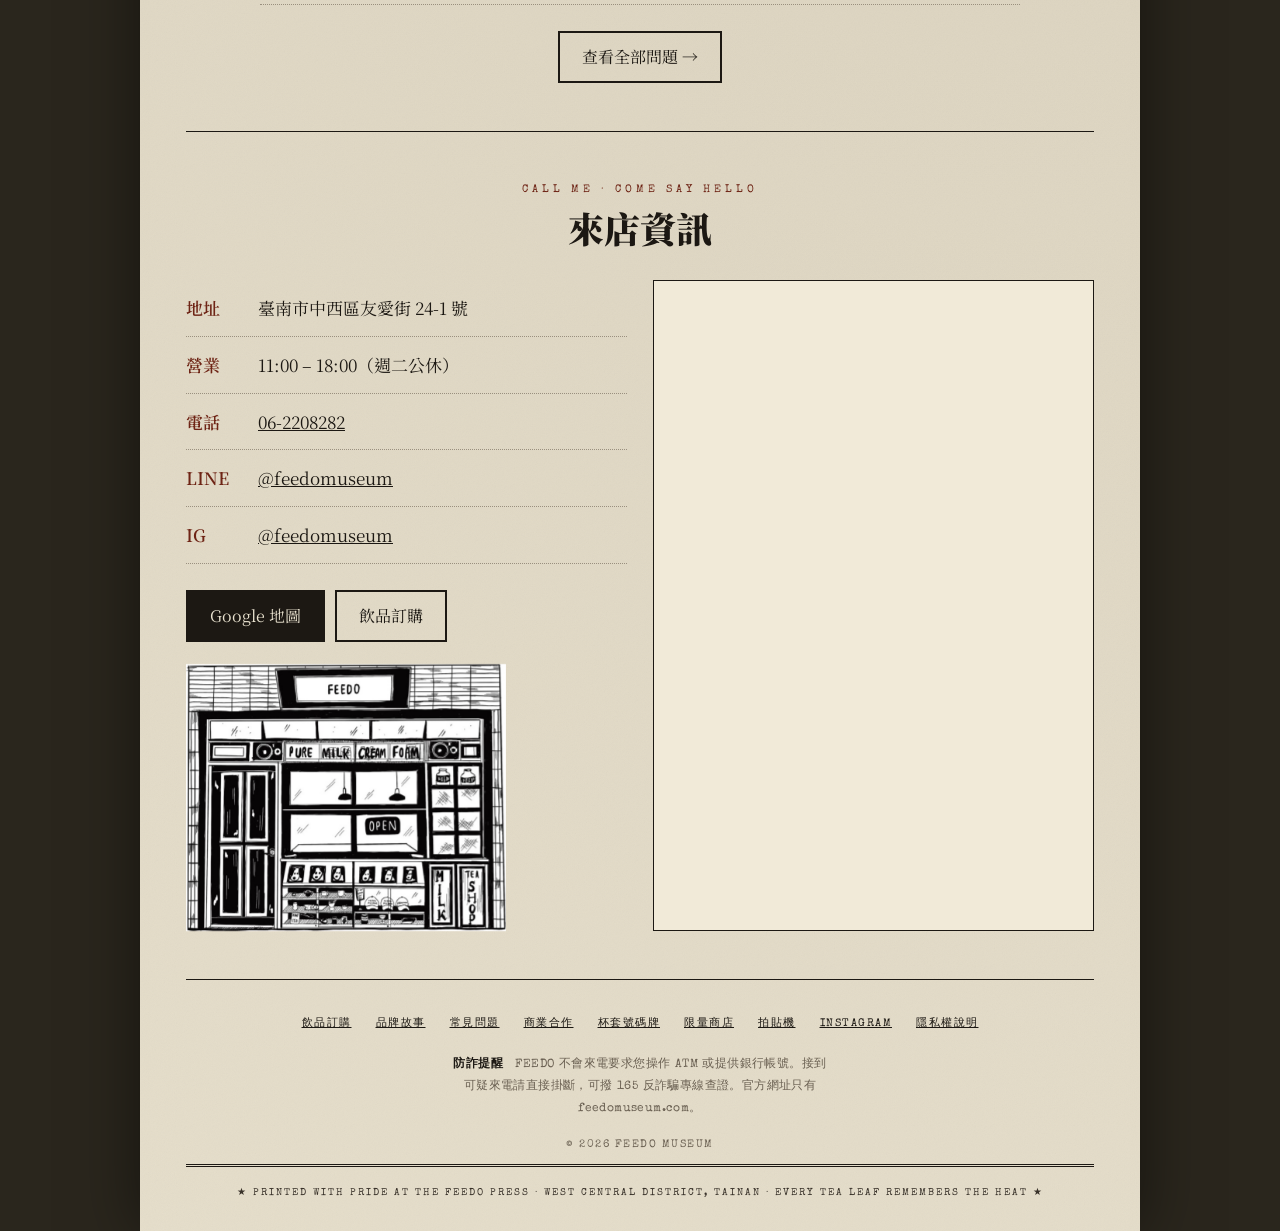
==== commit 2550ace2: "首頁：法式鮮奶茶上市，拿掉北海道厚奶茶、青心烏龍與炭焙烏龍 - 最新消息與本期茶單換成法式鮮奶茶（含期刊圖） - FAQ 奶蓋說明拿掉青心烏龍  Co-Authored-By: Claude Fabl" ====
--- a/index.html
+++ b/index.html
@@ -101,8 +101,8 @@
     <h2 id="news-title" class="sec-title">最新消息</h2>
     <ul class="news">
       <li>
-        <time datetime="2026-10-03">2026.10.03</time>
-        <div><h3>北海道厚奶茶上市</h3><p>鮮奶茶之外，用四葉北海道全脂奶粉做的濃厚版本：阿薩姆、阿薩姆巧克力、伯爵三支，每杯 $95，16oz，冰熱皆可，甜度、冰塊固定。<a href="https://order.feedomuseum.com/">線上預訂</a>或到店點。</p></div>
+        <time datetime="2026-11-27">2026.11.27</time>
+        <div><h3>法式鮮奶茶上市</h3><p>FEEDO 自家拼配茶葉，融入法國巴黎調製的薰香紅茶，以純鮮奶調製。楓糖奶油、香甜蘋果、完美伯爵、奶油甜餅、焦糖栗子、櫻桃蛋糕六款，每杯 $75 至 $95，16oz，甜度與冰度都可以調整。<a href="https://order.feedomuseum.com/">線上預訂</a>或到店點。</p></div>
       </li>
       <li>
         <time datetime="2026-09-17">2026.09.17</time>
@@ -169,12 +169,10 @@
   <section id="teas" class="sec" aria-labelledby="teas-title">
     <span class="sec-kicker">This Issue · The Tea Menu</span>
     <h2 id="teas-title" class="sec-title">本期茶單</h2>
-    <p class="sec-deck">全品項 16oz。由輕至重的代表茶款；完整茶單 8 支純茶、6 支鮮奶茶、3 支北海道厚奶茶，在訂購網站。</p>
+    <p class="sec-deck">全品項 16oz。由輕至重的代表茶款；完整茶單 6 支純茶、5 支鮮奶茶、6 支法式鮮奶茶，在訂購網站。</p>
     <div class="teas">
-      <article class="tea"><h3>青心烏龍</h3><span class="price">$60</span><p>高山上，清冷的花香</p></article>
       <article class="tea"><h3>凍頂烏龍</h3><span class="price">$45</span><p>一縷焙火，溫潤回甘</p></article>
       <article class="tea"><h3>台東紅烏龍</h3><span class="price">$50</span><p>熟果蜜香，琥珀色的溫度</p></article>
-      <article class="tea"><h3>炭焙烏龍</h3><span class="price">$60</span><p>龍眼木炭火，沉穩收尾</p></article>
     </div>
     <div class="feature has-img">
       <img class="feature-img" src="images/foam-pour.jpg" alt="奶蓋緩緩倒在茶上，分出奶蓋與茶的層次" width="728" height="900" loading="lazy">
@@ -184,14 +182,13 @@
         <p class="feature-quote">「鮮奶茶是乳化的溫柔，奶蓋則是層次的提煉。」</p>
       </div>
     </div>
-    <div class="feature has-img">
-      <img class="feature-img" src="images/hokkaido-milk.jpg" alt="北海道厚奶茶插畫：四葉奶粉罐裡探出頭的小狗，和 FEEDO SCHOOL 校車" width="600" height="800" loading="lazy">
+    <div class="feature">
       <div>
-        <h3>北海道厚奶茶 <span class="ed-flag">新品</span></h3>
-        <p>在鮮奶茶之外，我們用四葉北海道全脂奶粉做了一個更濃、更厚的版本。四葉乳業是北海道酪農自己的合作社，奶粉由北海道生乳直接乾燥，成分只有牛奶——沒有植物油、沒有香料。所以奶香厚、有分量，卻不會像奶精那樣糊嘴。</p>
-        <p>茶香清晰、自然乳香、圓潤厚實、尾韻乾淨——不是把奶加多，而是重新調過茶和奶的比例，讓厚度來自平衡。阿薩姆、阿薩姆巧克力、伯爵三支，每杯 $95，16oz，甜度、冰塊固定。</p>
-        <p class="feature-quote">「It's not about a stronger flavor, but a different mouthfeel.」</p>
-      </div>
+        <h3>法式鮮奶茶 <span class="ed-flag">新品</span></h3>
+        <p>FEEDO 自家拼配茶葉，融入法國巴黎調製的薰香紅茶，以純鮮奶調製。六款各有自己的香氣：楓糖奶油、香甜蘋果、完美伯爵、奶油甜餅、焦糖栗子、櫻桃蛋糕。</p>
+        <p>每杯 $75 至 $95，16oz，甜度與冰度都可以調整，建議三分糖。第一次喝，可以從奶油甜餅或香甜蘋果開始。</p>
+      </div>
+      <a href="images/french-milk-tea.jpg" style="display:block;margin-top:16px;"><img src="images/french-milk-tea.jpg" alt="法式鮮奶茶期刊：六款法式鮮奶茶的品名、價格與風味介紹，每款配一張 Moby 插畫" width="1200" height="1662" loading="lazy" style="display:block;width:100%;max-width:560px;height:auto;margin:0 auto;border:1px solid var(--ink);"></a>
     </div>
     <div class="btns center">
       <a class="btn pri" href="https://order.feedomuseum.com/">看完整茶單</a>
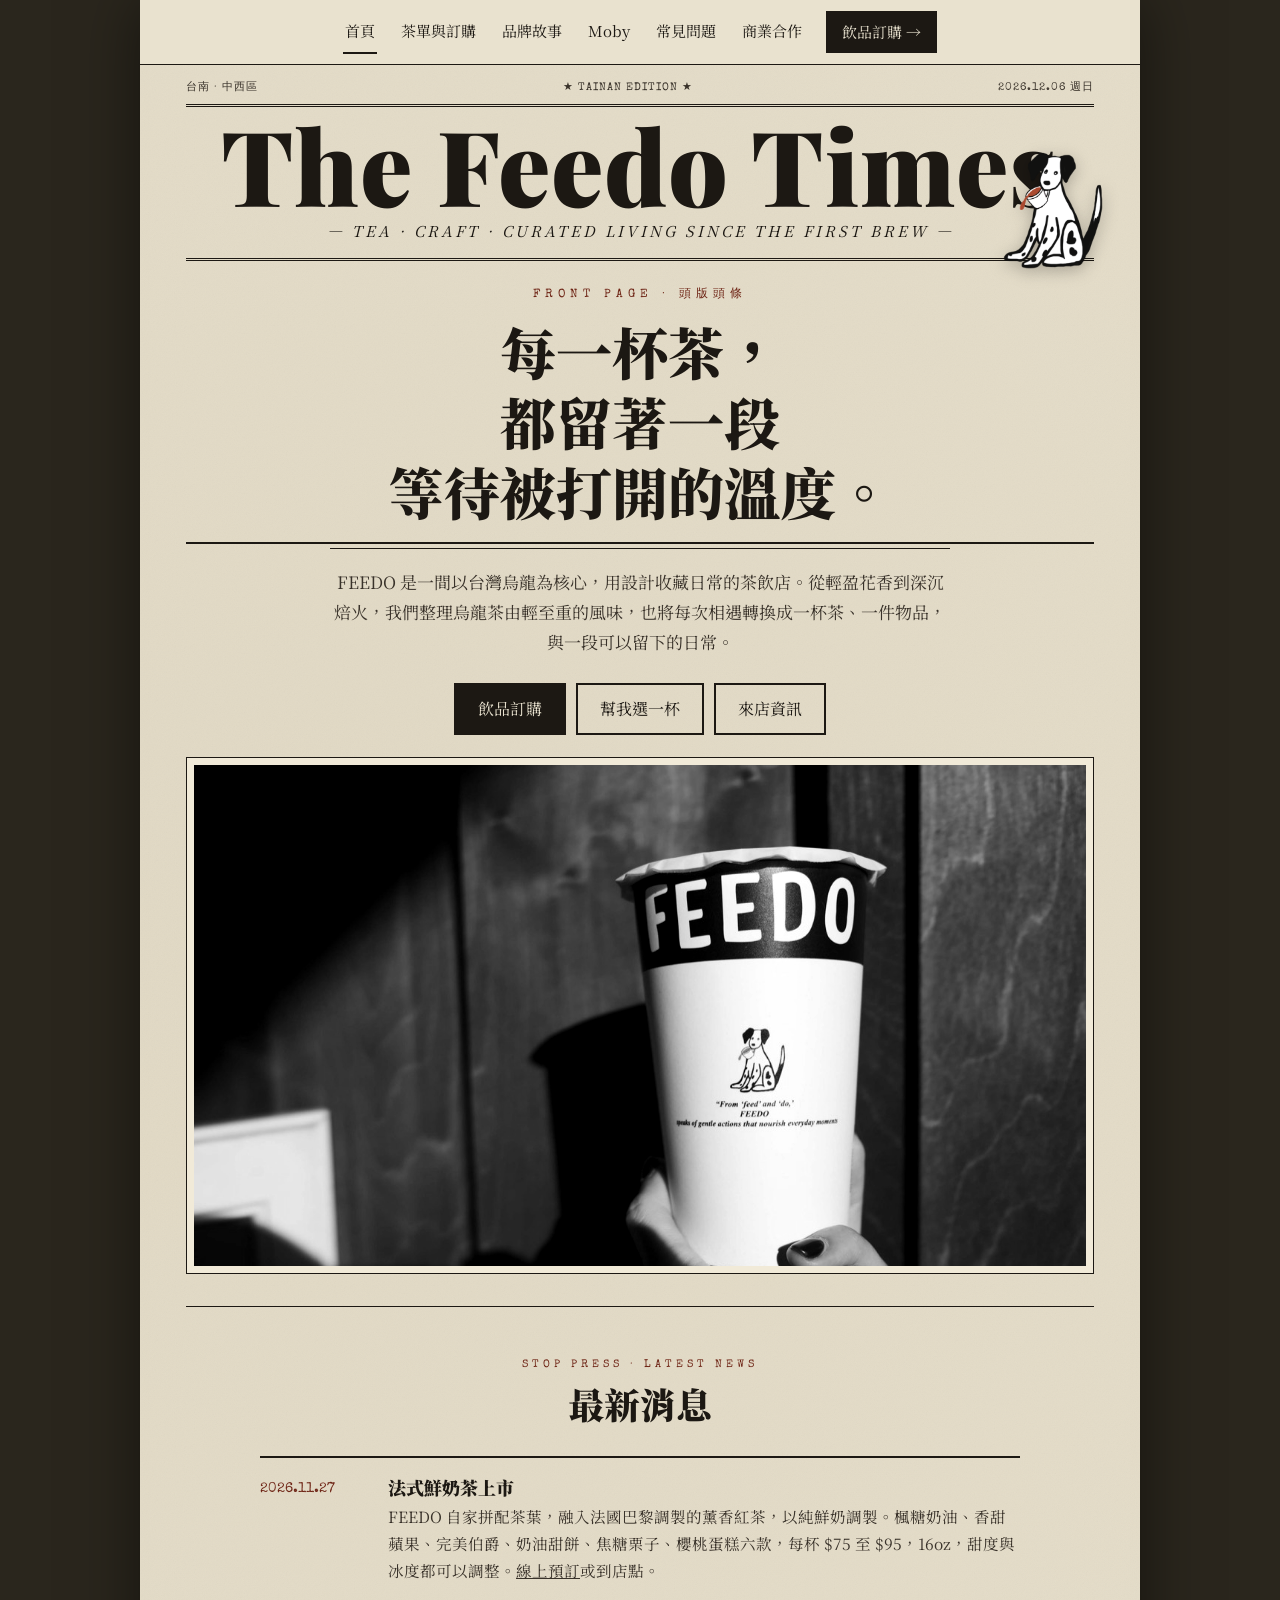
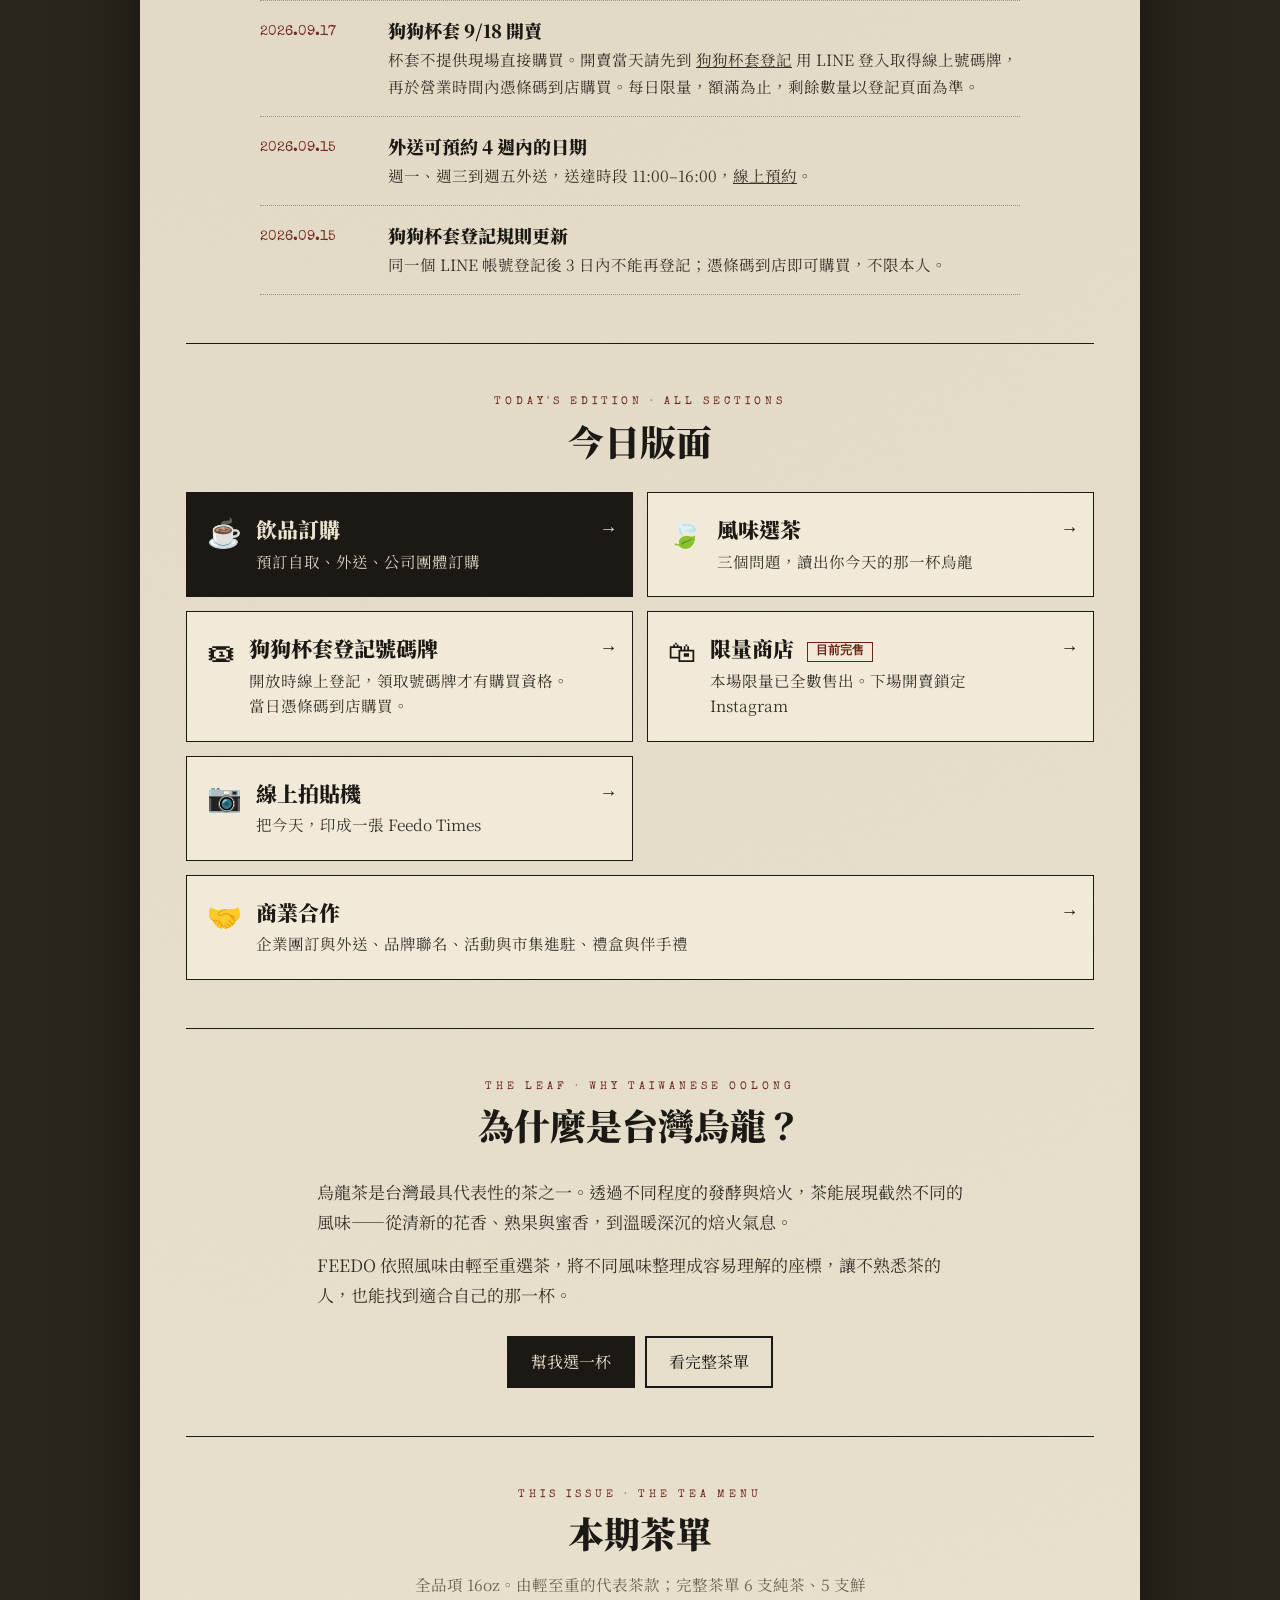
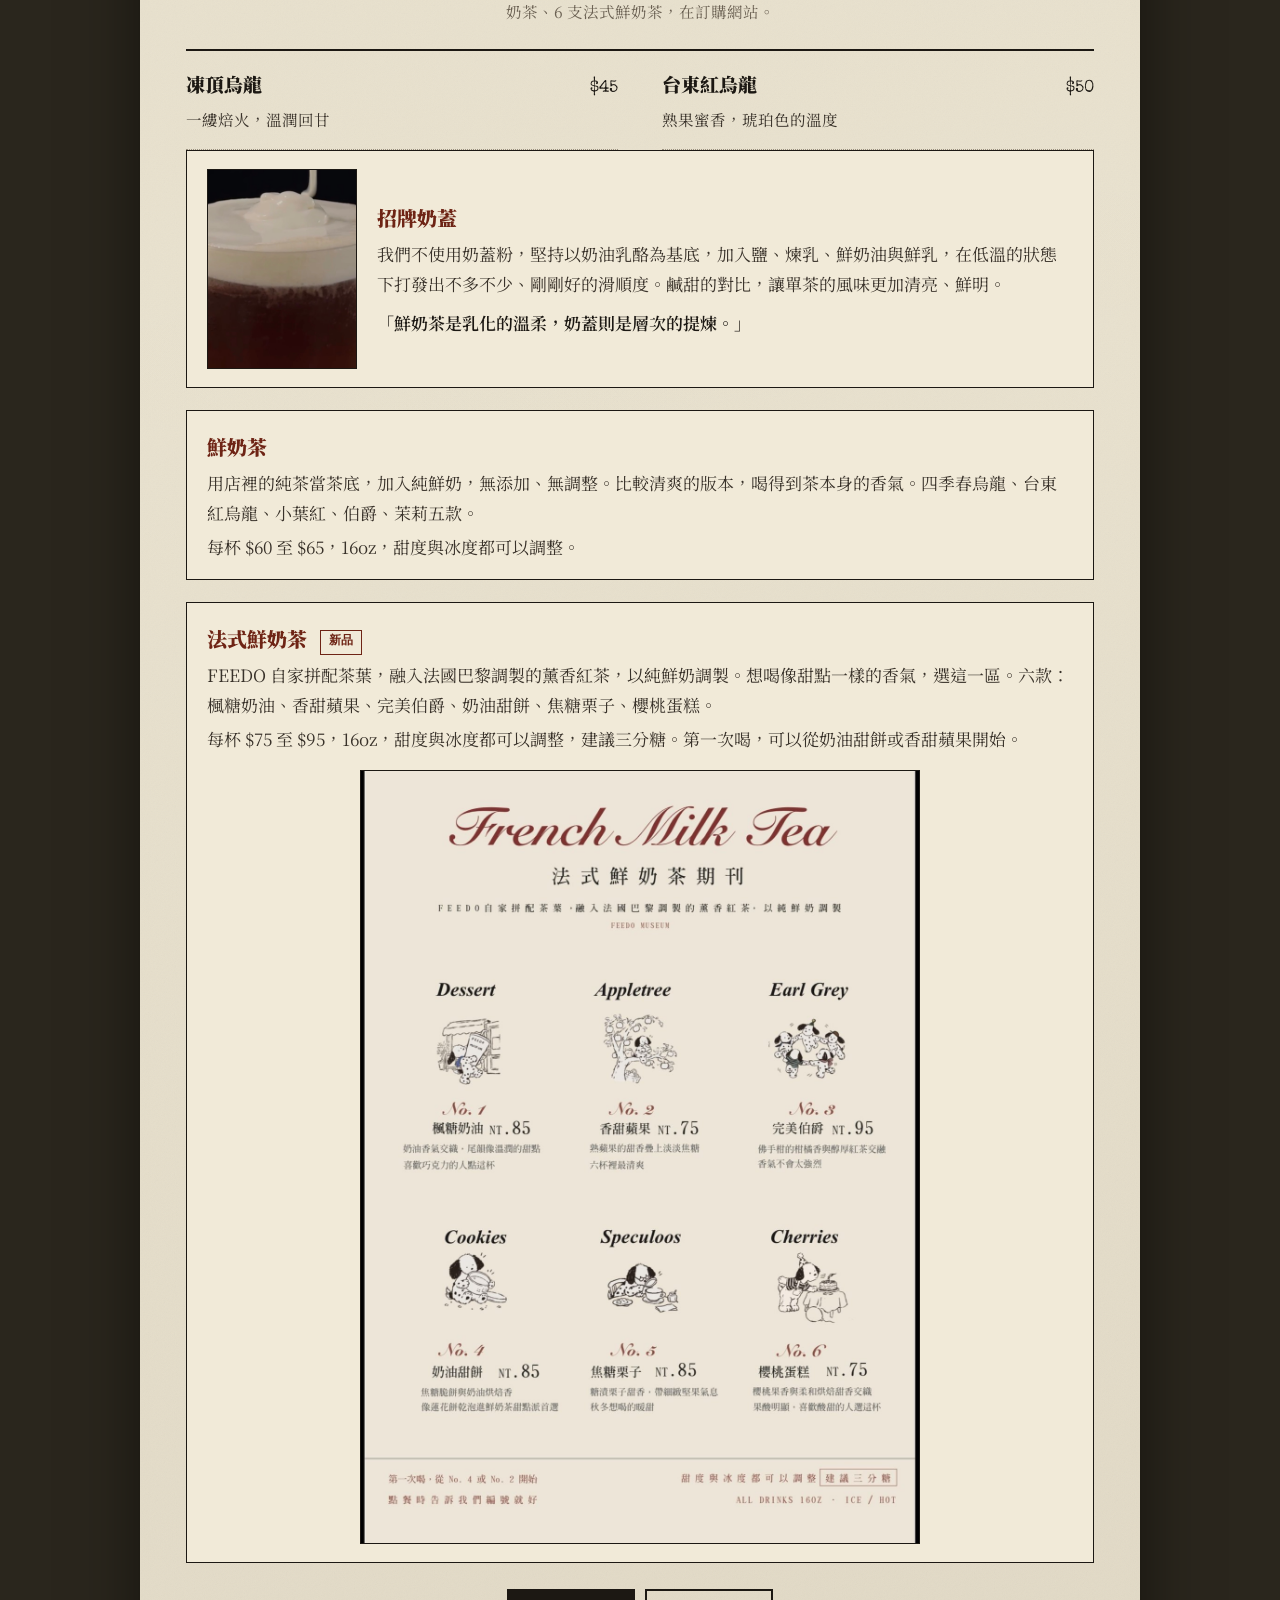
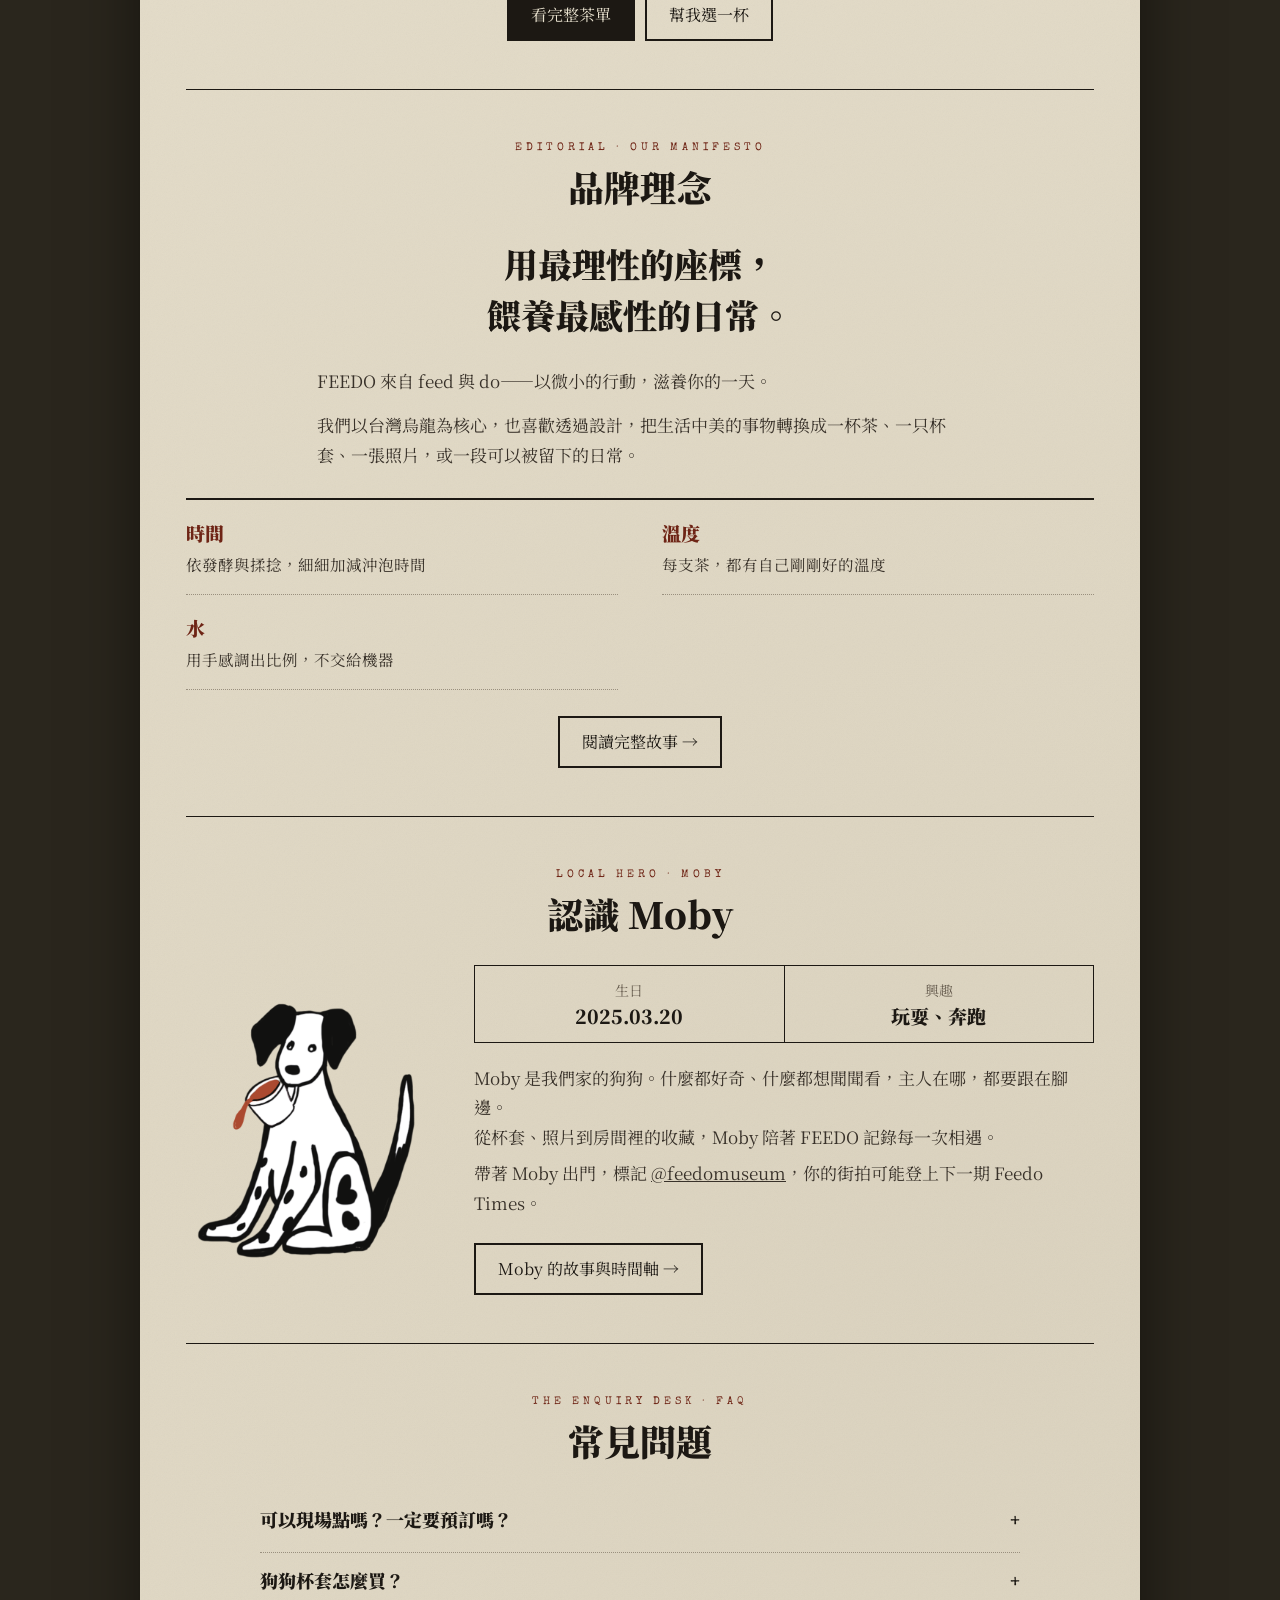
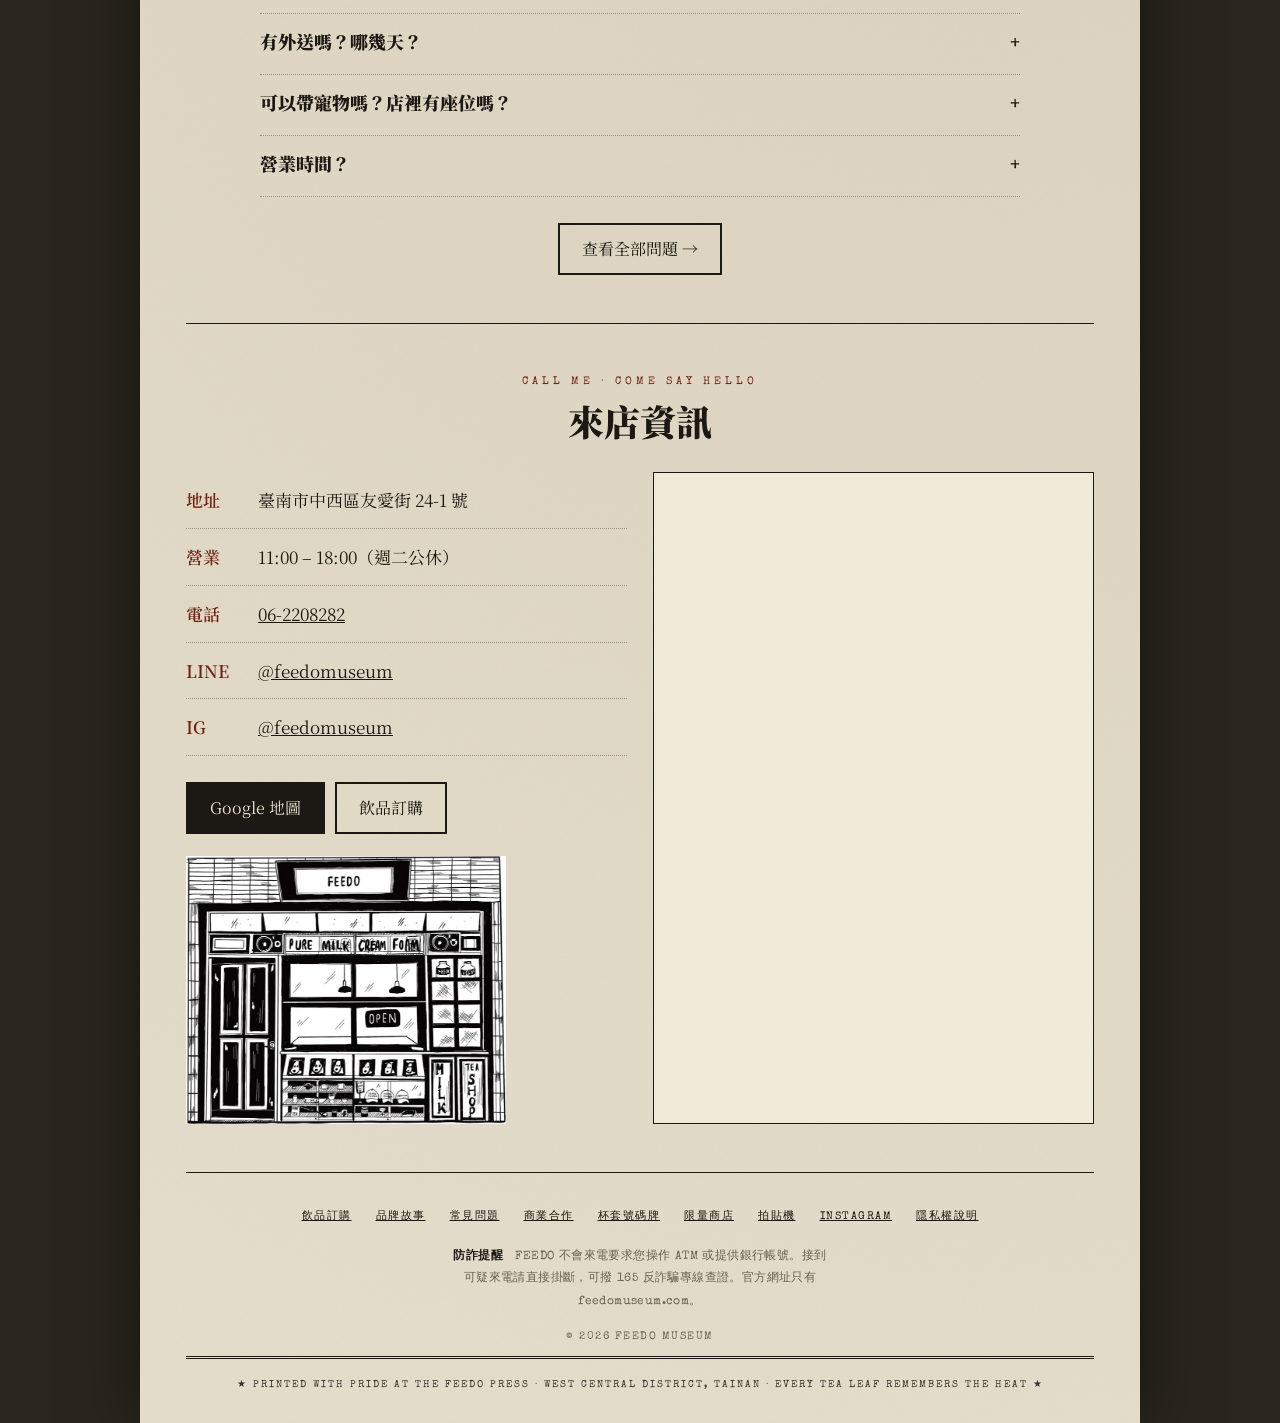
==== commit 05e2a951: "首頁本期茶單：鮮奶茶與法式鮮奶茶分開介紹 Co-Authored-By: Claude Fable 5.2 <noreply@anthropic.com>" ====
--- a/index.html
+++ b/index.html
@@ -184,8 +184,15 @@
     </div>
     <div class="feature">
       <div>
+        <h3>鮮奶茶</h3>
+        <p>用店裡的純茶當茶底，加入純鮮奶，無添加、無調整。比較清爽的版本，喝得到茶本身的香氣。四季春烏龍、台東紅烏龍、小葉紅、伯爵、茉莉五款。</p>
+        <p>每杯 $60 至 $65，16oz，甜度與冰度都可以調整。</p>
+      </div>
+    </div>
+    <div class="feature">
+      <div>
         <h3>法式鮮奶茶 <span class="ed-flag">新品</span></h3>
-        <p>FEEDO 自家拼配茶葉，融入法國巴黎調製的薰香紅茶，以純鮮奶調製。六款各有自己的香氣：楓糖奶油、香甜蘋果、完美伯爵、奶油甜餅、焦糖栗子、櫻桃蛋糕。</p>
+        <p>FEEDO 自家拼配茶葉，融入法國巴黎調製的薰香紅茶，以純鮮奶調製。想喝像甜點一樣的香氣，選這一區。六款：楓糖奶油、香甜蘋果、完美伯爵、奶油甜餅、焦糖栗子、櫻桃蛋糕。</p>
         <p>每杯 $75 至 $95，16oz，甜度與冰度都可以調整，建議三分糖。第一次喝，可以從奶油甜餅或香甜蘋果開始。</p>
       </div>
       <a href="images/french-milk-tea.jpg" style="display:block;margin-top:16px;"><img src="images/french-milk-tea.jpg" alt="法式鮮奶茶期刊：六款法式鮮奶茶的品名、價格與風味介紹，每款配一張 Moby 插畫" width="1200" height="1662" loading="lazy" style="display:block;width:100%;max-width:560px;height:auto;margin:0 auto;border:1px solid var(--ink);"></a>
